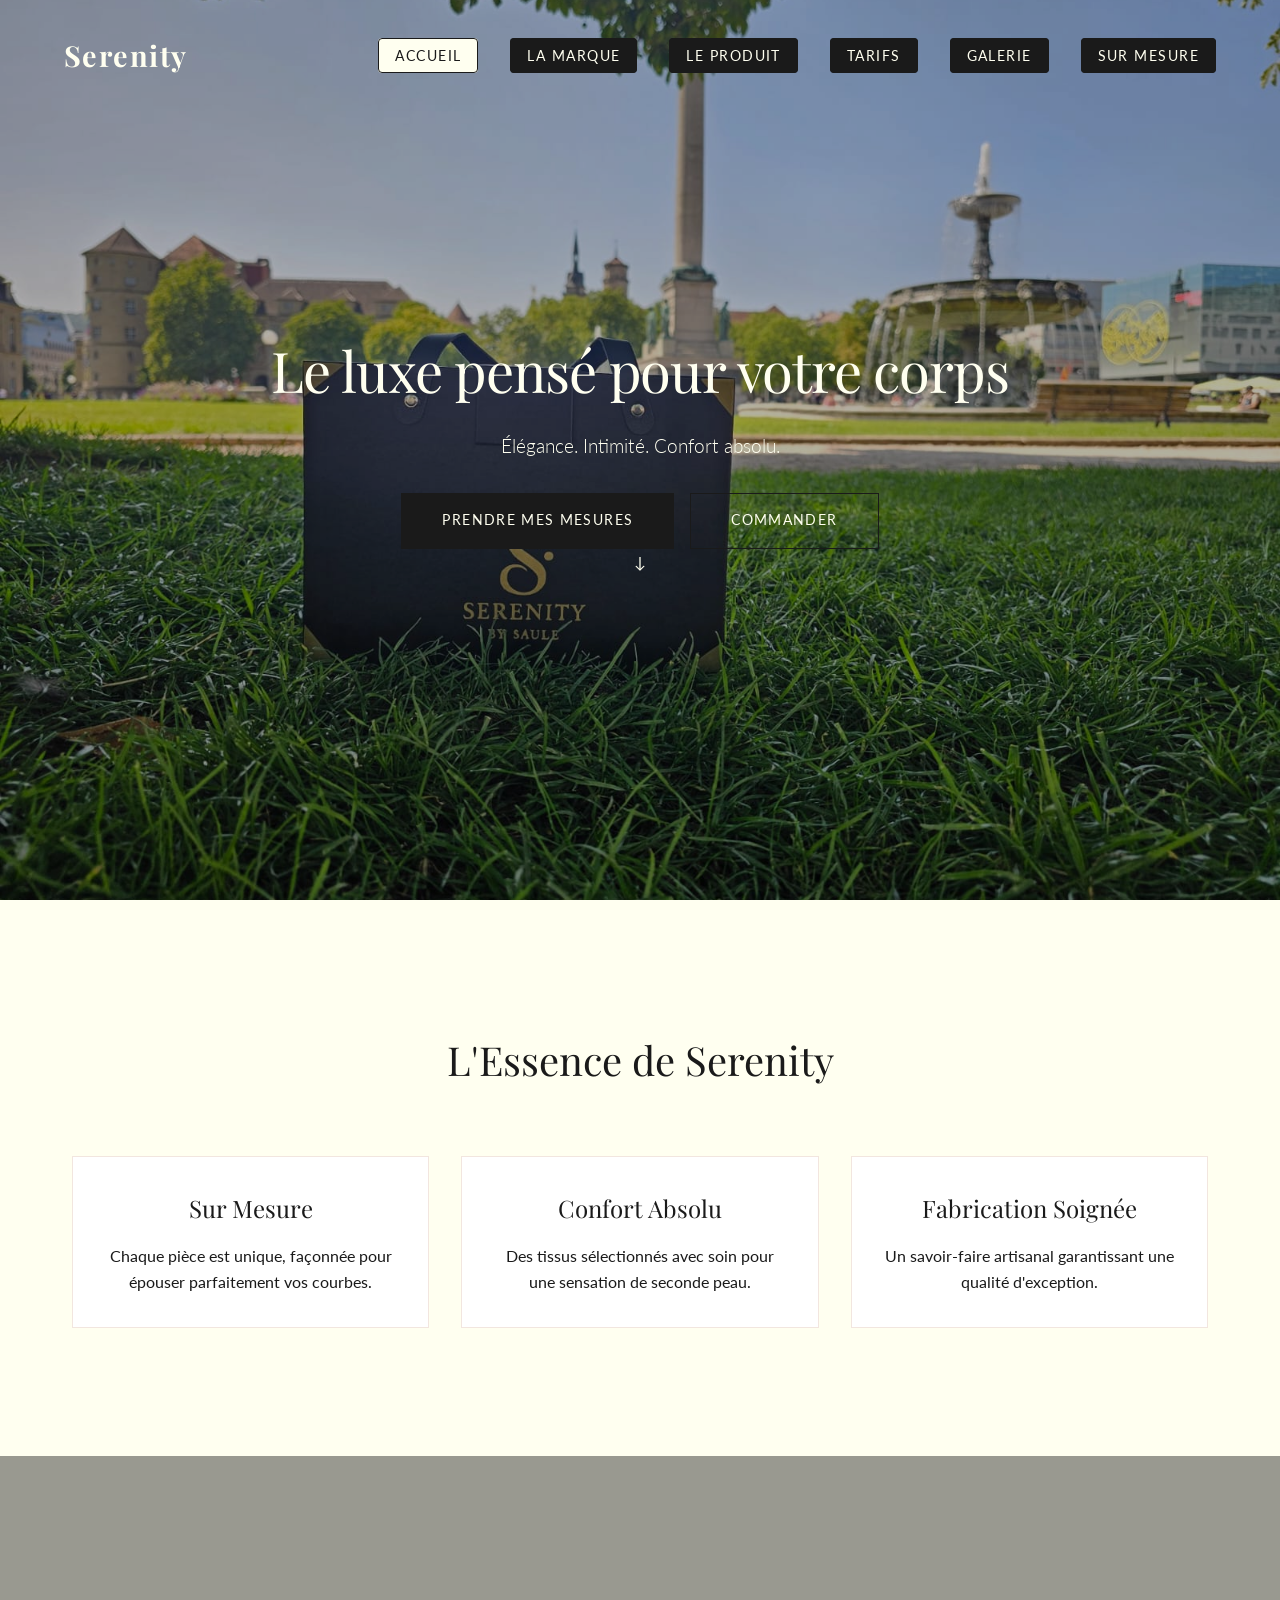
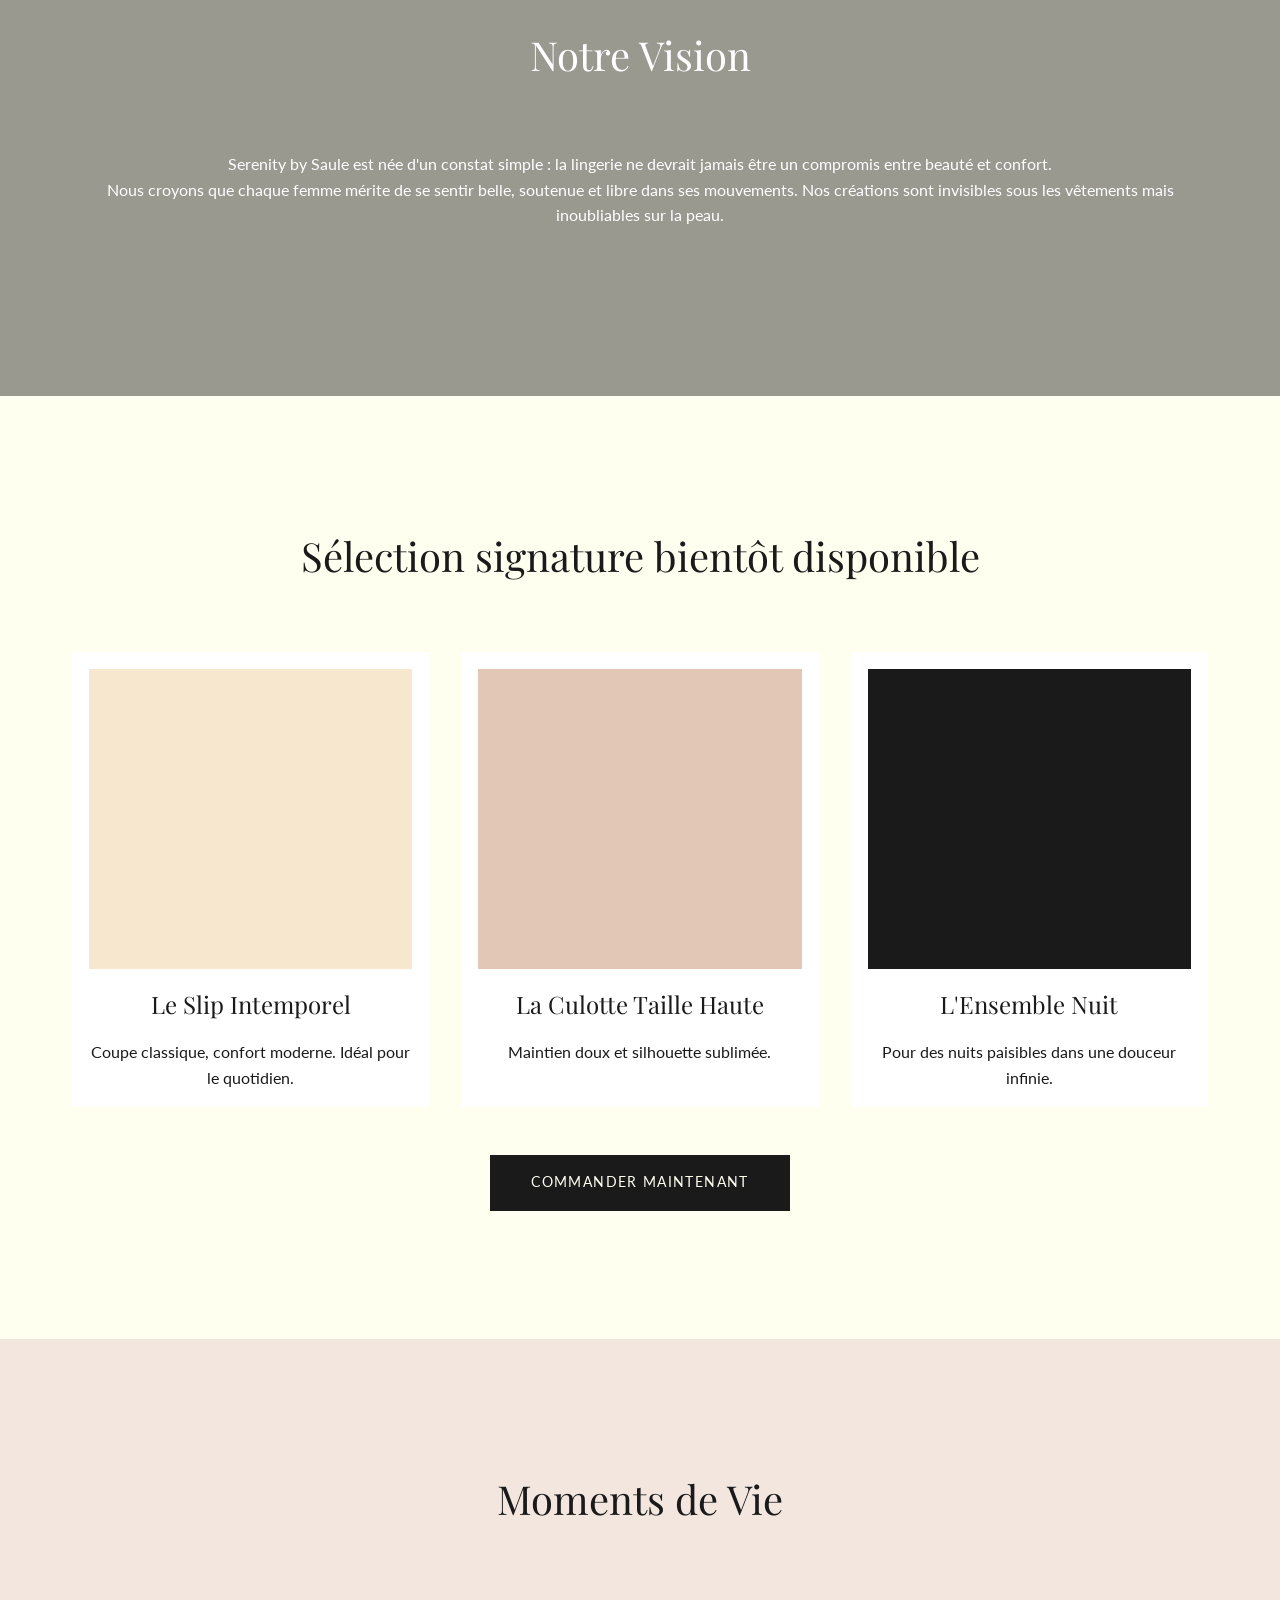
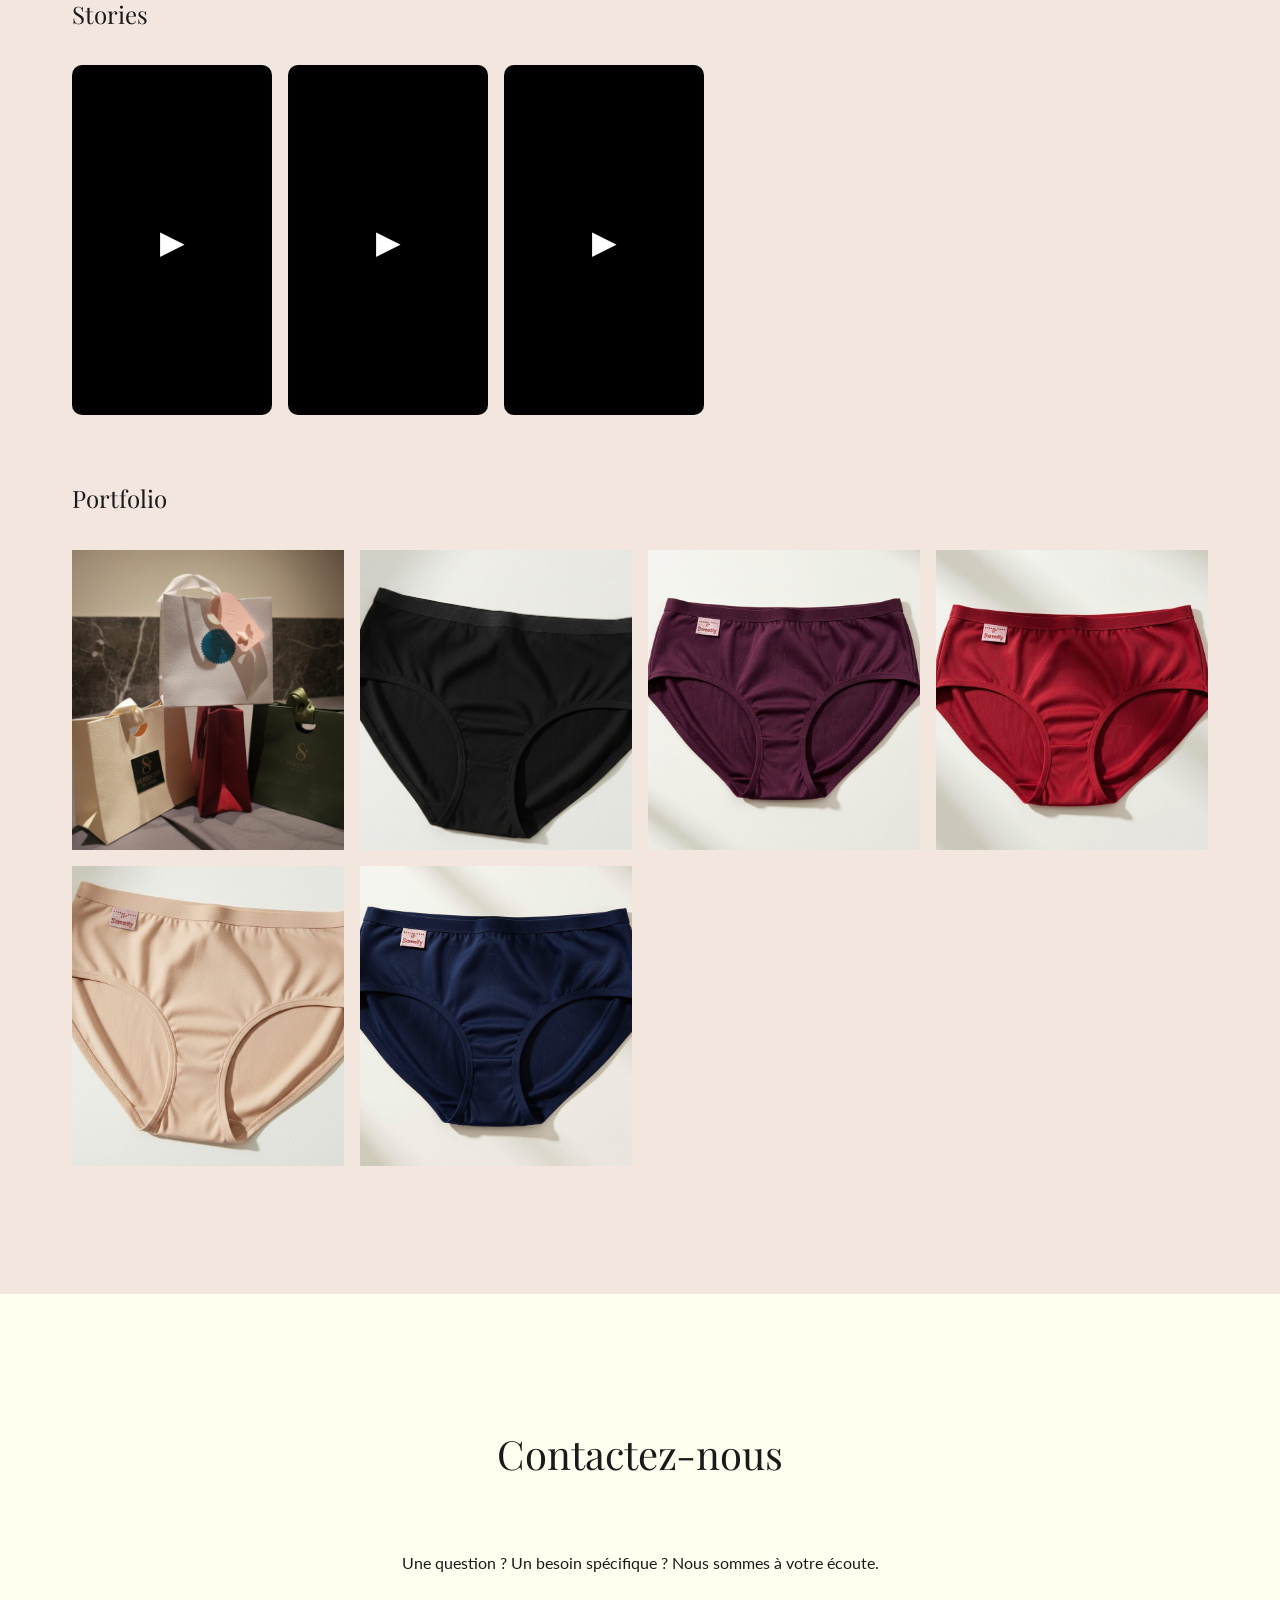
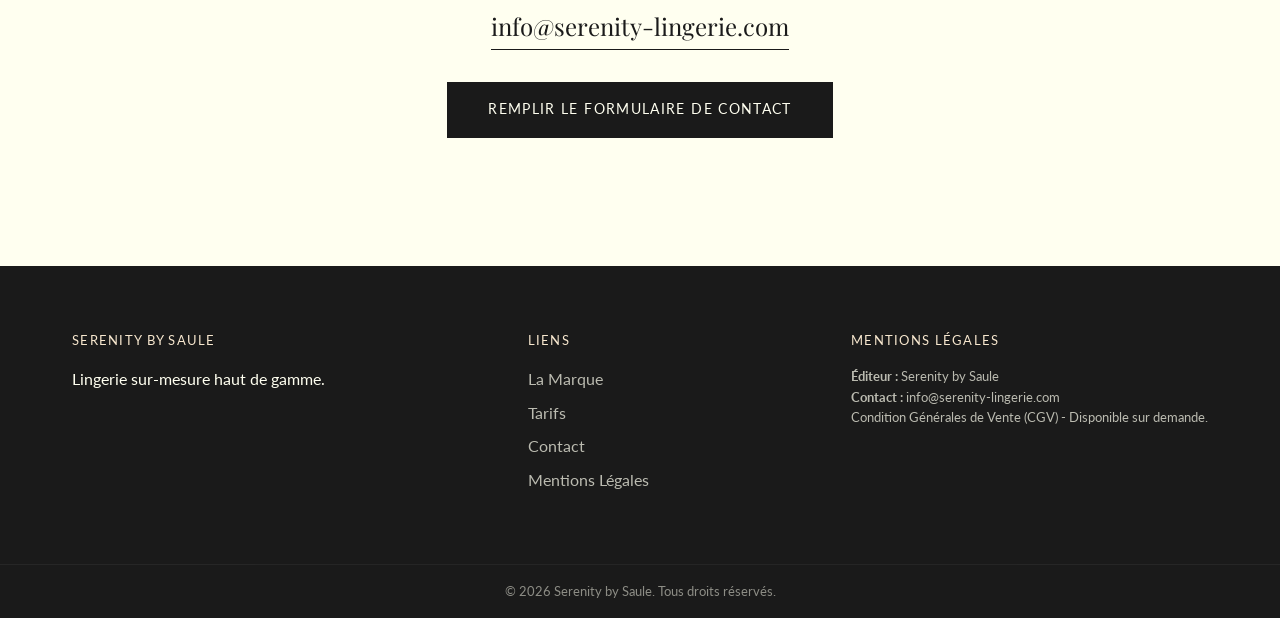
==== index.html @ c98ceae4 "Update index.html" ====
<!DOCTYPE html>
<html lang="fr">

<head>
    <meta charset="UTF-8">
    <meta name="viewport" content="width=device-width, initial-scale=1.0">
    <title>Serenity by Saule | Le luxe sur-mesure</title>

    <!-- SEO & Meta -->
    <meta name="description"
        content="Serenity by Saule : Lingerie de luxe sur-mesure. Élégance, confort absolu et intimité pour chaque femme.">
    <!-- Fonts -->
    <link rel="preconnect" href="https://fonts.googleapis.com">
    <link rel="preconnect" href="https://fonts.gstatic.com" crossorigin>
    <link
        href="https://fonts.googleapis.com/css2?family=Lato:wght@300;400;700&family=Playfair+Display:ital,wght@0,400;0,700;1,400&display=swap"
        rel="stylesheet">

    <!-- Styles -->
    <link rel="stylesheet" href="assets/css/style.css">
<!-- Meta Pixel Code -->
    <script>
        !function(f,b,e,v,n,t,s)
        {if(f.fbq)return;n=f.fbq=function(){n.callMethod?
            n.callMethod.apply(n,arguments):n.queue.push(arguments)};
         if(!f._fbq)f._fbq=n;n.push=n;n.loaded=!0;n.version='2.0';
         n.queue=[];t=b.createElement(e);t.async=!0;
         t.src=v;s=b.getElementsByTagName(e)[0];
         s.parentNode.insertBefore(t,s)}(window, document,'script',
                                         'https://connect.facebook.net/en_US/fbevents.js');
        fbq('init', '953611460562954');
        fbq('track', 'PageView');
    </script>
    <noscript><img height="1" width="1" style="display:none"
                  src="https://www.facebook.com/tr?id=953611460562954&ev=PageView&noscript=1"
                  /></noscript>
<!-- End Meta Pixel Code -->
</head>

<body>

    <!-- Navigation -->
    <nav class="navbar hell-mode">
        <div class="logo">Serenity</div>
        <ul class="nav-links">
            <li><a href="#home" class="active">Accueil</a></li>
            <li><a href="brand.html">La Marque</a></li>
            <li><a href="product.html">Le Produit</a></li>
            <li><a href="pricing.html">Tarifs</a></li>
            <li><a href="gallery.html">Galerie</a></li>
            <li><a href="measurement.html" class="cta-link">Sur Mesure</a></li>
        </ul>
        <div class="mobile-menu-toggle">☰</div>
    </nav>

    <!-- Hero Section -->
    <header id="home" class="hero">
        <div class="parallax-bg video-container">
            <img src="assets/images/hero-bg.jpg" alt="Serenity by Saule" class="hero-video" style="object-fit: cover; width: 100%; height: 100%;">
        </div>
        <div class="hero-overlay"></div>

        <div class="hero-content">
            <h1 class="fade-in">Le luxe pensé pour votre corps</h1>
            <p class="fade-in-delay">Élégance. Intimité. Confort absolu.</p>
            <div class="hero-actions fade-in-delay-2">
                <a href="measurement.html" class="btn btn-primary">Prendre mes mesures</a>
                <a href="order.html" class="btn btn-secondary">Commander</a>
            </div>
        </div>
        <a href="#values" class="scroll-indicator">↓</a>
    </header>

    <!-- Values Section -->
    <section id="values" class="section values">
        <div class="container">
            <h2 class="section-title">L'Essence de Serenity</h2>
            <div class="grid-3">
                <div class="value-card">
                    <h3>Sur Mesure</h3>
                    <p>Chaque pièce est unique, façonnée pour épouser parfaitement vos courbes.</p>
                </div>
                <div class="value-card">
                    <h3>Confort Absolu</h3>
                    <p>Des tissus sélectionnés avec soin pour une sensation de seconde peau.</p>
                </div>
                <div class="value-card">
                    <h3>Fabrication Soignée</h3>
                    <p>Un savoir-faire artisanal garantissant une qualité d'exception.</p>
                </div>
            </div>
        </div>
    </section>

    <!-- Brand Section (Parallax) -->
    <section id="brand" class="section parallax-section" style="background-image: url('assets/images/brand-1.jpg');">
        <div class="parallax-overlay"></div>
        <div class="container content-over-parallax">
            <h2 class="fade-in">Notre Vision</h2>
            <p class="lead-text">Serenity by Saule est née d'un constat simple : la lingerie ne devrait jamais être un
                compromis entre beauté et confort.</p>
            <p>Nous croyons que chaque femme mérite de se sentir belle, soutenue et libre dans ses mouvements. Nos
                créations sont invisibles sous les vêtements mais inoubliables sur la peau.</p>
        </div>
    </section>

    <!-- Product Section -->
    <section id="product" class="section">
        <div class="container">
            <h2 class="section-title">Sélection signature bientôt disponible </h2>
            <div class="grid-3">
                <div class="product-card">
                    <div class="product-img" style="background: var(--color-champagne);"></div>
                    <h3>Le Slip Intemporel</h3>
                    <p>Coupe classique, confort moderne. Idéal pour le quotidien.</p>
                </div>
                <div class="product-card">
                    <div class="product-img" style="background: var(--color-nude);"></div>
                    <h3>La Culotte Taille Haute</h3>
                    <p>Maintien doux et silhouette sublimée.</p>
                </div>
                <div class="product-card">
                    <div class="product-img" style="background: var(--color-black);"></div>
                    <h3>L'Ensemble Nuit</h3>
                    <p>Pour des nuits paisibles dans une douceur infinie.</p>
                </div>
            </div>
            <div style="text-align: center; margin-top: 3rem;">
                <a href="order.html" class="btn btn-primary">Commander maintenant</a>
            </div>
        </div>
    </section>

    <!-- Gallery Section (Masonry/Grid) -->
    <section id="gallery" class="section" style="background-color: var(--color-nude-light);">
        <div class="container">
            <h2 class="section-title">Moments de Vie</h2>

            <h3>Stories</h3>
            <div class="video-stories">
                <!-- Placeholders -->
                <div class="story-card">
                    <div class="play-icon">▶</div>
                </div>
                <div class="story-card">
                    <div class="play-icon">▶</div>
                </div>
                <div class="story-card">
                    <div class="play-icon">▶</div>
                </div>
            </div>

            <h3 style="margin-top: 3rem;">Portfolio</h3>
            <div class="gallery-grid">
                <img src="assets/images/gallery-1.jpg" alt="Gallery 1" class="gallery-item"
                    style="object-fit: cover; width: 100%;">
                <img src="assets/images/gallery-2.jpg" alt="Gallery 2" class="gallery-item"
                    style="object-fit: cover; width: 100%;">
                <img src="assets/images/gallery-3.jpg" alt="Gallery 3" class="gallery-item"
                    style="object-fit: cover; width: 100%;">
                <img src="assets/images/gallery-4.jpg" alt="Gallery 4" class="gallery-item"
                    style="object-fit: cover; width: 100%;">
                <img src="assets/images/gallery-5.jpg" alt="Gallery 5" class="gallery-item"
                    style="object-fit: cover; width: 100%;">
                <img src="assets/images/gallery-6.jpg" alt="Gallery 6" class="gallery-item"
                    style="object-fit: cover; width: 100%;">
            </div>
        </div>
    </section>

    <!-- Contact Section -->
    <section id="contact" class="section">
        <div class="container" style="text-align: center;">
            <h2 class="section-title">Contactez-nous</h2>
            <p>Une question ? Un besoin spécifique ? Nous sommes à votre écoute.</p>
            <a href="mailto:info@serenity-lingerie.com" class="contact-email">info@serenity-lingerie.com</a>

    <!-- Bouton Google Form avec tracking Meta Pixel -->
    <div style="margin-top: 2rem;">
      <a 
        href="https://docs.google.com/forms/d/e/1FAIpQLScElrqV3k7o713-GkOQGY_gHhfApaBUAGdPUL3FlyMrvFIycQ/viewform?usp=header"
        class="btn btn-primary"
        target="_blank"
        rel="noopener noreferrer"
        onclick="fbq('track', 'Lead');"
      >
        Remplir le formulaire de contact
      </a>
    </div>
        </div>
    </section>

    <!-- Footer -->
    <footer class="footer">
        <div class="container footer-content">
            <div class="footer-col">
                <h4>Serenity by Saule</h4>
                <p>Lingerie sur-mesure haut de gamme.</p>
            </div>
            <div class="footer-col">
                <h4>Liens</h4>
                <a href="brand.html">La Marque</a>
                <a href="pricing.html">Tarifs</a>
                <a href="contact.html">Contact</a>
                <a href="legal.html">Mentions Légales</a>
            </div>
            <div class="footer-col" id="legal">
                <h4>Mentions Légales</h4>
                <p style="font-size: 0.8rem; opacity: 0.7;">
                    <strong>Éditeur :</strong> Serenity by Saule<br>

                    <strong>Contact :</strong> info@serenity-lingerie.com<br>
                    Condition Générales de Vente (CGV) - Disponible sur demande.
                </p>
            </div>
        </div>
        <div class="footer-bottom">
            &copy; 2026 Serenity by Saule. Tous droits réservés.
        </div>
    </footer>

    <script src="assets/js/main.js"></script>
</body>

</html>
---- assets/css/style.css ----
/* 
   DESIGN SYSTEM - Serenity by Saule
   Thème : Luxe, Minimaliste, Doux
*/

:root {
    /* Palette de Couleurs */
    --color-ivory: #FFFFF0;
    --color-nude: #E3C7B6;
    --color-nude-light: #F2E6DF;
    --color-champagne: #F7E7CE;
    --color-black: #1A1A1A;
    --color-grey: #4A4A4A;
    --color-white: #FFFFFF;

    /* Typographie */
    --font-serif: 'Playfair Display', serif;
    --font-sans: 'Lato', sans-serif;

    /* Espacement */
    --spacing-xs: 0.5rem;
    --spacing-sm: 1rem;
    --spacing-md: 2rem;
    --spacing-lg: 4rem;
    --spacing-xl: 8rem;

    /* Transitions */
    --transition-smooth: all 0.4s ease-out;
}

/* Reset & Base */
* {
    margin: 0;
    padding: 0;
    box-sizing: border-box;
}

body {
    font-family: var(--font-sans);
    background-color: var(--color-ivory);
    color: var(--color-black);
    line-height: 1.6;
    overflow-x: hidden;
}

h1,
h2,
h3,
h4 {
    font-family: var(--font-serif);
    font-weight: 400;
    margin-bottom: var(--spacing-sm);
}

h1 {
    font-size: 3.5rem;
    letter-spacing: -0.02em;
}

h2 {
    font-size: 2.5rem;
    text-align: center;
    margin-bottom: var(--spacing-lg);
}

h3 {
    font-size: 1.5rem;
}

a {
    text-decoration: none;
    color: inherit;
    transition: var(--transition-smooth);
}

ul {
    list-style: none;
}

/* Layout Utilities */
.container {
    max-width: 1200px;
    margin: 0 auto;
    padding: 0 var(--spacing-md);
}

.section {
    padding: var(--spacing-xl) 0;
}

.grid-3 {
    display: grid;
    grid-template-columns: repeat(auto-fit, minmax(300px, 1fr));
    gap: var(--spacing-md);
}

/* Components */

/* Buttons */
.btn {
    display: inline-block;
    padding: 1rem 2.5rem;
    border: 1px solid transparent;
    text-transform: uppercase;
    font-size: 0.85rem;
    letter-spacing: 0.1em;
    transition: var(--transition-smooth);
    cursor: pointer;
}

.btn-primary {
    background-color: var(--color-black);
    color: var(--color-ivory);
    border-color: var(--color-black);
}

.btn-primary:hover {
    background-color: transparent;
    color: var(--color-ivory);
}

.btn-secondary {
    background-color: transparent;
    color: var(--color-ivory);
    border-color: var(--color-black);
}

.btn-secondary:hover {
    background-color: var(--color-black);
    color: var(--color-ivory);
}

/* Navbar */
.navbar {
    display: flex;
    justify-content: space-between;
    align-items: center;
    padding: var(--spacing-md) var(--spacing-lg);
    position: absolute;
    width: 100%;
    top: 0;
    z-index: 100;
}

.logo {
    color: var(--color-ivory);
    font-family: var(--font-serif);
    font-size: 1.8rem;
    font-weight: 700;
    letter-spacing: 0.05em;
}

.nav-links {
    display: flex;
    gap: var(--spacing-md);
}

.nav-links a {
    font-size: 0.9rem;
    text-transform: uppercase;
    letter-spacing: 0.1em;
    opacity: 1;
    /* Opacité 1 car on a un fond */

    /* Nouveau style demandé */
    background-color: var(--color-black);
    color: var(--color-ivory);
    border: 1px solid var(--color-black);
    padding: 0.5rem 1rem;
    /* Ajout de padding pour l'aspect bouton */
    border-radius: 4px;
    /* Un peu de rondeur pour l'esthétique */
    transition: var(--transition-smooth);
}

.nav-links a:hover,
.nav-links a.active {
    background-color: var(--color-ivory);
    color: var(--color-black);
    border-color: var(--color-black);
    /* opacity: 1; inutile car déjà à 1 */
    /* border-bottom... inutile car on a une bordure complète */
}

.cta-link {
    border-bottom: 1px solid var(--color-ivory);
}

/* Hero Section */
.hero {
    height: 100vh;
    display: flex;
    flex-direction: column;
    justify-content: center;
    align-items: center;
    text-align: center;
    position: relative;
    /* Important pour le positionnement absolu de la vidéo */
    overflow: hidden;
    /* Pour couper ce qui dépasse */
    padding: 0 var(--spacing-md);
    color: var(--color-ivory);
    /* Texte en clair par défaut sur vidéo */
}

.hero-video {
    position: absolute;
    top: 0;
    left: 0;
    width: 100%;
    height: 100%;
    object-fit: cover;
    z-index: 0;
}

.hero-overlay {
    position: absolute;
    top: 0;
    left: 0;
    width: 100%;
    height: 100%;
    background: rgba(0, 0, 0, 0.3);
    /* Assombrit la vidéo pour lisibilité */
    z-index: 1;
}

.hero-content,
.scroll-indicator {
    position: relative;
    z-index: 2;
    /* Au-dessus de la vidéo et de l'overlay */
}

.hero-content h1 {
    margin-bottom: var(--spacing-sm);
    color: var(--color-ivory);
}

.hero-content p {
    font-size: 1.2rem;
    color: var(--color-ivory);
    margin-bottom: var(--spacing-md);
    font-weight: 300;
}

.hero-actions {
    display: flex;
    gap: var(--spacing-sm);
    justify-content: center;
}

/* Values Card */
.value-card {
    text-align: center;
    padding: var(--spacing-md);
    background: var(--color-white);
    border: 1px solid var(--color-nude-light);
    transition: var(--transition-smooth);
}

.value-card:hover {
    transform: translateY(-5px);
    box-shadow: 0 10px 30px rgba(0, 0, 0, 0.03);
    border-color: var(--color-nude);
}

/* Footer */
.footer {
    background-color: var(--color-black);
    color: var(--color-ivory);
    padding-top: var(--spacing-lg);
}

.footer-content {
    display: flex;
    justify-content: space-between;
    flex-wrap: wrap;
    gap: var(--spacing-md);
    padding-bottom: var(--spacing-lg);
}

.footer-col h4 {
    color: var(--color-champagne);
    font-family: var(--font-sans);
    text-transform: uppercase;
    font-size: 0.8rem;
    letter-spacing: 0.1em;
    margin-bottom: var(--spacing-sm);
}

.footer-col a {
    display: block;
    margin-bottom: var(--spacing-xs);
    opacity: 0.7;
}

.footer-col a:hover {
    opacity: 1;
    color: var(--color-champagne);
}

.footer-bottom {
    border-top: 1px solid rgba(255, 255, 255, 0.1);
    text-align: center;
    padding: var(--spacing-sm);
    font-size: 0.8rem;
    opacity: 0.5;
}

/* Animations simples */
@keyframes fadeIn {
    from {
        opacity: 0;
        transform: translateY(20px);
    }

    to {
        opacity: 1;
        transform: translateY(0);
    }
}

.fade-in {
    animation: fadeIn 1s ease-out forwards;
}

.fade-in-delay {
    opacity: 0;
    animation: fadeIn 1s ease-out 0.3s forwards;
}

.fade-in-delay-2 {
    opacity: 0;
    animation: fadeIn 1s ease-out 0.6s forwards;
}


html {
    scroll-behavior: smooth;
}

/* Parallax Utilities */
.parallax-section {
    position: relative;
    background-attachment: fixed;
    background-position: center;
    background-repeat: no-repeat;
    background-size: cover;
    min-height: 60vh;
    display: flex;
    align-items: center;
    justify-content: center;
    text-align: center;
    color: var(--color-white);
}

.parallax-overlay {
    position: absolute;
    top: 0;
    left: 0;
    width: 100%;
    height: 100%;
    background: rgba(0, 0, 0, 0.4);
    z-index: 1;
}

.content-over-parallax {
    position: relative;
    z-index: 2;
}

/* Hero Parallax Fix */
.video-container {
    position: absolute;
    top: 0;
    left: 0;
    width: 100%;
    height: 100%;
    overflow: hidden;
    z-index: 0;
}

/* Product Cards */
.product-card {
    background: var(--color-white);
    padding: var(--spacing-sm);
    text-align: center;
    border: 1px solid transparent;
    transition: var(--transition-smooth);
}

.product-card:hover {
    border-color: var(--color-nude);
    transform: translateY(-5px);
}

.product-img {
    height: 300px;
    width: 100%;
    margin-bottom: var(--spacing-sm);
    background-color: var(--color-nude-light);
    /* Fallback */
}

/* Gallery & Stories */
.video-stories {
    display: flex;
    gap: 1rem;
    overflow-x: auto;
    padding: 1rem 0;
    scrollbar-width: none;
    /* Hide scrollbar Firefox */
}

.video-stories::-webkit-scrollbar {
    display: none;
    /* Hide scrollbar Chrome/Safari */
}

.story-card {
    min-width: 200px;
    height: 350px;
    background-color: #000;
    border-radius: 10px;
    display: flex;
    align-items: center;
    justify-content: center;
    color: white;
    font-size: 2rem;
    cursor: pointer;
    transition: transform 0.3s ease;
}

.story-card:hover {
    transform: scale(1.02);
}

.gallery-grid {
    display: grid;
    grid-template-columns: repeat(auto-fill, minmax(250px, 1fr));
    gap: 1rem;
    margin-top: 2rem;
}

.gallery-item {
    height: 300px;
    background-color: var(--color-nude);
    transition: opacity 0.3s ease;
}

.gallery-item:hover {
    opacity: 0.9;
}

/* Contact Section */
.contact-email {
    font-size: 1.5rem;
    font-family: var(--font-serif);
    color: var(--color-black);
    border-bottom: 1px solid var(--color-black);
    padding-bottom: 0.2rem;
    margin-top: 2rem;
    display: inline-block;
}

.contact-email:hover {
    color: var(--color-grey);
    border-color: var(--color-grey);
}

/* Responsive Mobile */
.mobile-menu-toggle {
    display: none;
    cursor: pointer;
    font-size: 1.5rem;
}

@media (max-width: 768px) {
    :root {
        --spacing-lg: 3rem;
        --spacing-xl: 5rem;
    }

    h1 {
        font-size: 2.5rem;
    }

    h2 {
        font-size: 2rem;
    }

    .navbar {
        padding: var(--spacing-sm);
        background: rgba(255, 255, 240, 0.95);
        position: fixed;
    }

    .logo {
        color: var(--color-black);
        z-index: 102;
        /* Above mobile menu */
        position: relative;
    }

    .nav-links {
        display: flex;
        position: fixed;
        top: 0;
        left: 0;
        height: 100vh;
        width: 100%;
        background-color: var(--color-ivory);
        flex-direction: column;
        align-items: center;
        justify-content: center;
        gap: 2rem;
        transform: translateY(-100%);
        transition: transform 0.4s ease-in-out;
        z-index: 101;
    }

    .nav-links.nav-active {
        transform: translateY(0);
    }

    .nav-links a {
        font-size: 1.5rem;
        border: none;
        background: none;
        color: var(--color-black);
    }

    .mobile-menu-toggle {
        display: block;
        color: var(--color-black);
        z-index: 102;
        font-size: 1.5rem;
    }

    .hero-actions {
        flex-direction: column;
        width: 100%;
        padding: 0 2rem;
    }

    .btn {
        width: 100%;
        text-align: center;
    }

    .footer-content {
        flex-direction: column;
        text-align: center;
    }

    .parallax-section {
        background-attachment: scroll;
        background-position: center center;
    }
}
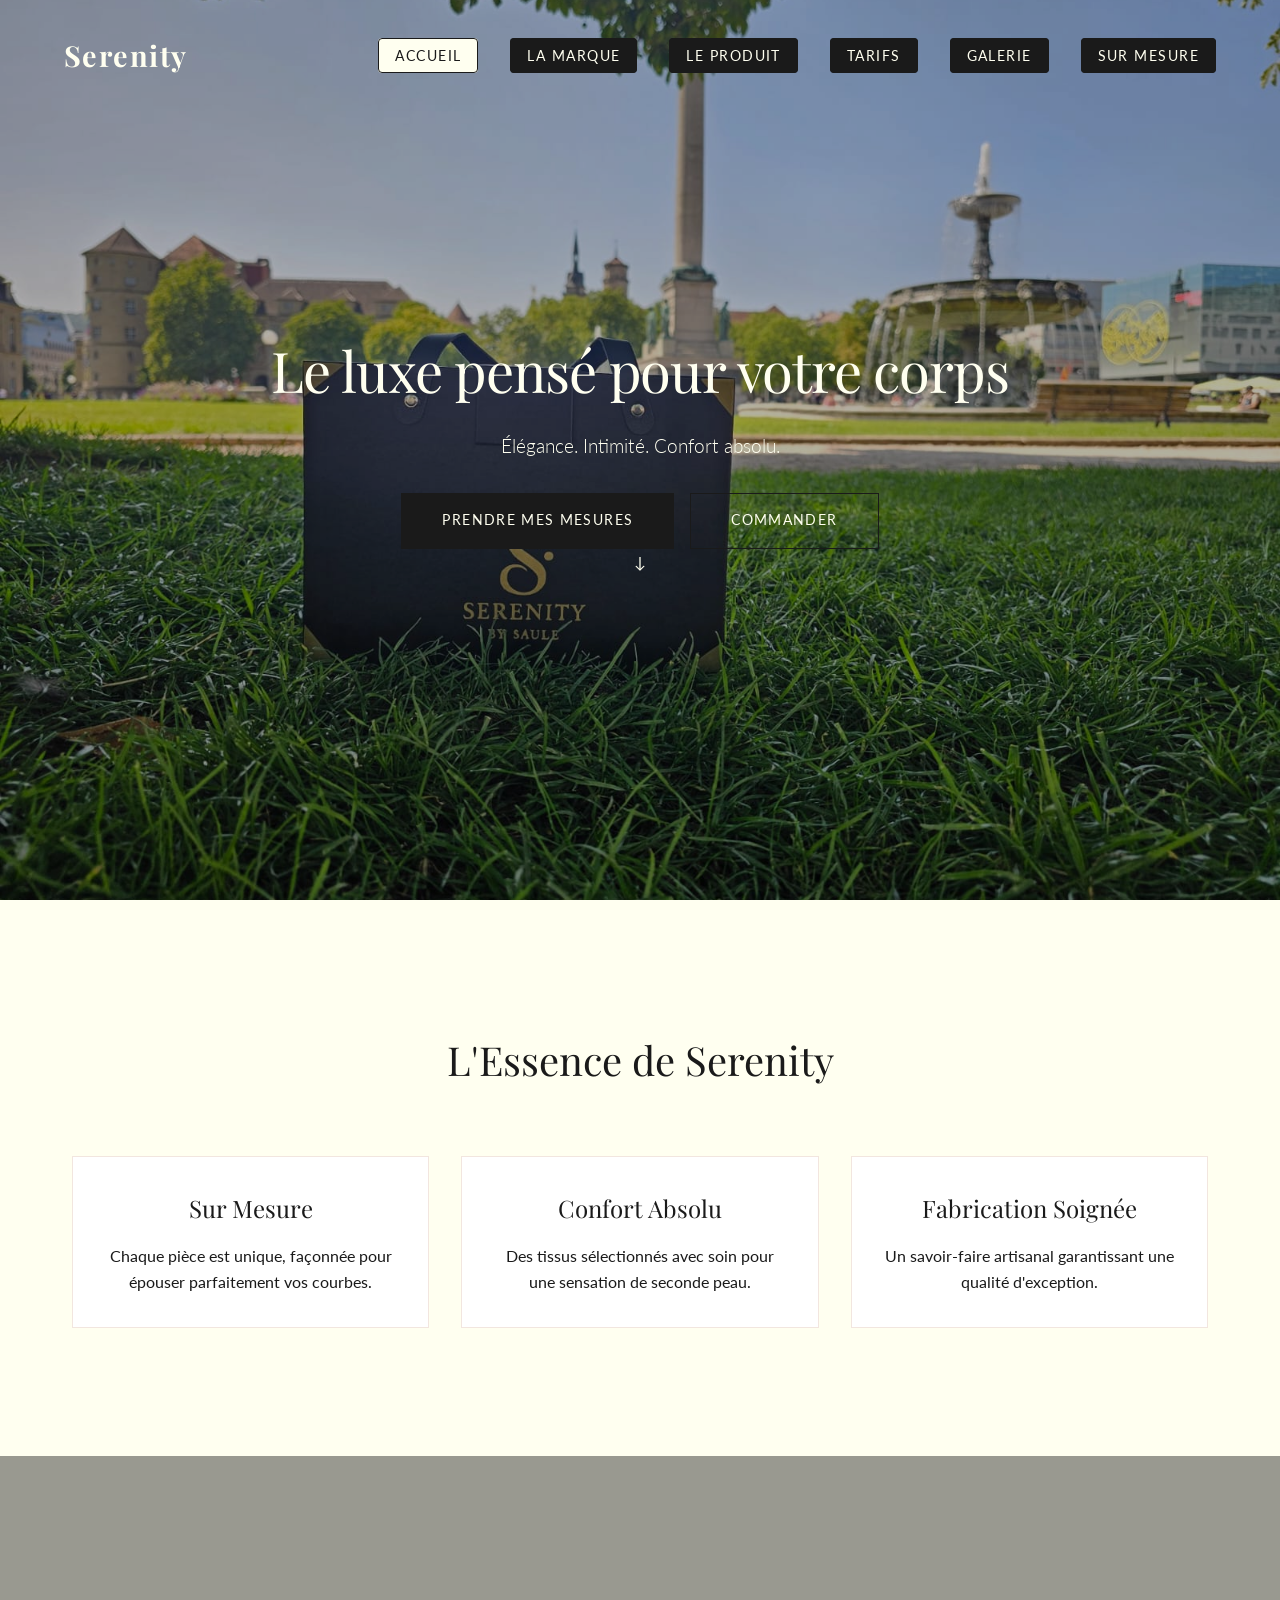
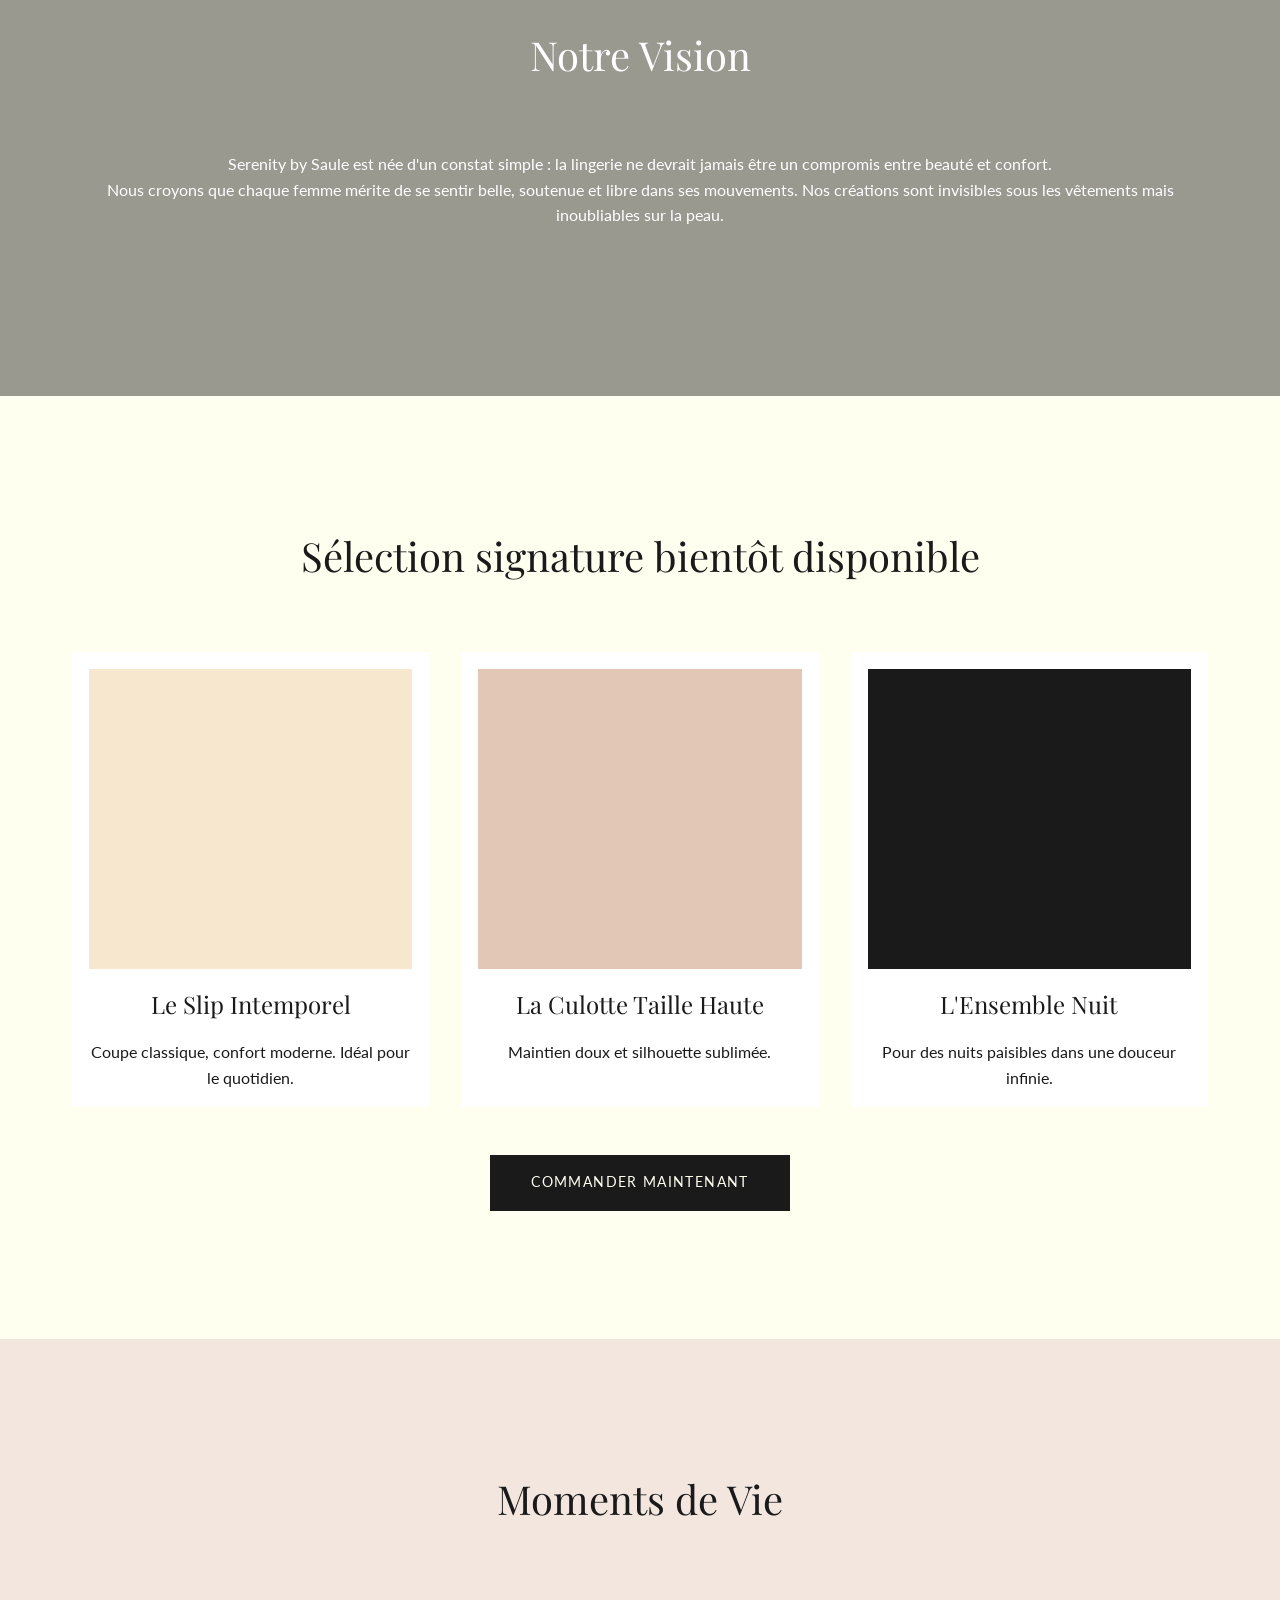
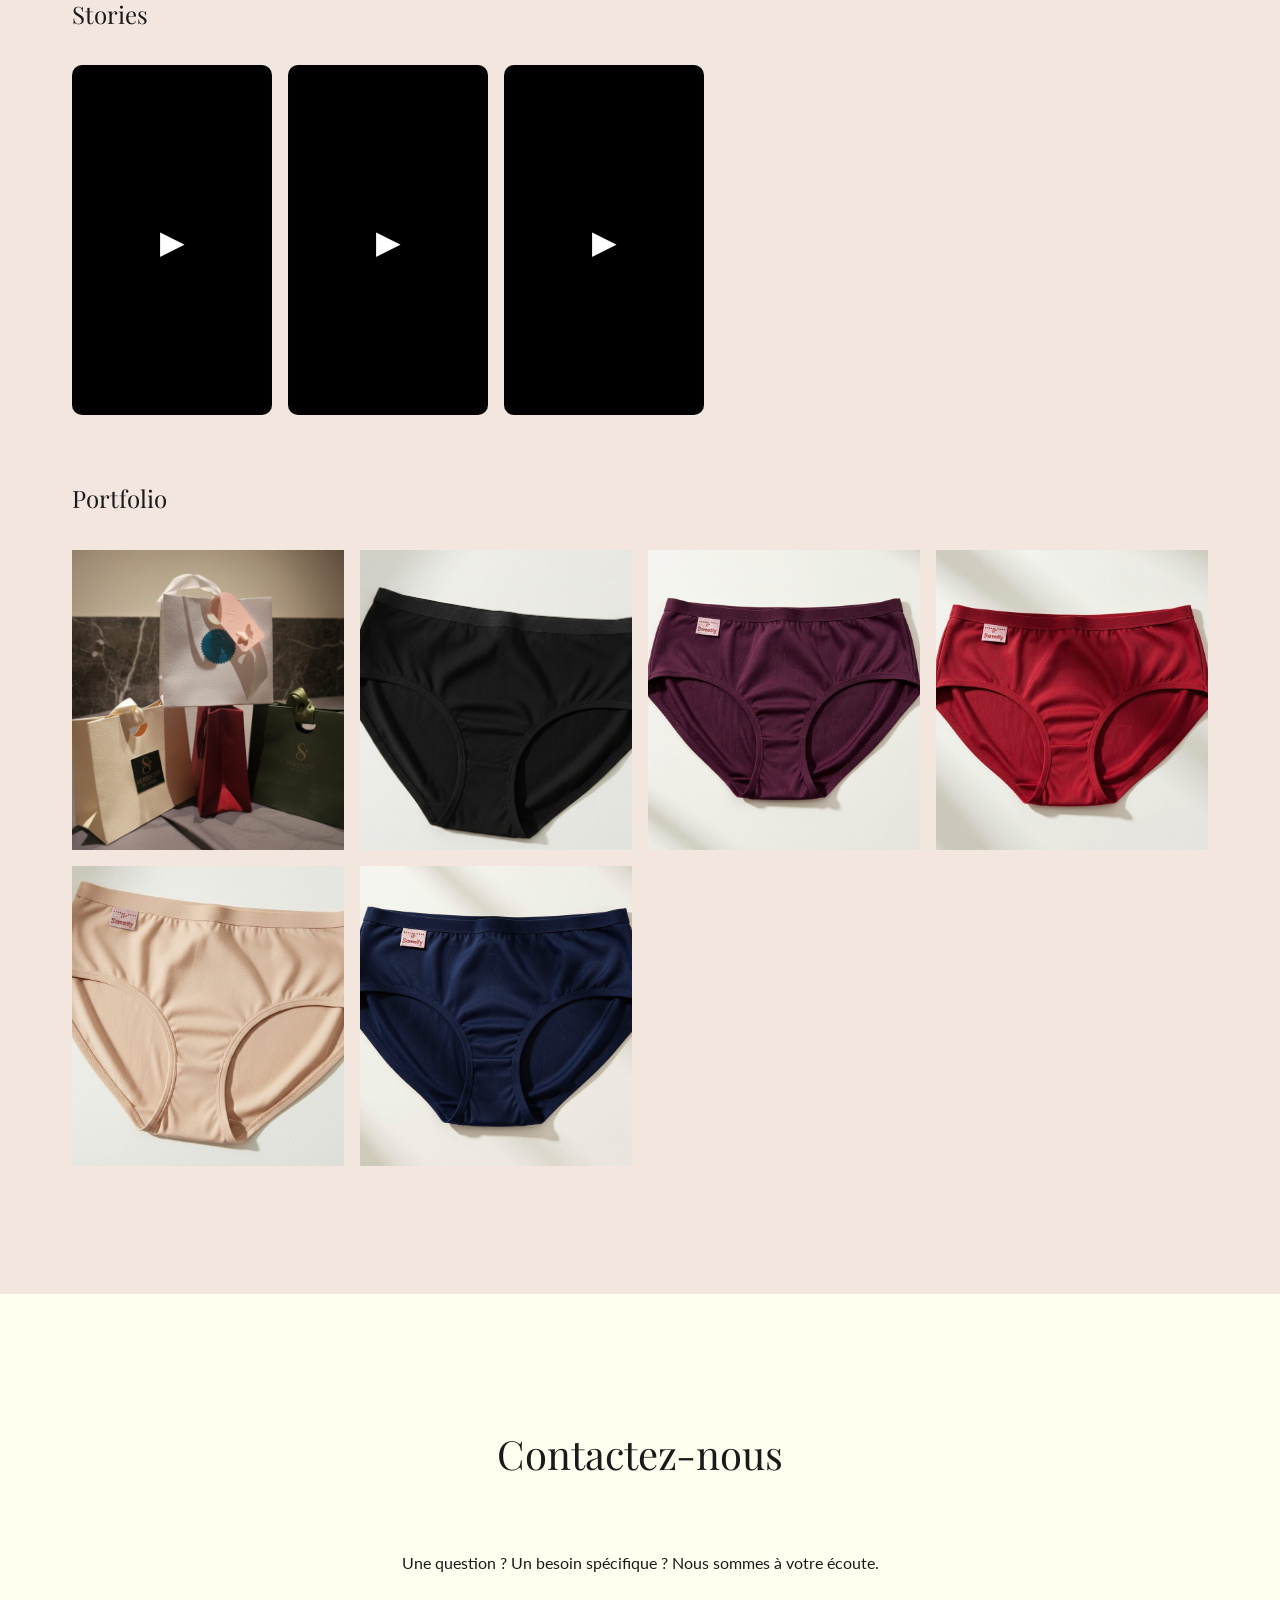
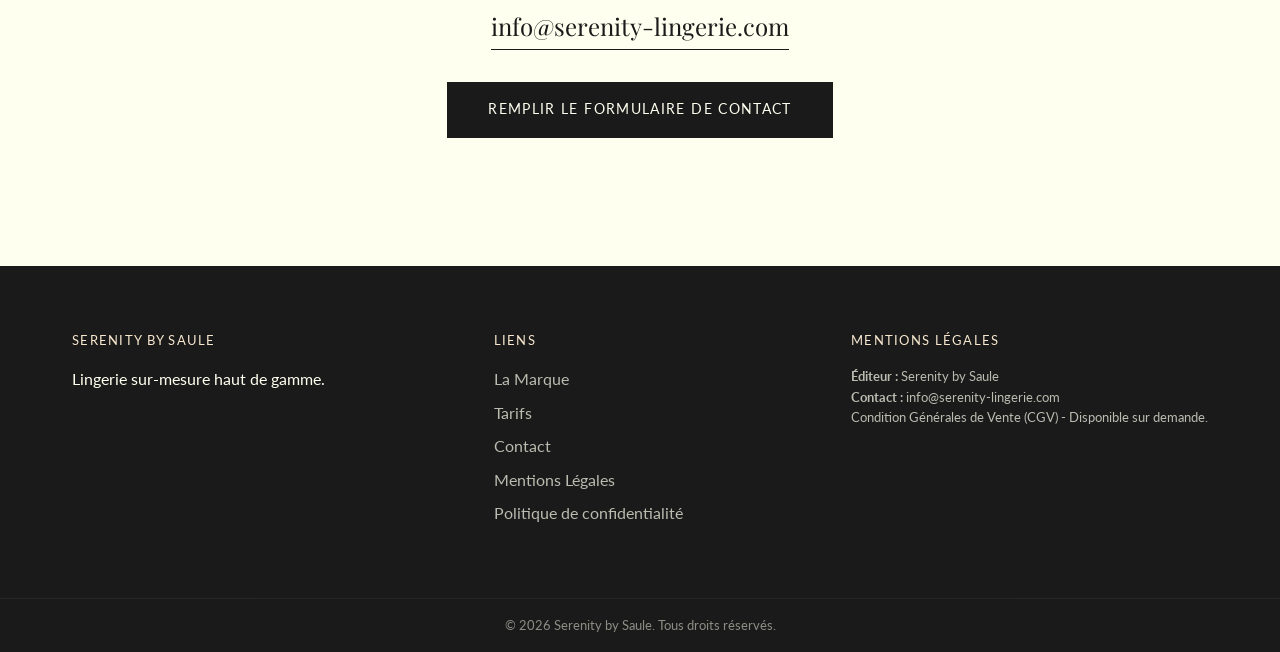
==== commit b6eff550: "Add privacy policy link in footer" ====
--- a/index.html
+++ b/index.html
@@ -203,6 +203,7 @@
                 <a href="pricing.html">Tarifs</a>
                 <a href="contact.html">Contact</a>
                 <a href="legal.html">Mentions Légales</a>
+            <a href="privacy.html">Politique de confidentialité</a>
             </div>
             <div class="footer-col" id="legal">
                 <h4>Mentions Légales</h4>
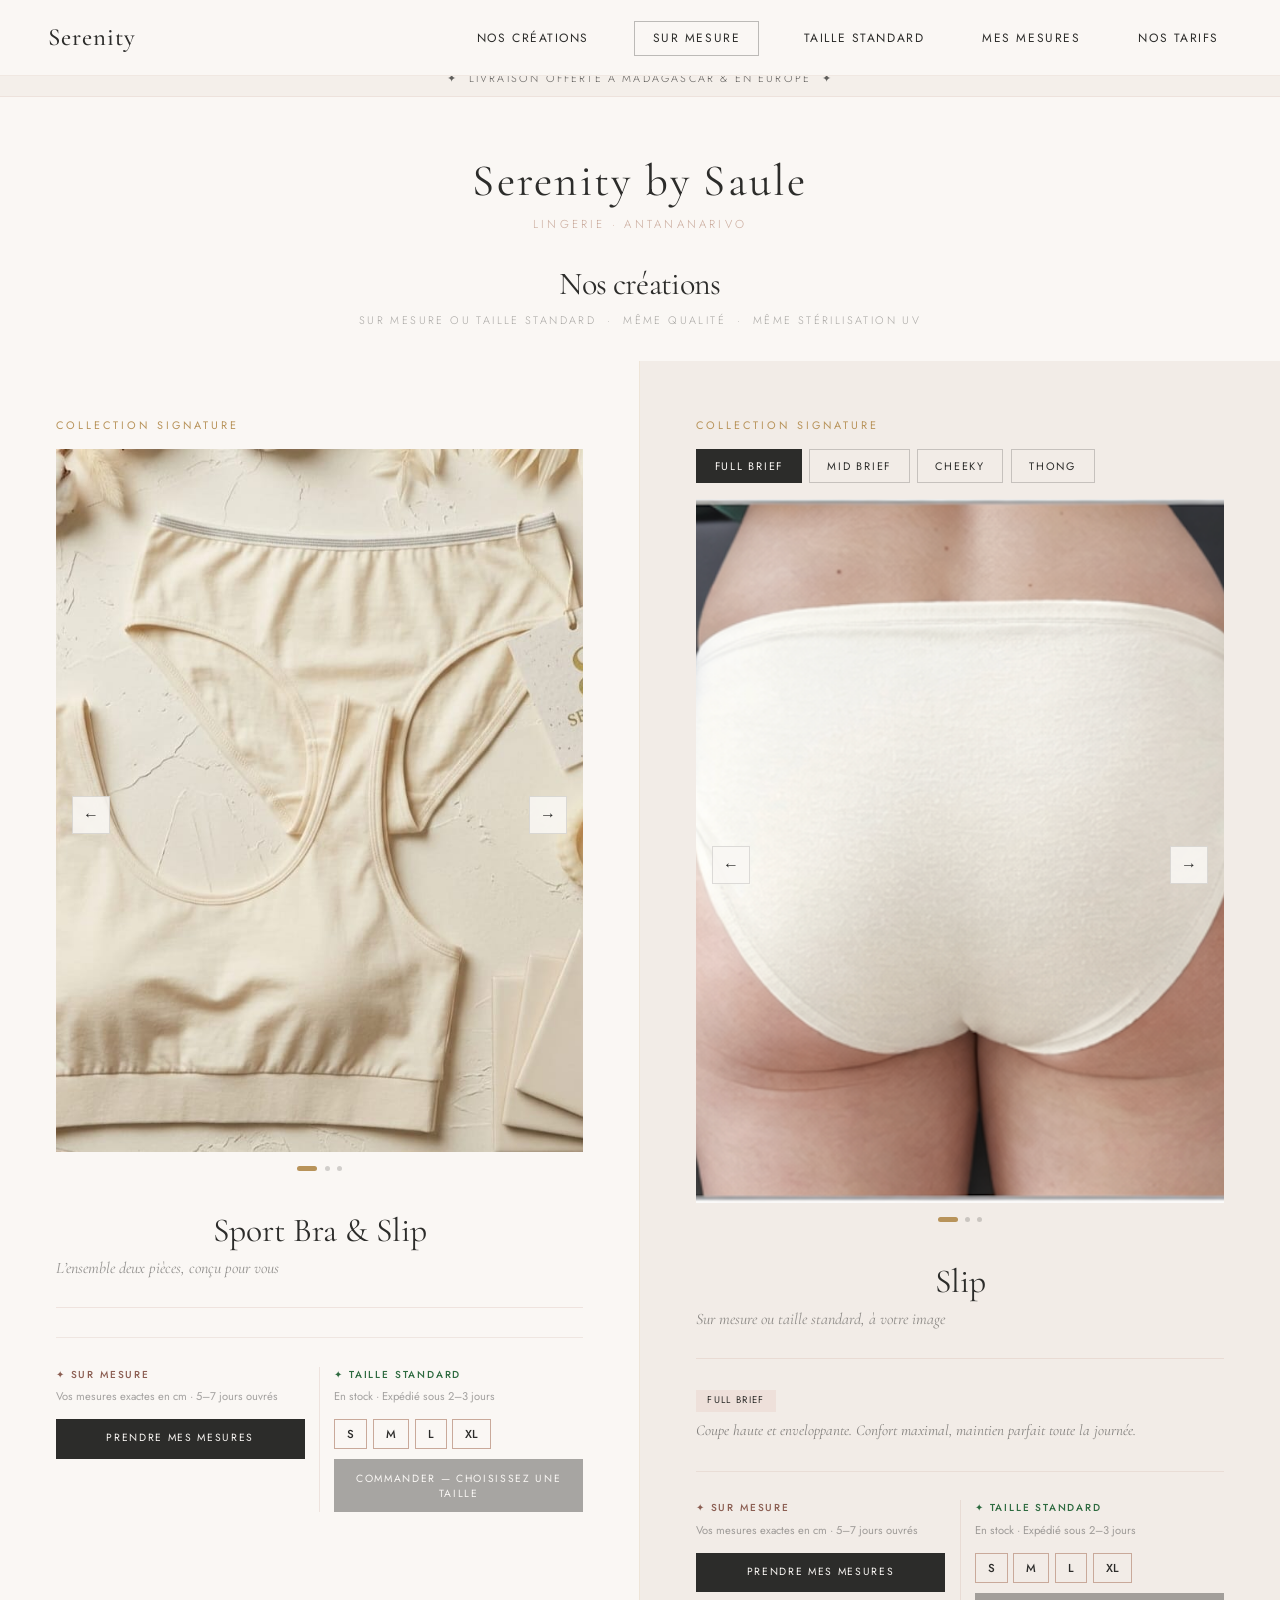
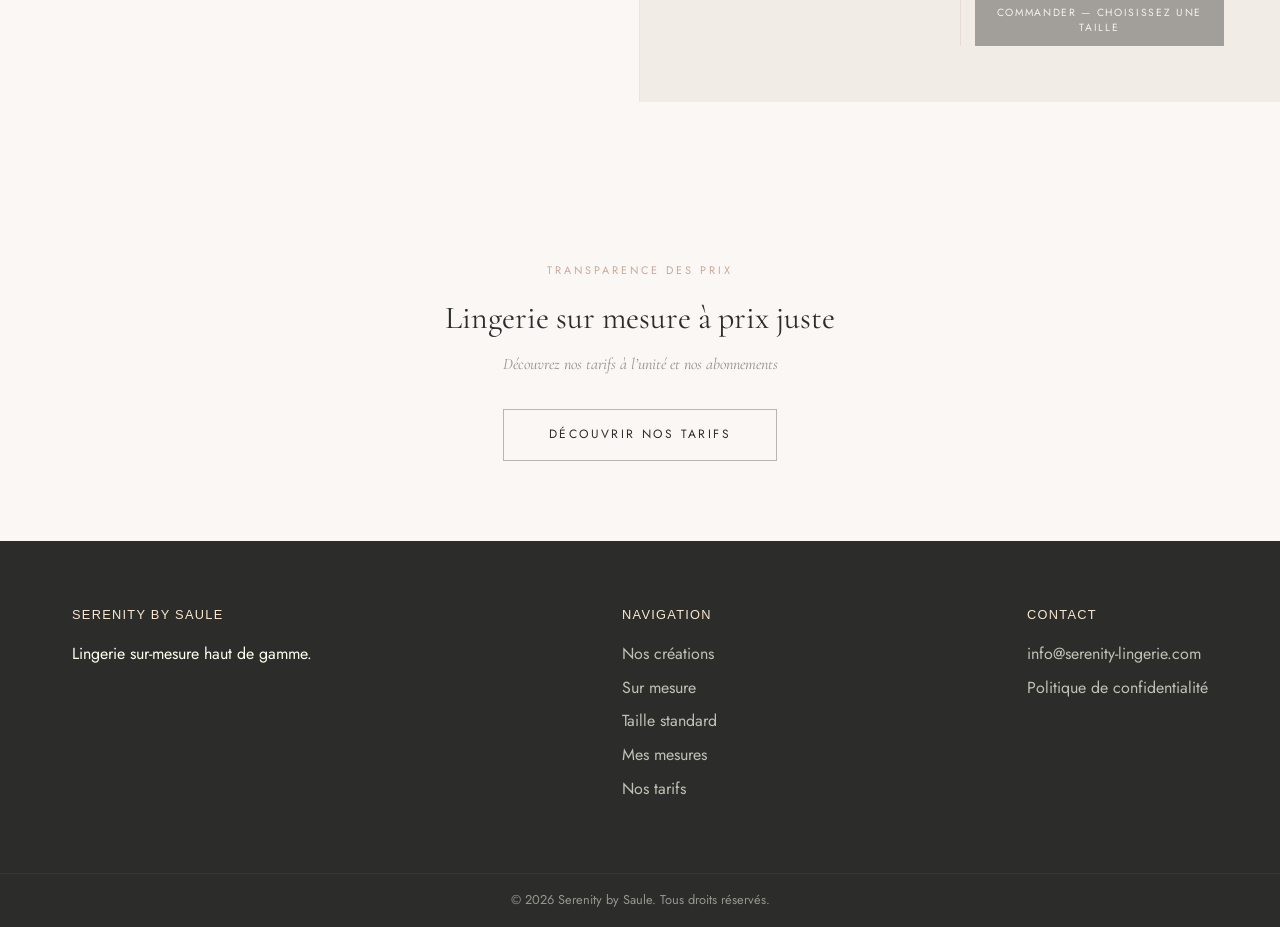
==== commit 057e9f2a: "Add files via upload" ====
--- a/index.html
+++ b/index.html
@@ -4,191 +4,1189 @@
 <head>
     <meta charset="UTF-8">
     <meta name="viewport" content="width=device-width, initial-scale=1.0">
-    <title>Serenity by Saule | Le luxe sur-mesure</title>
-
-    <!-- SEO & Meta -->
-    <meta name="description"
-        content="Serenity by Saule : Lingerie de luxe sur-mesure. Élégance, confort absolu et intimité pour chaque femme.">
+    <title>Serenity by Saule | Lingerie sur mesure &mdash; Antananarivo</title>
+    <meta name="description" content="Serenity by Saule : lingerie de luxe sur mesure. Sport Bra &amp; Slip en coton jersey premium, st&eacute;rilis&eacute;s UV, con&ccedil;us uniquement pour vous. Antananarivo, Madagascar.">
+
+    <!-- Meta Pixel Code -->
+    <script>
+    !function(f,b,e,v,n,t,s)
+    {if(f.fbq)return;n=f.fbq=function(){n.callMethod?
+    n.callMethod.apply(n,arguments):n.queue.push(arguments)};
+    if(!f._fbq)f._fbq=n;n.push=n;n.loaded=!0;n.version='2.0';
+    n.queue=[];t=b.createElement(e);t.async=!0;
+    t.src=v;s=b.getElementsByTagName(e)[0];
+    s.parentNode.insertBefore(t,s)}(window, document,'script',
+    'https://connect.facebook.net/en_US/fbevents.js');
+    fbq('init', '953611460562954');
+    fbq('track', 'PageView');
+    </script>
+    <noscript><img height="1" width="1" style="display:none"
+    src="https://www.facebook.com/tr?id=953611460562954&ev=PageView&noscript=1"/></noscript>
+    <!-- End Meta Pixel Code -->
+
     <!-- Fonts -->
     <link rel="preconnect" href="https://fonts.googleapis.com">
     <link rel="preconnect" href="https://fonts.gstatic.com" crossorigin>
-    <link
-        href="https://fonts.googleapis.com/css2?family=Lato:wght@300;400;700&family=Playfair+Display:ital,wght@0,400;0,700;1,400&display=swap"
-        rel="stylesheet">
-
-    <!-- Styles -->
+    <link href="https://fonts.googleapis.com/css2?family=Cormorant+Garamond:ital,wght@0,300;0,400;0,500;0,600;1,300;1,400&family=Jost:wght@300;400;500&display=swap" rel="stylesheet">
+
     <link rel="stylesheet" href="assets/css/style.css">
-<!-- Meta Pixel Code -->
-    <script>
-        !function(f,b,e,v,n,t,s)
-        {if(f.fbq)return;n=f.fbq=function(){n.callMethod?
-            n.callMethod.apply(n,arguments):n.queue.push(arguments)};
-         if(!f._fbq)f._fbq=n;n.push=n;n.loaded=!0;n.version='2.0';
-         n.queue=[];t=b.createElement(e);t.async=!0;
-         t.src=v;s=b.getElementsByTagName(e)[0];
-         s.parentNode.insertBefore(t,s)}(window, document,'script',
-                                         'https://connect.facebook.net/en_US/fbevents.js');
-        fbq('init', '953611460562954');
-        fbq('track', 'PageView');
-    </script>
-    <noscript><img height="1" width="1" style="display:none"
-                  src="https://www.facebook.com/tr?id=953611460562954&ev=PageView&noscript=1"
-                  /></noscript>
-<!-- End Meta Pixel Code -->
+
+    <style>
+        /* ================================================
+           INDEX — Serenity by Saule
+           Design : Luxe · Minimaliste · Editorial
+        ================================================ */
+
+        :root {
+            --cream:      #FAF7F4;
+            --cream-alt:  #F2ECE7;
+            --rose:       #C9A99A;
+            --rose-light: #EEE0DA;
+            --gold:       #B8935A;
+            --charcoal:   #2C2C2A;
+        }
+
+        body {
+            font-family: 'Jost', sans-serif;
+            background-color: var(--cream);
+            color: var(--charcoal);
+        }
+
+        /* ---- NAVBAR ---- */
+        .navbar {
+            position: fixed;
+            background-color: rgba(250, 247, 244, 0.96);
+            backdrop-filter: blur(10px);
+            border-bottom: 1px solid rgba(201, 169, 154, 0.2);
+            padding: 1.1rem 3rem;
+        }
+
+        .logo {
+            color: var(--charcoal);
+            font-family: 'Cormorant Garamond', serif;
+            font-size: 1.55rem;
+            font-weight: 500;
+            letter-spacing: 0.04em;
+        }
+
+        .nav-links a {
+            background-color: transparent;
+            color: var(--charcoal);
+            border: 1px solid transparent;
+            font-family: 'Jost', sans-serif;
+            font-size: 0.75rem;
+            letter-spacing: 0.13em;
+            padding: 0.4rem 0.75rem;
+            border-radius: 0;
+        }
+
+        .nav-links a:hover,
+        .nav-links a.active {
+            background-color: transparent;
+            color: var(--gold);
+            border-color: transparent;
+        }
+
+        /* Boutons d'action dans la navbar */
+        .nav-links a.nav-cta-primary {
+            background: var(--charcoal);
+            color: var(--cream);
+            border-color: var(--charcoal);
+            padding: 0.45rem 1.1rem;
+        }
+
+        .nav-links a.nav-cta-primary:hover {
+            background: var(--gold);
+            color: var(--cream);
+            border-color: var(--gold);
+        }
+
+        .nav-links a.nav-cta-secondary {
+            border: 1px solid rgba(44, 44, 42, 0.3);
+            color: var(--charcoal);
+            padding: 0.45rem 1.1rem;
+        }
+
+        .nav-links a.nav-cta-secondary:hover {
+            background: transparent;
+            color: var(--gold);
+            border-color: var(--gold);
+        }
+
+        /* ---- BANNIERE LIVRAISON ---- */
+        .delivery-banner {
+            background-color: var(--cream-alt);
+            border-bottom: 1px solid rgba(201, 169, 154, 0.25);
+            text-align: center;
+            padding: 0.55rem 1rem;
+            position: fixed;
+            top: 61px; /* hauteur navbar */
+            width: 100%;
+            z-index: 99;
+            font-family: 'Jost', sans-serif;
+            font-size: 0.68rem;
+            font-weight: 300;
+            letter-spacing: 0.2em;
+            text-transform: uppercase;
+            color: var(--charcoal);
+            opacity: 0.75;
+        }
+
+        /* ---- PAGE HEADER ---- */
+        .prod-page-header {
+            padding-top: calc(61px + 34px + 4.5rem); /* navbar + banniere + espace */
+            padding-bottom: 3.5rem;
+            text-align: center;
+            background-color: var(--cream);
+        }
+
+        .prod-page-brand {
+            font-family: 'Cormorant Garamond', serif;
+            font-size: 2.8rem;
+            font-weight: 400;
+            color: var(--charcoal);
+            letter-spacing: 0.05em;
+            line-height: 1;
+        }
+
+        .prod-page-sub {
+            font-family: 'Jost', sans-serif;
+            font-size: 0.72rem;
+            font-weight: 300;
+            letter-spacing: 0.28em;
+            text-transform: uppercase;
+            color: var(--rose);
+            margin-top: 0.7rem;
+        }
+
+        /* ---- PRODUCT SECTION ---- */
+        .prod-section {
+            padding: 5rem 0 6.5rem;
+        }
+
+        .prod-section--alt {
+            background-color: var(--cream-alt);
+        }
+
+        .prod-layout {
+            max-width: 1160px;
+            margin: 0 auto;
+            padding: 0 2.5rem;
+            display: grid;
+            grid-template-columns: 1fr 1fr;
+            gap: 5rem;
+            align-items: start;
+        }
+
+        /* ---- CAROUSEL ---- */
+        .carousel-col {
+            position: sticky;
+            top: calc(61px + 34px + 16px);
+        }
+
+        .carousel {
+            position: relative;
+            overflow: hidden;
+        }
+
+        .carousel-slide {
+            display: none;
+            width: 100%;
+            aspect-ratio: 3 / 4;
+            flex-direction: column;
+            align-items: center;
+            justify-content: center;
+            text-align: center;
+            padding: 0;
+            overflow: hidden;
+        }
+
+        .carousel-slide.is-active {
+            display: flex;
+            animation: carFadeIn 0.45s ease-out;
+        }
+
+        .carousel-img {
+            width: 100%;
+            height: 100%;
+            object-fit: cover;
+            display: block;
+        }
+
+        @keyframes carFadeIn {
+            from { opacity: 0; transform: scale(1.015); }
+            to   { opacity: 1; transform: scale(1); }
+        }
+
+        .slide-icon {
+            opacity: 0.18;
+            margin-bottom: 1.2rem;
+        }
+
+        .slide-label {
+            font-family: 'Cormorant Garamond', serif;
+            font-size: 1.5rem;
+            font-weight: 300;
+            color: var(--charcoal);
+            letter-spacing: 0.08em;
+            opacity: 0.45;
+        }
+
+        .slide-caption {
+            font-family: 'Jost', sans-serif;
+            font-size: 0.65rem;
+            letter-spacing: 0.22em;
+            text-transform: uppercase;
+            color: var(--charcoal);
+            opacity: 0.25;
+            margin-top: 0.4rem;
+        }
+
+        .car-arrow {
+            position: absolute;
+            top: 50%;
+            transform: translateY(-50%);
+            background: rgba(250, 247, 244, 0.88);
+            border: 1px solid rgba(44, 44, 42, 0.14);
+            color: var(--charcoal);
+            width: 38px;
+            height: 38px;
+            display: flex;
+            align-items: center;
+            justify-content: center;
+            cursor: pointer;
+            font-size: 1rem;
+            transition: all 0.3s ease;
+            z-index: 5;
+        }
+
+        .car-arrow:hover {
+            background: var(--charcoal);
+            color: var(--cream);
+            border-color: var(--charcoal);
+        }
+
+        .car-arrow--prev { left: 1rem; }
+        .car-arrow--next { right: 1rem; }
+
+        .car-dots {
+            display: flex;
+            justify-content: center;
+            align-items: center;
+            gap: 0.45rem;
+            padding: 0.9rem 0 0.6rem;
+        }
+
+        .car-dot {
+            width: 5px;
+            height: 5px;
+            border-radius: 50%;
+            background: rgba(44, 44, 42, 0.2);
+            cursor: pointer;
+            transition: all 0.3s ease;
+            border: none;
+            padding: 0;
+        }
+
+        .car-dot.is-active {
+            background: var(--gold);
+            width: 20px;
+            border-radius: 3px;
+        }
+
+        /* ---- VARIANT SELECTOR ---- */
+        .variant-selector {
+            display: flex;
+            gap: 0.45rem;
+            margin-bottom: 1rem;
+            flex-wrap: wrap;
+        }
+
+        .var-btn {
+            font-family: 'Jost', sans-serif;
+            font-size: 0.68rem;
+            letter-spacing: 0.16em;
+            text-transform: uppercase;
+            padding: 0.5rem 1.1rem;
+            border: 1px solid rgba(44, 44, 42, 0.22);
+            background: transparent;
+            color: var(--charcoal);
+            cursor: pointer;
+            transition: all 0.3s ease;
+        }
+
+        .var-btn:hover {
+            border-color: var(--rose);
+            color: var(--rose);
+        }
+
+        .var-btn.is-active {
+            background: var(--charcoal);
+            color: var(--cream);
+            border-color: var(--charcoal);
+        }
+
+        /* ---- PRODUCT INFO ---- */
+        .prod-info {
+            padding-top: 0.5rem;
+        }
+
+        .prod-eyebrow {
+            font-family: 'Jost', sans-serif;
+            font-size: 0.68rem;
+            letter-spacing: 0.28em;
+            text-transform: uppercase;
+            color: var(--gold);
+            margin-bottom: 0.9rem;
+        }
+
+        .prod-title {
+            font-family: 'Cormorant Garamond', serif;
+            font-size: 3.4rem;
+            font-weight: 400;
+            color: var(--charcoal);
+            line-height: 1.05;
+            margin-bottom: 0.25rem;
+            letter-spacing: -0.01em;
+        }
+
+        .prod-brand-line {
+            font-family: 'Cormorant Garamond', serif;
+            font-size: 1rem;
+            font-style: italic;
+            color: var(--rose);
+            margin-bottom: 0.75rem;
+        }
+
+        .prod-subtitle {
+            font-family: 'Cormorant Garamond', serif;
+            font-size: 1.15rem;
+            font-style: italic;
+            font-weight: 300;
+            color: rgba(44, 44, 42, 0.55);
+            margin-bottom: 2.2rem;
+            padding-bottom: 2.2rem;
+            border-bottom: 1px solid rgba(201, 169, 154, 0.3);
+        }
+
+        .prod-desc {
+            margin-bottom: 2rem;
+        }
+
+        .prod-desc > p {
+            font-size: 0.9rem;
+            line-height: 1.95;
+            color: rgba(44, 44, 42, 0.78);
+            margin-bottom: 1.4rem;
+        }
+
+        .prod-feature {
+            margin-bottom: 1.1rem;
+        }
+
+        .prod-feature-title {
+            font-family: 'Jost', sans-serif;
+            font-size: 0.82rem;
+            font-weight: 500;
+            color: var(--charcoal);
+            letter-spacing: 0.04em;
+            margin-bottom: 0.2rem;
+        }
+
+        .prod-feature-text {
+            font-size: 0.86rem;
+            line-height: 1.75;
+            color: rgba(44, 44, 42, 0.65);
+        }
+
+        .prod-closing {
+            font-family: 'Cormorant Garamond', serif;
+            font-size: 1rem;
+            font-style: italic;
+            color: rgba(44, 44, 42, 0.5);
+            line-height: 1.7;
+            margin-top: 1.6rem;
+            padding-top: 1.4rem;
+            border-top: 1px solid rgba(201, 169, 154, 0.2);
+        }
+
+        .variant-tag {
+            display: inline-block;
+            font-family: 'Jost', sans-serif;
+            font-size: 0.65rem;
+            letter-spacing: 0.18em;
+            text-transform: uppercase;
+            padding: 0.3rem 0.85rem;
+            background: var(--rose-light);
+            color: var(--charcoal);
+            margin-bottom: 0.8rem;
+        }
+
+        .variant-desc {
+            font-family: 'Cormorant Garamond', serif;
+            font-size: 1.08rem;
+            font-style: italic;
+            color: rgba(44, 44, 42, 0.68);
+            line-height: 1.65;
+            margin-bottom: 1.8rem;
+            padding: 1rem 1.3rem;
+            border-left: 2px solid var(--rose);
+            background: rgba(201, 169, 154, 0.06);
+        }
+
+        .prod-badges {
+            display: flex;
+            flex-wrap: wrap;
+            gap: 0.45rem;
+            margin-bottom: 2.8rem;
+        }
+
+        .badge {
+            font-family: 'Jost', sans-serif;
+            font-size: 0.63rem;
+            letter-spacing: 0.13em;
+            text-transform: uppercase;
+            padding: 0.32rem 0.85rem;
+            border: 1px solid rgba(184, 147, 90, 0.38);
+            color: var(--gold);
+        }
+
+        .prod-actions {
+            display: flex;
+            flex-direction: column;
+            gap: 0.75rem;
+        }
+
+        .prod-btn-primary {
+            display: block;
+            text-align: center;
+            padding: 1.05rem 2rem;
+            background: var(--charcoal);
+            color: var(--cream);
+            font-family: 'Jost', sans-serif;
+            font-size: 0.75rem;
+            letter-spacing: 0.2em;
+            text-transform: uppercase;
+            text-decoration: none;
+            transition: background 0.35s ease, color 0.35s ease;
+        }
+
+        .prod-btn-primary:hover {
+            background: var(--gold);
+            color: var(--cream);
+        }
+
+        .prod-btn-secondary {
+            display: block;
+            text-align: center;
+            padding: 1.05rem 2rem;
+            background: transparent;
+            color: var(--charcoal);
+            font-family: 'Jost', sans-serif;
+            font-size: 0.75rem;
+            letter-spacing: 0.2em;
+            text-transform: uppercase;
+            text-decoration: none;
+            border: 1px solid rgba(44, 44, 42, 0.32);
+            transition: all 0.35s ease;
+        }
+
+        .prod-btn-secondary:hover {
+            background: var(--charcoal);
+            color: var(--cream);
+            border-color: var(--charcoal);
+        }
+
+        .prod-hint-link {
+            display: block;
+            text-align: center;
+            margin-top: 0.9rem;
+            font-family: 'Jost', sans-serif;
+            font-size: 0.72rem;
+            font-style: italic;
+            color: rgba(44, 44, 42, 0.4);
+            text-decoration: none;
+            letter-spacing: 0.04em;
+            transition: color 0.2s ease;
+        }
+
+        .prod-hint-link:hover {
+            color: var(--rose);
+            text-decoration: underline;
+        }
+
+        /* ---- SEPARATEUR ---- */
+        .prod-separator {
+            max-width: 1160px;
+            margin: 0 auto;
+            padding: 0 2.5rem;
+            display: flex;
+            align-items: center;
+            gap: 1.5rem;
+        }
+
+        .sep-line {
+            flex: 1;
+            height: 1px;
+            background: rgba(201, 169, 154, 0.3);
+        }
+
+        .sep-ornament {
+            font-family: 'Cormorant Garamond', serif;
+            font-size: 1.1rem;
+            color: var(--gold);
+            opacity: 0.55;
+            line-height: 1;
+        }
+
+        /* ---- BLOC TARIFS ---- */
+        .tarifs-cta {
+            padding: 5rem 2.5rem;
+            text-align: center;
+            background-color: var(--cream);
+        }
+
+        .tarifs-cta-label {
+            font-family: 'Jost', sans-serif;
+            font-size: 0.68rem;
+            letter-spacing: 0.28em;
+            text-transform: uppercase;
+            color: var(--rose);
+            margin-bottom: 0.8rem;
+        }
+
+        .tarifs-cta-title {
+            font-family: 'Cormorant Garamond', serif;
+            font-size: 2rem;
+            font-weight: 400;
+            color: var(--charcoal);
+            margin-bottom: 0.5rem;
+        }
+
+        .tarifs-cta-sub {
+            font-family: 'Cormorant Garamond', serif;
+            font-size: 1rem;
+            font-style: italic;
+            color: rgba(44, 44, 42, 0.5);
+            margin-bottom: 2rem;
+        }
+
+        .tarifs-btn {
+            display: inline-block;
+            padding: 0.95rem 2.8rem;
+            background: transparent;
+            color: var(--charcoal);
+            font-family: 'Jost', sans-serif;
+            font-size: 0.75rem;
+            letter-spacing: 0.2em;
+            text-transform: uppercase;
+            text-decoration: none;
+            border: 1px solid rgba(44, 44, 42, 0.32);
+            transition: all 0.35s ease;
+        }
+
+        .tarifs-btn:hover {
+            background: var(--charcoal);
+            color: var(--cream);
+            border-color: var(--charcoal);
+        }
+
+        /* ---- EXPERIENCE SECTION ---- */
+        .experience-intro {
+            padding-top: calc(61px + 34px + 4rem);
+            padding-bottom: 2rem;
+            text-align: center;
+            background-color: var(--cream);
+            padding-left: 2.5rem;
+            padding-right: 2.5rem;
+        }
+
+        .experience-intro-title {
+            font-family: 'Cormorant Garamond', serif;
+            font-size: 2rem;
+            font-weight: 400;
+            color: var(--charcoal);
+            margin: 2rem 0 0.5rem;
+            line-height: 1.2;
+        }
+
+        .experience-intro-sub {
+            font-family: 'Jost', sans-serif;
+            font-size: 0.68rem;
+            font-weight: 300;
+            letter-spacing: 0.22em;
+            text-transform: uppercase;
+            color: rgba(44, 44, 42, 0.4);
+        }
+
+        .experience-grid {
+            display: grid;
+            grid-template-columns: 1fr 1fr;
+            background: var(--cream);
+            padding-bottom: 5rem;
+        }
+
+        .exp-col {
+            padding: 3.5rem 3.5rem;
+        }
+
+        .exp-col--bespoke {
+            background: var(--cream);
+            border-right: 1px solid rgba(184, 147, 90, 0.18);
+        }
+
+        .exp-col--standard {
+            background: var(--cream-alt);
+        }
+
+        .exp-badge {
+            display: inline-flex;
+            align-items: center;
+            gap: 0.35rem;
+            font-family: 'Jost', sans-serif;
+            font-size: 0.62rem;
+            letter-spacing: 0.15em;
+            text-transform: uppercase;
+            padding: 0.28rem 0.8rem;
+            margin-bottom: 1.4rem;
+        }
+
+        .exp-badge--bespoke {
+            background: #F0E6D3;
+            color: #8B5E52;
+        }
+
+        .exp-badge--stock {
+            background: #E8F4EC;
+            color: #2D6A3F;
+        }
+
+        .exp-col-title {
+            font-family: 'Cormorant Garamond', serif;
+            font-size: 2.1rem;
+            font-weight: 400;
+            color: var(--charcoal);
+            line-height: 1.1;
+            margin-bottom: 0.4rem;
+        }
+
+        .exp-col-sub {
+            font-family: 'Cormorant Garamond', serif;
+            font-size: 1rem;
+            font-style: italic;
+            color: rgba(44, 44, 42, 0.5);
+            margin-bottom: 1.6rem;
+            padding-bottom: 1.6rem;
+            border-bottom: 1px solid rgba(201, 169, 154, 0.25);
+        }
+
+        .exp-points {
+            list-style: none;
+            padding: 0;
+            margin: 0 0 2rem;
+        }
+
+        .exp-points li {
+            font-family: 'Jost', sans-serif;
+            font-size: 0.82rem;
+            font-weight: 300;
+            color: rgba(44, 44, 42, 0.68);
+            padding: 0.3rem 0 0.3rem 1rem;
+            position: relative;
+            line-height: 1.55;
+        }
+
+        .exp-col--bespoke .exp-points li::before {
+            content: '\00b7';
+            position: absolute;
+            left: 0;
+            color: var(--gold);
+            font-size: 1.3rem;
+            line-height: 1;
+        }
+
+        .exp-col--standard .exp-points li::before {
+            content: '\00b7';
+            position: absolute;
+            left: 0;
+            color: #2D6A3F;
+            font-size: 1.3rem;
+            line-height: 1;
+        }
+
+        /* ---- SIZE PILLS ---- */
+        .size-selector {
+            margin-bottom: 1.5rem;
+        }
+
+        .size-selector-label {
+            font-family: 'Jost', sans-serif;
+            font-size: 0.65rem;
+            letter-spacing: 0.2em;
+            text-transform: uppercase;
+            color: rgba(44, 44, 42, 0.45);
+            margin-bottom: 0.65rem;
+        }
+
+        .size-pills {
+            display: flex;
+            gap: 0.5rem;
+            flex-wrap: wrap;
+        }
+
+        .size-pill {
+            font-family: 'Jost', sans-serif;
+            font-size: 0.8rem;
+            font-weight: 500;
+            letter-spacing: 0.06em;
+            padding: 0.5rem 1.1rem;
+            border: 1px solid var(--rose);
+            background: transparent;
+            color: var(--charcoal);
+            cursor: pointer;
+            transition: all 0.2s ease;
+        }
+
+        .size-pill:hover {
+            border-color: #2D6A3F;
+            color: #2D6A3F;
+        }
+
+        .size-pill.is-active {
+            background: var(--charcoal);
+            color: var(--cream);
+            border-color: var(--charcoal);
+        }
+
+        /* ---- SECTION CHOIX SUR MESURE / STANDARD ---- */
+        .prod-choice-section {
+            display: grid;
+            grid-template-columns: 1fr auto 1fr;
+            align-items: start;
+            margin-top: 1.8rem;
+            padding-top: 1.8rem;
+            border-top: 1px solid rgba(201, 169, 154, 0.22);
+        }
+
+        .prod-choice-option {
+            padding: 0 0.9rem;
+        }
+
+        .prod-choice-option:first-child { padding-left: 0; }
+        .prod-choice-option:last-child  { padding-right: 0; }
+
+        .prod-choice-divider {
+            width: 1px;
+            background: rgba(201, 169, 154, 0.25);
+            align-self: stretch;
+        }
+
+        .prod-choice-type {
+            font-family: 'Jost', sans-serif;
+            font-size: 0.63rem;
+            letter-spacing: 0.18em;
+            text-transform: uppercase;
+            font-weight: 500;
+            margin-bottom: 0.35rem;
+        }
+
+        .prod-choice-type--bespoke  { color: #8B5E52; }
+        .prod-choice-type--standard { color: #2D6A3F; }
+
+        .prod-choice-desc {
+            font-family: 'Jost', sans-serif;
+            font-size: 0.7rem;
+            color: rgba(44, 44, 42, 0.42);
+            margin-bottom: 0.85rem;
+            line-height: 1.5;
+        }
+
+        .prod-choice-btn-bespoke {
+            display: block;
+            padding: 0.72rem 0.9rem;
+            background: var(--charcoal);
+            color: var(--cream);
+            font-family: 'Jost', sans-serif;
+            font-size: 0.65rem;
+            letter-spacing: 0.16em;
+            text-transform: uppercase;
+            text-decoration: none;
+            text-align: center;
+            transition: background 0.3s ease;
+        }
+
+        .prod-choice-btn-bespoke:hover {
+            background: var(--gold);
+            color: var(--cream);
+        }
+
+        .prod-choice-btn-standard {
+            display: block;
+            width: 100%;
+            padding: 0.72rem 0.9rem;
+            background: var(--charcoal);
+            color: var(--cream);
+            font-family: 'Jost', sans-serif;
+            font-size: 0.65rem;
+            letter-spacing: 0.16em;
+            text-transform: uppercase;
+            border: none;
+            cursor: pointer;
+            transition: background 0.3s ease;
+            text-align: center;
+            margin-top: 0.65rem;
+        }
+
+        .prod-choice-btn-standard:hover:not([disabled]) { background: #2D6A3F; }
+        .prod-choice-btn-standard[disabled] { opacity: 0.4; cursor: not-allowed; }
+
+        /* ---- SIZE PILLS COMPACTS ---- */
+        .size-pills-sm {
+            display: flex;
+            gap: 0.35rem;
+            flex-wrap: wrap;
+        }
+
+        .size-pill-sm {
+            font-family: 'Jost', sans-serif;
+            font-size: 0.72rem;
+            font-weight: 500;
+            padding: 0.38rem 0.75rem;
+            border: 1px solid var(--rose);
+            background: transparent;
+            color: var(--charcoal);
+            cursor: pointer;
+            transition: all 0.2s ease;
+        }
+
+        .size-pill-sm:hover {
+            border-color: #2D6A3F;
+            color: #2D6A3F;
+        }
+
+        .size-pill-sm.is-active {
+            background: var(--charcoal);
+            color: var(--cream);
+            border-color: var(--charcoal);
+        }
+
+        /* ---- VARIANTE SLIP (mini info) ---- */
+        .slip-variant-info {
+            margin-bottom: 1.2rem;
+        }
+
+        .slip-variant-tag-sm {
+            display: inline-block;
+            font-family: 'Jost', sans-serif;
+            font-size: 0.6rem;
+            letter-spacing: 0.14em;
+            text-transform: uppercase;
+            padding: 0.22rem 0.7rem;
+            background: var(--rose-light);
+            color: var(--charcoal);
+            margin-bottom: 0.35rem;
+        }
+
+        .slip-variant-text-sm {
+            font-family: 'Cormorant Garamond', serif;
+            font-size: 0.95rem;
+            font-style: italic;
+            color: rgba(44, 44, 42, 0.55);
+            line-height: 1.6;
+        }
+
+        /* ---- FOOTER ---- */
+        .footer {
+            background-color: var(--charcoal);
+        }
+
+        /* ---- RESPONSIVE ---- */
+        @media (max-width: 900px) {
+            .experience-grid {
+                grid-template-columns: 1fr;
+                padding-bottom: 3rem;
+            }
+
+            .exp-col--bespoke {
+                border-right: none;
+                border-top: 1px solid rgba(201, 169, 154, 0.2);
+                order: 2;
+            }
+
+            .exp-col--standard {
+                order: 1;
+            }
+
+            .exp-col {
+                padding: 2.5rem 1.5rem;
+            }
+
+            .prod-choice-section {
+                grid-template-columns: 1fr;
+            }
+
+            .prod-choice-divider {
+                height: 1px;
+                width: 100%;
+            }
+
+            .prod-choice-option {
+                padding: 0;
+                padding-top: 1rem;
+            }
+
+            .prod-choice-option:first-child { padding-top: 0; }
+
+            .experience-intro {
+                padding-left: 1.5rem;
+                padding-right: 1.5rem;
+                padding-top: calc(58px + 30px + 2.5rem);
+            }
+        }
+
+        @media (max-width: 768px) {
+            .navbar {
+                padding: 1rem 1.2rem;
+            }
+
+            .delivery-banner {
+                top: 58px;
+                font-size: 0.6rem;
+                letter-spacing: 0.12em;
+                padding: 0.5rem 0.8rem;
+            }
+
+            .prod-btn-primary,
+            .prod-btn-secondary {
+                width: 100%;
+            }
+
+            .var-btn {
+                flex: 1;
+                min-width: 70px;
+                text-align: center;
+            }
+
+            .tarifs-cta {
+                padding: 3.5rem 1.3rem;
+            }
+
+            .tarifs-btn {
+                width: 100%;
+                text-align: center;
+            }
+
+            .order-std-btn {
+                width: 100%;
+            }
+        }
+    </style>
 </head>
 
 <body>
 
     <!-- Navigation -->
-    <nav class="navbar hell-mode">
-        <div class="logo">Serenity</div>
+    <nav class="navbar">
+        <a href="index.html" class="logo">Serenity</a>
         <ul class="nav-links">
-            <li><a href="#home" class="active">Accueil</a></li>
-            <li><a href="brand.html">La Marque</a></li>
-            <li><a href="product.html">Le Produit</a></li>
-            <li><a href="pricing.html">Tarifs</a></li>
-            <li><a href="gallery.html">Galerie</a></li>
-            <li><a href="measurement.html" class="cta-link">Sur Mesure</a></li>
+            <li><a href="#produits">Nos cr&eacute;ations</a></li>
+            <li><a href="order.html" class="nav-cta-secondary">Sur mesure</a></li>
+            <li><a href="shop.html">Taille standard</a></li>
+            <li><a href="measurement.html">Mes mesures</a></li>
+            <li><a href="pricing.html">Nos tarifs</a></li>
         </ul>
-        <div class="mobile-menu-toggle">☰</div>
+        <div class="mobile-menu-toggle">&#9776;</div>
     </nav>
 
-    <!-- Hero Section -->
-    <header id="home" class="hero">
-        <div class="parallax-bg video-container">
-            <img src="assets/images/hero-bg.jpg" alt="Serenity by Saule" class="hero-video" style="object-fit: cover; width: 100%; height: 100%;">
-        </div>
-        <div class="hero-overlay"></div>
-
-        <div class="hero-content">
-            <h1 class="fade-in">Le luxe pensé pour votre corps</h1>
-            <p class="fade-in-delay">Élégance. Intimité. Confort absolu.</p>
-            <div class="hero-actions fade-in-delay-2">
-                <a href="measurement.html" class="btn btn-primary">Prendre mes mesures</a>
-                <a href="order.html" class="btn btn-secondary">Commander</a>
-            </div>
-        </div>
-        <a href="#values" class="scroll-indicator">↓</a>
-    </header>
-
-    <!-- Values Section -->
-    <section id="values" class="section values">
-        <div class="container">
-            <h2 class="section-title">L'Essence de Serenity</h2>
-            <div class="grid-3">
-                <div class="value-card">
-                    <h3>Sur Mesure</h3>
-                    <p>Chaque pièce est unique, façonnée pour épouser parfaitement vos courbes.</p>
+    <!-- Banniere livraison -->
+    <div class="delivery-banner">
+        &#10022;&nbsp; Livraison offerte &agrave; Madagascar &amp; en Europe &nbsp;&#10022;
+    </div>
+
+    <!-- En-tête expérience -->
+    <div class="experience-intro" id="produits">
+        <div class="prod-page-brand">Serenity by Saule</div>
+        <div class="prod-page-sub">Lingerie &middot; Antananarivo</div>
+        <h1 class="experience-intro-title">Nos cr&eacute;ations</h1>
+        <p class="experience-intro-sub">Sur mesure ou taille standard &nbsp;&middot;&nbsp; M&ecirc;me qualit&eacute; &nbsp;&middot;&nbsp; M&ecirc;me st&eacute;rilisation UV</p>
+    </div>
+
+    <!-- Grille deux colonnes -->
+    <div class="experience-grid">
+
+        <!-- ===== GAUCHE : Sur mesure ===== -->
+        <div class="exp-col exp-col--bespoke">
+
+            <div class="prod-eyebrow">Collection Signature</div>
+
+            <!-- Carousel Sport Bra & Slip -->
+            <div class="carousel" id="bra-carousel" style="margin-bottom: 2rem;">
+                <div class="carousel-slide is-active">
+                    <img src="assets/images/bra-creme.jpg" alt="Sport Bra &amp; Slip &mdash; Coloris cr&egrave;me" class="carousel-img">
                 </div>
-                <div class="value-card">
-                    <h3>Confort Absolu</h3>
-                    <p>Des tissus sélectionnés avec soin pour une sensation de seconde peau.</p>
+                <div class="carousel-slide">
+                    <img src="assets/images/bra-prune.jpg" alt="Sport Bra &amp; Slip &mdash; Coloris prune" class="carousel-img">
                 </div>
-                <div class="value-card">
-                    <h3>Fabrication Soignée</h3>
-                    <p>Un savoir-faire artisanal garantissant une qualité d'exception.</p>
+                <div class="carousel-slide">
+                    <img src="assets/images/bra-marine.jpg" alt="Sport Bra &amp; Slip &mdash; Coloris marine" class="carousel-img">
+                </div>
+                <button class="car-arrow car-arrow--prev" data-car="bra">&#8592;</button>
+                <button class="car-arrow car-arrow--next" data-car="bra">&#8594;</button>
+                <div class="car-dots" id="bra-dots">
+                    <button class="car-dot is-active" data-car="bra" data-idx="0"></button>
+                    <button class="car-dot"           data-car="bra" data-idx="1"></button>
+                    <button class="car-dot"           data-car="bra" data-idx="2"></button>
                 </div>
             </div>
+
+            <h2 class="exp-col-title">Sport Bra &amp; Slip</h2>
+            <p class="exp-col-sub">L&rsquo;ensemble deux pi&egrave;ces, con&ccedil;u pour vous</p>
+
+            <div class="prod-choice-section">
+
+                <!-- Sur mesure -->
+                <div class="prod-choice-option">
+                    <div class="prod-choice-type prod-choice-type--bespoke">&#10022; Sur mesure</div>
+                    <p class="prod-choice-desc">Vos mesures exactes en cm &middot; 5&ndash;7 jours ouvr&eacute;s</p>
+                    <a href="measurement.html" class="prod-choice-btn-bespoke">Prendre mes mesures</a>
+                </div>
+
+                <div class="prod-choice-divider"></div>
+
+                <!-- Taille standard -->
+                <div class="prod-choice-option">
+                    <div class="prod-choice-type prod-choice-type--standard">&#10022; Taille standard</div>
+                    <p class="prod-choice-desc">En stock &middot; Exp&eacute;di&eacute; sous 2&ndash;3 jours</p>
+                    <div class="size-pills-sm">
+                        <button class="size-pill-sm" data-product="bra" data-size="S"  onclick="selectProductSize('bra','S',this)">S</button>
+                        <button class="size-pill-sm" data-product="bra" data-size="M"  onclick="selectProductSize('bra','M',this)">M</button>
+                        <button class="size-pill-sm" data-product="bra" data-size="L"  onclick="selectProductSize('bra','L',this)">L</button>
+                        <button class="size-pill-sm" data-product="bra" data-size="XL" onclick="selectProductSize('bra','XL',this)">XL</button>
+                    </div>
+                    <button class="prod-choice-btn-standard" id="std-order-btn-bra" disabled>
+                        Commander &mdash; choisissez une taille
+                    </button>
+                </div>
+
+            </div>
+
         </div>
-    </section>
-
-    <!-- Brand Section (Parallax) -->
-    <section id="brand" class="section parallax-section" style="background-image: url('assets/images/brand-1.jpg');">
-        <div class="parallax-overlay"></div>
-        <div class="container content-over-parallax">
-            <h2 class="fade-in">Notre Vision</h2>
-            <p class="lead-text">Serenity by Saule est née d'un constat simple : la lingerie ne devrait jamais être un
-                compromis entre beauté et confort.</p>
-            <p>Nous croyons que chaque femme mérite de se sentir belle, soutenue et libre dans ses mouvements. Nos
-                créations sont invisibles sous les vêtements mais inoubliables sur la peau.</p>
-        </div>
-    </section>
-
-    <!-- Product Section -->
-    <section id="product" class="section">
-        <div class="container">
-            <h2 class="section-title">Sélection signature bientôt disponible </h2>
-            <div class="grid-3">
-                <div class="product-card">
-                    <div class="product-img" style="background: var(--color-champagne);"></div>
-                    <h3>Le Slip Intemporel</h3>
-                    <p>Coupe classique, confort moderne. Idéal pour le quotidien.</p>
+
+        <!-- ===== DROITE : Taille standard ===== -->
+        <div class="exp-col exp-col--standard">
+
+            <div class="prod-eyebrow">Collection Signature</div>
+
+            <!-- S&eacute;lecteur variante + Carousel Slip -->
+            <div style="margin-bottom: 2rem;">
+                <div class="variant-selector">
+                    <button class="var-btn is-active" data-variant="full-brief">Full Brief</button>
+                    <button class="var-btn"           data-variant="mid-brief">Mid Brief</button>
+                    <button class="var-btn"           data-variant="cheeky">Cheeky</button>
+                    <button class="var-btn"           data-variant="thong">Thong</button>
                 </div>
-                <div class="product-card">
-                    <div class="product-img" style="background: var(--color-nude);"></div>
-                    <h3>La Culotte Taille Haute</h3>
-                    <p>Maintien doux et silhouette sublimée.</p>
-                </div>
-                <div class="product-card">
-                    <div class="product-img" style="background: var(--color-black);"></div>
-                    <h3>L'Ensemble Nuit</h3>
-                    <p>Pour des nuits paisibles dans une douceur infinie.</p>
+
+                <div class="carousel" id="slip-carousel">
+                    <!-- FULL BRIEF -->
+                    <div class="carousel-slide is-active" data-variant="full-brief">
+                        <img src="assets/images/slip-fullbrief-creme.jpg" alt="Slip Full Brief &mdash; Cr&egrave;me" class="carousel-img">
+                    </div>
+                    <div class="carousel-slide" data-variant="full-brief">
+                        <img src="assets/images/slip-fullbrief-prune.jpg" alt="Slip Full Brief &mdash; Prune" class="carousel-img">
+                    </div>
+                    <div class="carousel-slide" data-variant="full-brief">
+                        <img src="assets/images/slip-fullbrief-marine.jpg" alt="Slip Full Brief &mdash; Marine" class="carousel-img">
+                    </div>
+                    <!-- MID BRIEF -->
+                    <div class="carousel-slide" data-variant="mid-brief">
+                        <img src="assets/images/slip-midbrief-creme.jpg" alt="Slip Mid Brief &mdash; Cr&egrave;me" class="carousel-img">
+                    </div>
+                    <div class="carousel-slide" data-variant="mid-brief">
+                        <img src="assets/images/slip-midbrief-prune.jpg" alt="Slip Mid Brief &mdash; Prune" class="carousel-img">
+                    </div>
+                    <div class="carousel-slide" data-variant="mid-brief">
+                        <img src="assets/images/slip-midbrief-marine.jpg" alt="Slip Mid Brief &mdash; Marine" class="carousel-img">
+                    </div>
+                    <!-- CHEEKY -->
+                    <div class="carousel-slide" data-variant="cheeky">
+                        <img src="assets/images/slip-cheeky-creme.jpg" alt="Slip Cheeky &mdash; Cr&egrave;me" class="carousel-img">
+                    </div>
+                    <div class="carousel-slide" data-variant="cheeky">
+                        <img src="assets/images/slip-cheeky-prune.jpg" alt="Slip Cheeky &mdash; Prune" class="carousel-img">
+                    </div>
+                    <div class="carousel-slide" data-variant="cheeky">
+                        <img src="assets/images/slip-cheeky-marine.jpg" alt="Slip Cheeky &mdash; Marine" class="carousel-img">
+                    </div>
+                    <!-- THONG -->
+                    <div class="carousel-slide" data-variant="thong">
+                        <img src="assets/images/slip-thong-creme.jpg" alt="Slip Thong &mdash; Cr&egrave;me" class="carousel-img">
+                    </div>
+                    <div class="carousel-slide" data-variant="thong">
+                        <img src="assets/images/slip-thong-prune.jpg" alt="Slip Thong &mdash; Prune" class="carousel-img">
+                    </div>
+                    <div class="carousel-slide" data-variant="thong">
+                        <img src="assets/images/slip-thong-marine.jpg" alt="Slip Thong &mdash; Marine" class="carousel-img">
+                    </div>
+                    <button class="car-arrow car-arrow--prev" data-car="slip">&#8592;</button>
+                    <button class="car-arrow car-arrow--next" data-car="slip">&#8594;</button>
+                    <div class="car-dots" id="slip-dots">
+                        <button class="car-dot is-active" data-car="slip" data-idx="0"></button>
+                        <button class="car-dot"           data-car="slip" data-idx="1"></button>
+                        <button class="car-dot"           data-car="slip" data-idx="2"></button>
+                    </div>
                 </div>
             </div>
-            <div style="text-align: center; margin-top: 3rem;">
-                <a href="order.html" class="btn btn-primary">Commander maintenant</a>
+
+            <h2 class="exp-col-title">Slip</h2>
+            <p class="exp-col-sub">Sur mesure ou taille standard, &agrave; votre image</p>
+
+            <!-- Description variante active -->
+            <div class="slip-variant-info">
+                <span class="slip-variant-tag-sm" id="slip-variant-tag">Full Brief</span>
+                <div class="slip-variant-text-sm" id="slip-variant-text">Coupe haute et enveloppante. Confort maximal, maintien parfait toute la journ&eacute;e.</div>
             </div>
+
+            <div class="prod-choice-section">
+
+                <!-- Sur mesure -->
+                <div class="prod-choice-option">
+                    <div class="prod-choice-type prod-choice-type--bespoke">&#10022; Sur mesure</div>
+                    <p class="prod-choice-desc">Vos mesures exactes en cm &middot; 5&ndash;7 jours ouvr&eacute;s</p>
+                    <a href="measurement.html" class="prod-choice-btn-bespoke">Prendre mes mesures</a>
+                </div>
+
+                <div class="prod-choice-divider"></div>
+
+                <!-- Taille standard -->
+                <div class="prod-choice-option">
+                    <div class="prod-choice-type prod-choice-type--standard">&#10022; Taille standard</div>
+                    <p class="prod-choice-desc">En stock &middot; Exp&eacute;di&eacute; sous 2&ndash;3 jours</p>
+                    <div class="size-pills-sm">
+                        <button class="size-pill-sm" data-product="slip" data-size="S"  onclick="selectProductSize('slip','S',this)">S</button>
+                        <button class="size-pill-sm" data-product="slip" data-size="M"  onclick="selectProductSize('slip','M',this)">M</button>
+                        <button class="size-pill-sm" data-product="slip" data-size="L"  onclick="selectProductSize('slip','L',this)">L</button>
+                        <button class="size-pill-sm" data-product="slip" data-size="XL" onclick="selectProductSize('slip','XL',this)">XL</button>
+                    </div>
+                    <button class="prod-choice-btn-standard" id="std-order-btn-slip" disabled>
+                        Commander &mdash; choisissez une taille
+                    </button>
+                </div>
+
+            </div>
+
         </div>
-    </section>
-
-    <!-- Gallery Section (Masonry/Grid) -->
-    <section id="gallery" class="section" style="background-color: var(--color-nude-light);">
-        <div class="container">
-            <h2 class="section-title">Moments de Vie</h2>
-
-            <h3>Stories</h3>
-            <div class="video-stories">
-                <!-- Placeholders -->
-                <div class="story-card">
-                    <div class="play-icon">▶</div>
-                </div>
-                <div class="story-card">
-                    <div class="play-icon">▶</div>
-                </div>
-                <div class="story-card">
-                    <div class="play-icon">▶</div>
-                </div>
-            </div>
-
-            <h3 style="margin-top: 3rem;">Portfolio</h3>
-            <div class="gallery-grid">
-                <img src="assets/images/gallery-1.jpg" alt="Gallery 1" class="gallery-item"
-                    style="object-fit: cover; width: 100%;">
-                <img src="assets/images/gallery-2.jpg" alt="Gallery 2" class="gallery-item"
-                    style="object-fit: cover; width: 100%;">
-                <img src="assets/images/gallery-3.jpg" alt="Gallery 3" class="gallery-item"
-                    style="object-fit: cover; width: 100%;">
-                <img src="assets/images/gallery-4.jpg" alt="Gallery 4" class="gallery-item"
-                    style="object-fit: cover; width: 100%;">
-                <img src="assets/images/gallery-5.jpg" alt="Gallery 5" class="gallery-item"
-                    style="object-fit: cover; width: 100%;">
-                <img src="assets/images/gallery-6.jpg" alt="Gallery 6" class="gallery-item"
-                    style="object-fit: cover; width: 100%;">
-            </div>
-        </div>
-    </section>
-
-    <!-- Contact Section -->
-    <section id="contact" class="section">
-        <div class="container" style="text-align: center;">
-            <h2 class="section-title">Contactez-nous</h2>
-            <p>Une question ? Un besoin spécifique ? Nous sommes à votre écoute.</p>
-            <a href="mailto:info@serenity-lingerie.com" class="contact-email">info@serenity-lingerie.com</a>
-
-    <!-- Bouton Google Form avec tracking Meta Pixel -->
-    <div style="margin-top: 2rem;">
-      <a 
-        href="https://docs.google.com/forms/d/e/1FAIpQLScElrqV3k7o713-GkOQGY_gHhfApaBUAGdPUL3FlyMrvFIycQ/viewform?usp=header"
-        class="btn btn-primary"
-        target="_blank"
-        rel="noopener noreferrer"
-        onclick="fbq('track', 'Lead');"
-      >
-        Remplir le formulaire de contact
-      </a>
+
     </div>
-        </div>
-    </section>
+
+
+    <!-- Bouton Tarifs -->
+    <div class="tarifs-cta">
+        <div class="tarifs-cta-label">Transparence des prix</div>
+        <div class="tarifs-cta-title">Lingerie sur mesure &agrave; prix juste</div>
+        <div class="tarifs-cta-sub">D&eacute;couvrez nos tarifs &agrave; l&rsquo;unit&eacute; et nos abonnements</div>
+        <a href="pricing.html" class="tarifs-btn">D&eacute;couvrir nos tarifs</a>
+    </div>
+
 
     <!-- Footer -->
     <footer class="footer">
@@ -198,29 +1196,154 @@
                 <p>Lingerie sur-mesure haut de gamme.</p>
             </div>
             <div class="footer-col">
-                <h4>Liens</h4>
-                <a href="brand.html">La Marque</a>
-                <a href="pricing.html">Tarifs</a>
-                <a href="contact.html">Contact</a>
-                <a href="legal.html">Mentions Légales</a>
-            <a href="privacy.html">Politique de confidentialité</a>
+                <h4>Navigation</h4>
+                <a href="#produits">Nos cr&eacute;ations</a>
+                <a href="order.html">Sur mesure</a>
+                <a href="shop.html">Taille standard</a>
+                <a href="measurement.html">Mes mesures</a>
+                <a href="pricing.html">Nos tarifs</a>
             </div>
-            <div class="footer-col" id="legal">
-                <h4>Mentions Légales</h4>
-                <p style="font-size: 0.8rem; opacity: 0.7;">
-                    <strong>Éditeur :</strong> Serenity by Saule<br>
-
-                    <strong>Contact :</strong> info@serenity-lingerie.com<br>
-                    Condition Générales de Vente (CGV) - Disponible sur demande.
-                </p>
+            <div class="footer-col">
+                <h4>Contact</h4>
+                <a href="mailto:info@serenity-lingerie.com">info@serenity-lingerie.com</a>
+                <a href="privacy.html">Politique de confidentialit&eacute;</a>
             </div>
         </div>
-        <div class="footer-bottom">
-            &copy; 2026 Serenity by Saule. Tous droits réservés.
-        </div>
+        <div class="footer-bottom">&copy; 2026 Serenity by Saule. Tous droits r&eacute;serv&eacute;s.</div>
     </footer>
 
     <script src="assets/js/main.js"></script>
+
+    <script>
+        /* ================================================
+           CAROUSEL ENGINE — Serenity by Saule
+        ================================================ */
+
+        var state = {
+            bra:  { current: 0 },
+            slip: { current: 0, variant: 'full-brief' }
+        };
+
+        function getSlides(carId) {
+            if (carId === 'slip') {
+                return [...document.querySelectorAll(
+                    '#slip-carousel .carousel-slide[data-variant="' + state.slip.variant + '"]'
+                )];
+            }
+            return [...document.querySelectorAll('#' + carId + '-carousel .carousel-slide')];
+        }
+
+        function getDots(carId) {
+            return [...document.querySelectorAll('#' + carId + '-dots .car-dot')];
+        }
+
+        function goTo(carId, index) {
+            var slides = getSlides(carId);
+            var dots   = getDots(carId);
+            var total  = slides.length;
+            index = ((index % total) + total) % total;
+
+            if (carId === 'slip') {
+                document.querySelectorAll('#slip-carousel .carousel-slide')
+                    .forEach(function(s) { s.classList.remove('is-active'); });
+            } else {
+                slides.forEach(function(s) { s.classList.remove('is-active'); });
+            }
+            dots.forEach(function(d) { d.classList.remove('is-active'); });
+            slides[index].classList.add('is-active');
+            if (dots[index]) dots[index].classList.add('is-active');
+            state[carId].current = index;
+        }
+
+        document.querySelectorAll('.car-arrow').forEach(function(btn) {
+            btn.addEventListener('click', function() {
+                var carId = btn.dataset.car;
+                var dir   = btn.classList.contains('car-arrow--next') ? 1 : -1;
+                goTo(carId, state[carId].current + dir);
+            });
+        });
+
+        document.addEventListener('click', function(e) {
+            if (!e.target.classList.contains('car-dot')) return;
+            var carId = e.target.dataset.car;
+            var idx   = parseInt(e.target.dataset.idx, 10);
+            if (carId && !isNaN(idx)) goTo(carId, idx);
+        });
+
+        /* ---- VARIANT SWITCHER ---- */
+        var variantData = {
+            'full-brief': {
+                tag:  'Full Brief',
+                desc: 'Coupe haute et enveloppante. Confort maximal, maintien parfait toute la journ\u00e9e. La coupe id\u00e9ale pour le quotidien \u2014 couverture totale, sensation de s\u00e9curit\u00e9 absolue.'
+            },
+            'mid-brief': {
+                tag:  'Mid Brief',
+                desc: 'La coupe \u00e9quilibr\u00e9e \u2014 ni trop haute, ni trop basse. Silhouette naturelle et libert\u00e9 de mouvement assur\u00e9e. Pour celles qui cherchent le juste milieu entre confort et l\u00e9g\u00e8ret\u00e9.'
+            },
+            'cheeky': {
+                tag:  'Cheeky',
+                desc: 'Une coupe courte et s\u00e9duisante qui r\u00e9v\u00e8le l\u00e9g\u00e8rement les courbes. Moderne, minimaliste, irr\u00e9sistible. Parfaite pour les journ\u00e9es o\u00f9 vous voulez vous sentir aussi belle que libre.'
+            },
+            'thong': {
+                tag:  'Thong',
+                desc: 'Invisible sous les v\u00eatements, imperceptible sur la peau. La finesse au service du confort absolu. Z\u00e9ro marque, z\u00e9ro contrainte \u2014 pour une libert\u00e9 totale dans chaque tenue.'
+            }
+        };
+
+        document.querySelectorAll('.var-btn').forEach(function(btn) {
+            btn.addEventListener('click', function() {
+                var variant = btn.dataset.variant;
+                document.querySelectorAll('.var-btn')
+                    .forEach(function(b) { b.classList.remove('is-active'); });
+                btn.classList.add('is-active');
+                state.slip.variant = variant;
+                state.slip.current = 0;
+                document.querySelectorAll('#slip-carousel .carousel-slide')
+                    .forEach(function(s) { s.classList.remove('is-active'); });
+                rebuildDots(variant);
+                goTo('slip', 0);
+                var data = variantData[variant];
+                document.getElementById('slip-variant-tag').textContent  = data.tag;
+                document.getElementById('slip-variant-text').textContent = data.desc;
+            });
+        });
+
+        function rebuildDots(variant) {
+            var count = document.querySelectorAll(
+                '#slip-carousel .carousel-slide[data-variant="' + variant + '"]'
+            ).length;
+            var container = document.getElementById('slip-dots');
+            container.innerHTML = '';
+            for (var i = 0; i < count; i++) {
+                var dot = document.createElement('button');
+                dot.className   = 'car-dot' + (i === 0 ? ' is-active' : '');
+                dot.dataset.car = 'slip';
+                dot.dataset.idx = i;
+                container.appendChild(dot);
+            }
+        }
+
+        /* ---- SIZE PILLS — Taille standard (par produit) ---- */
+        var selectedBraSize  = null;
+        var selectedSlipSize = null;
+
+        function selectProductSize(product, size, btn) {
+            if (product === 'bra') selectedBraSize  = size;
+            else                   selectedSlipSize = size;
+
+            document.querySelectorAll('.size-pill-sm[data-product="' + product + '"]').forEach(function(p) {
+                p.classList.remove('is-active');
+            });
+            btn.classList.add('is-active');
+
+            var orderBtn = document.getElementById('std-order-btn-' + product);
+            orderBtn.disabled = false;
+            orderBtn.textContent = 'Commander \u2014 Taille ' + size;
+            orderBtn.onclick = function() {
+                window.location.href = 'shop.html?product=' + product + '&size=' + size;
+            };
+        }
+    </script>
+
 </body>
-
 </html>
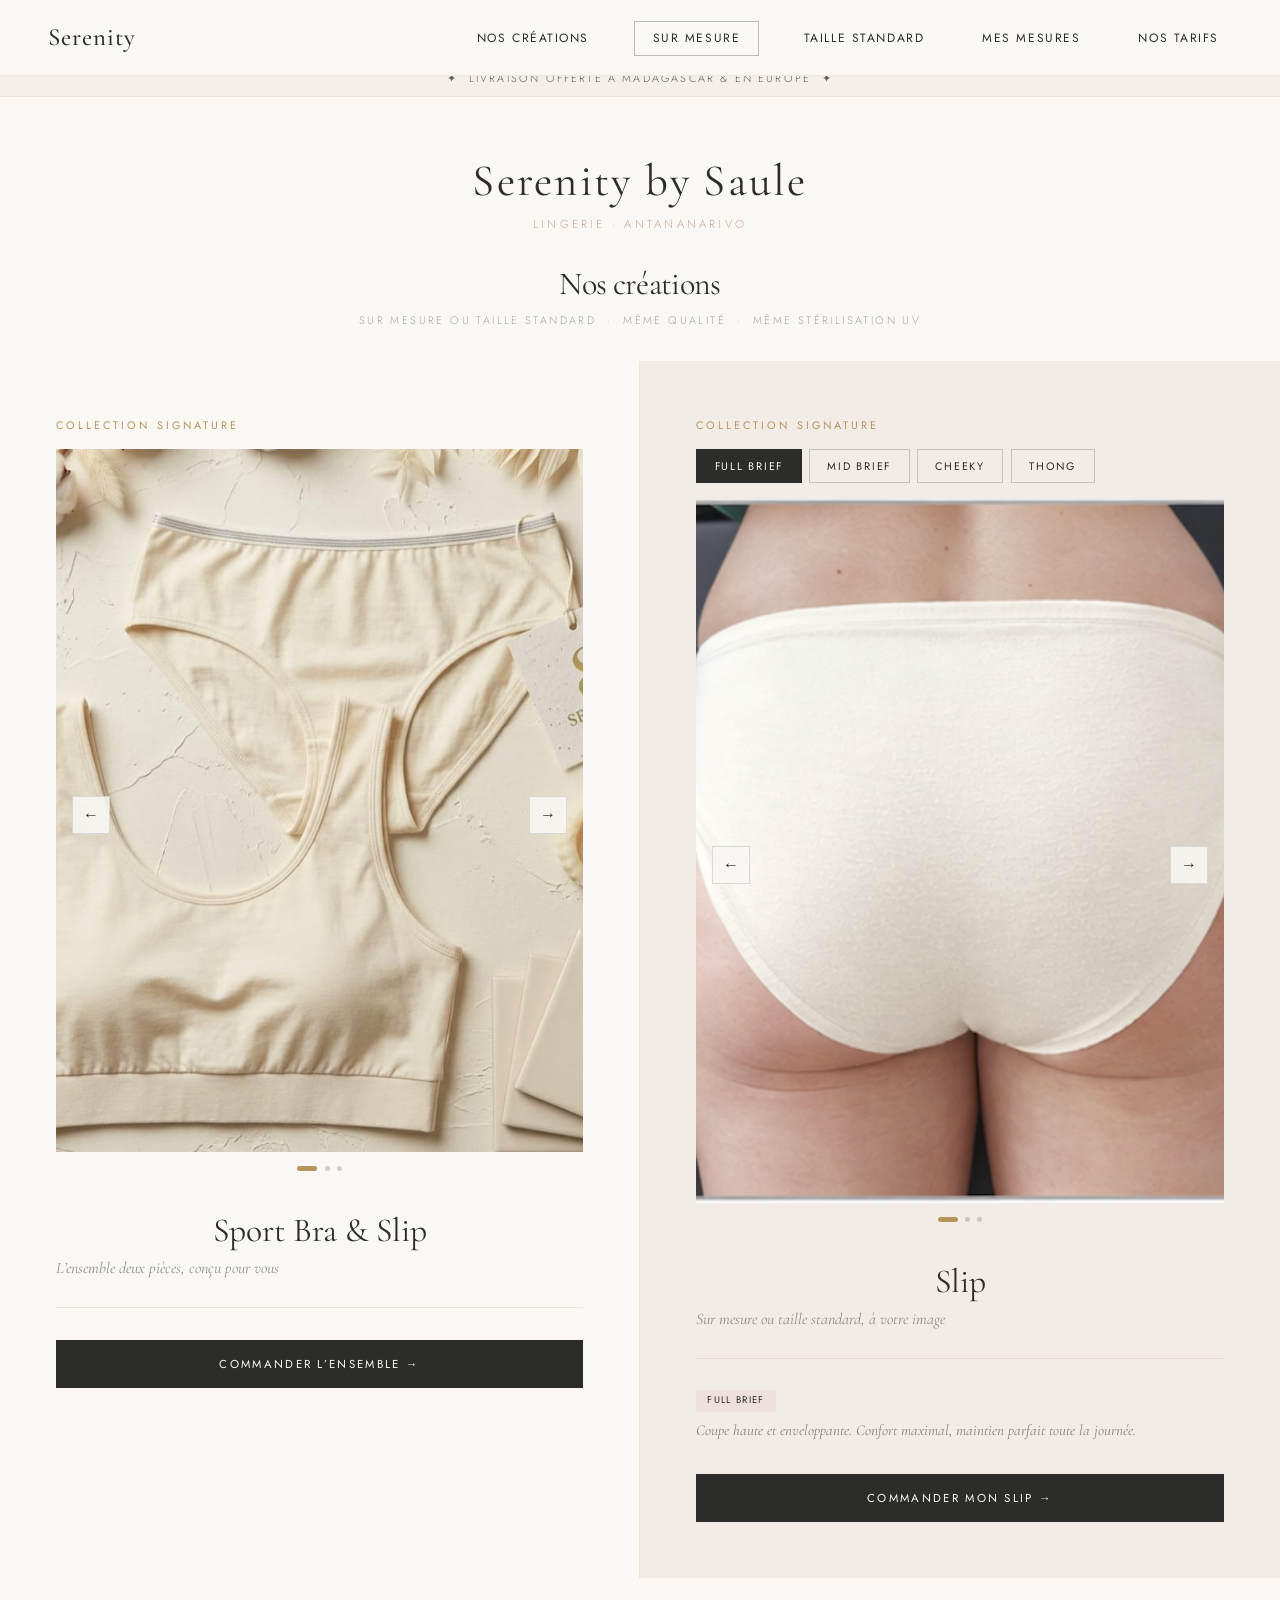
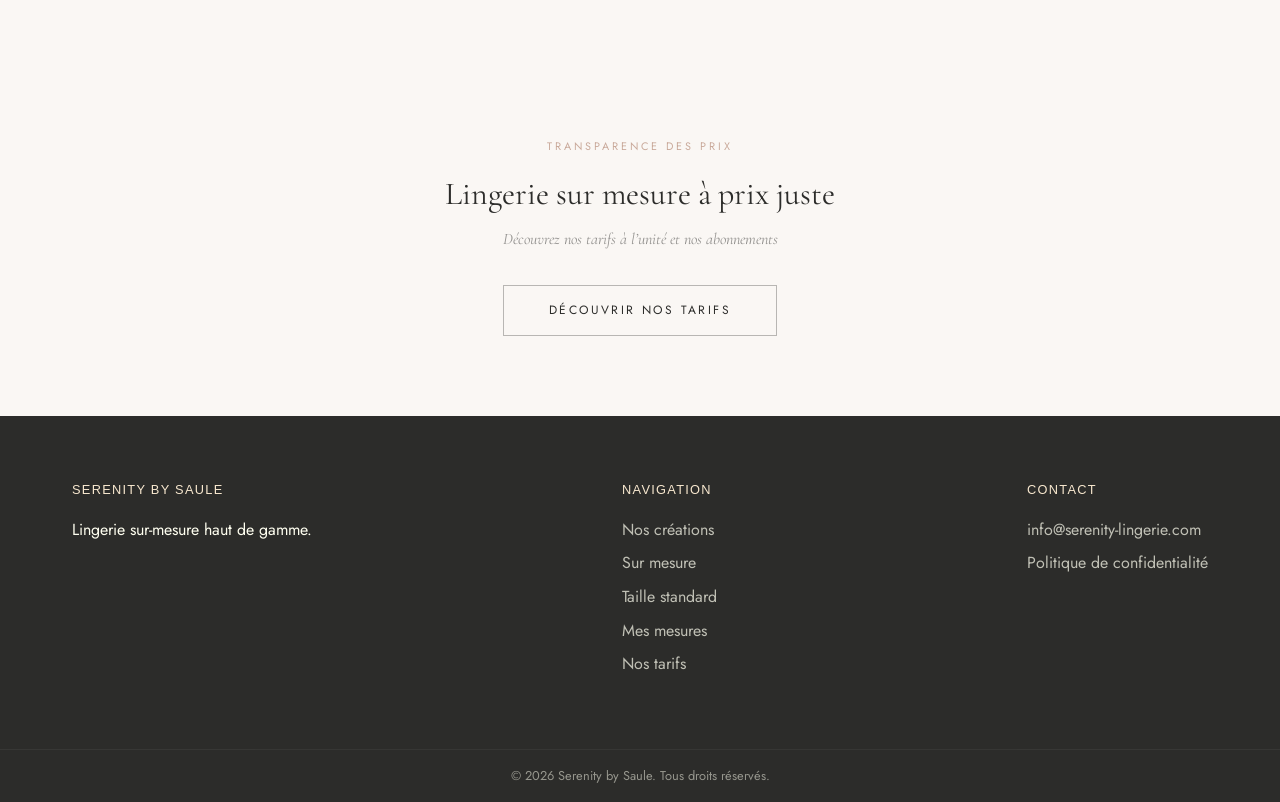
==== commit 9cc804e5: "Add files via upload" ====
--- a/index.html
+++ b/index.html
@@ -895,6 +895,204 @@
             line-height: 1.6;
         }
 
+        /* ---- BOUTON COMMANDER ---- */
+        .prod-order-btn {
+            display: block;
+            text-align: center;
+            padding: 1rem 2rem;
+            background: var(--charcoal);
+            color: var(--cream);
+            font-family: 'Jost', sans-serif;
+            font-size: 0.72rem;
+            letter-spacing: 0.2em;
+            text-transform: uppercase;
+            border: none;
+            cursor: pointer;
+            margin-top: 2rem;
+            width: 100%;
+            transition: background 0.3s ease;
+        }
+        .prod-order-btn:hover { background: var(--gold); }
+        .prod-order-btn.is-open { background: var(--gold); }
+
+        /* ---- SECTION COMMANDE INLINE ---- */
+        .order-inline-section {
+            background: var(--cream-alt);
+            border-top: 2px solid rgba(184,147,90,0.25);
+            padding: 4rem 2.5rem;
+            display: none;
+        }
+        .order-inline-section.is-open { display: block; animation: fadeInPanel 0.3s ease; }
+        @keyframes fadeInPanel {
+            from { opacity: 0; transform: translateY(-8px); }
+            to   { opacity: 1; transform: translateY(0); }
+        }
+        .order-inline-inner {
+            max-width: 820px;
+            margin: 0 auto;
+        }
+        .order-inline-header {
+            text-align: center;
+            margin-bottom: 3rem;
+        }
+        .order-inline-eyebrow {
+            font-family: 'Jost', sans-serif;
+            font-size: 0.65rem;
+            letter-spacing: 0.25em;
+            text-transform: uppercase;
+            color: var(--gold);
+            margin-bottom: 0.5rem;
+        }
+        .order-inline-title {
+            font-family: 'Cormorant Garamond', serif;
+            font-size: 2rem;
+            font-weight: 400;
+            color: var(--charcoal);
+        }
+        /* Step 0 : choix parcours */
+        .step0-grid {
+            display: grid;
+            grid-template-columns: 1fr 1fr;
+            gap: 1rem;
+            margin-bottom: 2.5rem;
+        }
+        .step0-card {
+            padding: 1.5rem 1.3rem;
+            border: 1px solid rgba(201,169,154,0.35);
+            background: #fff;
+            cursor: pointer;
+            transition: border-color 0.2s, box-shadow 0.2s;
+            user-select: none;
+        }
+        .step0-card:hover { border-color: rgba(184,147,90,0.5); box-shadow: 0 4px 20px rgba(44,44,42,0.05); }
+        .step0-card.is-active-bespoke { border-color: var(--gold); border-width: 2px; background: #FFFDF8; }
+        .step0-card.is-active-std     { border-color: #2D6A3F; border-width: 2px; background: #F0FAF2; }
+        .step0-card-icon { font-size: 1.2rem; margin-bottom: 0.3rem; }
+        .step0-card-title { font-family: 'Cormorant Garamond', serif; font-size: 1.25rem; font-weight: 500; color: var(--charcoal); }
+        .step0-card-sub { font-family: 'Jost', sans-serif; font-size: 0.78rem; color: rgba(44,44,42,0.5); font-weight: 300; margin-top: 0.2rem; }
+
+        /* Panneaux de formulaire inline */
+        .order-form-panel { display: none; }
+        .order-form-panel.is-visible { display: block; animation: fadeInPanel 0.25s ease; }
+
+        /* Champs inline */
+        .oi-section { margin-bottom: 2rem; }
+        .oi-section-title {
+            font-family: 'Cormorant Garamond', serif;
+            font-size: 1.1rem;
+            font-weight: 400;
+            color: var(--charcoal);
+            margin-bottom: 0.9rem;
+            padding-bottom: 0.4rem;
+            border-bottom: 1px solid rgba(201,169,154,0.15);
+        }
+        .oi-meas-label {
+            font-family: 'Jost', sans-serif;
+            font-size: 0.63rem;
+            letter-spacing: 0.18em;
+            text-transform: uppercase;
+            color: rgba(44,44,42,0.38);
+            margin-bottom: 0.8rem;
+        }
+        .oi-measure-field { margin-bottom: 1rem; display: flex; gap: 0.85rem; align-items: flex-start; }
+        .oi-measure-img { width: 68px; height: 68px; object-fit: cover; border-radius: 6px; flex-shrink: 0; border: 1px solid rgba(184,147,90,0.22); }
+        .oi-measure-content { flex: 1; min-width: 0; }
+        .tape-dl { display: flex; align-items: center; gap: 0.85rem; background: rgba(184,147,90,0.07); border: 1px solid rgba(184,147,90,0.3); border-radius: 7px; padding: 0.85rem 1rem; margin-bottom: 1.2rem; text-decoration: none; }
+        .tape-dl-icon { flex-shrink: 0; color: var(--gold); }
+        .tape-dl-label { font-family: 'Jost', sans-serif; font-size: 0.8rem; font-weight: 500; color: var(--charcoal); display: block; }
+        .tape-dl-sub { font-family: 'Jost', sans-serif; font-size: 0.7rem; color: var(--gold); display: block; margin-top: 0.1rem; }
+        .oi-measure-label-row { display: flex; align-items: center; gap: 0.5rem; margin-bottom: 0.35rem; }
+        .oi-measure-label { font-family: 'Jost', sans-serif; font-size: 0.82rem; font-weight: 500; color: var(--charcoal); }
+        .oi-measure-input-row { display: flex; align-items: center; gap: 0.5rem; }
+        .oi-measure-input {
+            width: 100px; padding: 0.6rem 0.85rem;
+            border: 1px solid rgba(201,169,154,0.5);
+            background: #fff; font-family: 'Jost', sans-serif; font-size: 0.88rem; color: var(--charcoal);
+            outline: none; transition: border-color 0.2s; -moz-appearance: textfield;
+        }
+        .oi-measure-input::-webkit-outer-spin-button,
+        .oi-measure-input::-webkit-inner-spin-button { -webkit-appearance: none; }
+        .oi-measure-input:focus { border-color: var(--gold); }
+        .oi-measure-input.is-error { border-color: #C0392B; }
+        .oi-measure-unit { font-family: 'Jost', sans-serif; font-size: 0.72rem; color: rgba(44,44,42,0.38); }
+        .oi-measure-error { display: none; font-family: 'Jost', sans-serif; font-size: 0.68rem; color: #C0392B; font-style: italic; margin-top: 0.2rem; }
+        .oi-measure-error.is-visible { display: block; }
+
+        .oi-size-pills { display: flex; gap: 0.4rem; flex-wrap: wrap; margin-top: 0.5rem; }
+        .oi-size-pill {
+            font-family: 'Jost', sans-serif; font-size: 0.8rem; font-weight: 500;
+            padding: 0.5rem 1.1rem; border: 1px solid var(--rose);
+            background: transparent; color: var(--charcoal); cursor: pointer; transition: all 0.2s;
+        }
+        .oi-size-pill:hover { border-color: #2D6A3F; color: #2D6A3F; }
+        .oi-size-pill.is-active { background: var(--charcoal); color: var(--cream); border-color: var(--charcoal); }
+
+        .oi-model-grid { display: grid; grid-template-columns: 1fr 1fr; gap: 0.45rem; margin: 0.5rem 0 0.3rem; }
+        .oi-model-check { display: flex; align-items: center; gap: 0.45rem; cursor: pointer; }
+        .oi-model-check input { width: 14px; height: 14px; accent-color: var(--charcoal); flex-shrink: 0; }
+        .oi-model-check span { font-family: 'Jost', sans-serif; font-size: 0.82rem; color: rgba(44,44,42,0.75); }
+
+        .oi-couleur-row { display: flex; gap: 0.55rem; flex-wrap: wrap; margin-top: 0.5rem; }
+        .oi-couleur-btn {
+            display: flex; align-items: center; gap: 0.45rem;
+            padding: 0.5rem 0.9rem; border: 1px solid rgba(201,169,154,0.4);
+            background: transparent; cursor: pointer; transition: border-color 0.2s;
+            font-family: 'Jost', sans-serif; font-size: 0.78rem; color: var(--charcoal);
+        }
+        .oi-couleur-btn.is-active { border-color: var(--charcoal); box-shadow: inset 0 0 0 1px var(--charcoal); }
+        .oi-couleur-swatch { width: 17px; height: 17px; border-radius: 50%; flex-shrink: 0; }
+
+        .oi-field-row { display: grid; grid-template-columns: 1fr 1fr; gap: 0.75rem; margin-bottom: 0.75rem; }
+        .oi-field-row.full { grid-template-columns: 1fr; }
+        .oi-field-group { display: flex; flex-direction: column; gap: 0.25rem; }
+        .oi-field-label { font-family: 'Jost', sans-serif; font-size: 0.72rem; font-weight: 500; color: var(--charcoal); letter-spacing: 0.04em; }
+        .oi-field-label .opt { font-weight: 300; color: rgba(44,44,42,0.38); font-size: 0.66rem; }
+        .oi-field-input, .oi-field-select, .oi-field-textarea {
+            font-family: 'Jost', sans-serif; font-size: 0.88rem; color: var(--charcoal);
+            padding: 0.65rem 0.85rem; border: 1px solid rgba(201,169,154,0.5);
+            background: #fff; outline: none; transition: border-color 0.2s; width: 100%; box-sizing: border-box;
+        }
+        .oi-field-input:focus, .oi-field-select:focus, .oi-field-textarea:focus { border-color: var(--gold); }
+        .oi-field-input.is-error, .oi-field-select.is-error { border-color: #C0392B; }
+        .oi-field-textarea { resize: vertical; min-height: 60px; }
+        .oi-field-select {
+            -webkit-appearance: none; appearance: none;
+            background-image: url("data:image/svg+xml,%3Csvg xmlns='http://www.w3.org/2000/svg' width='10' height='6'%3E%3Cpath d='M0 0l5 6 5-6z' fill='%232C2C2A' opacity='.35'/%3E%3C/svg%3E");
+            background-repeat: no-repeat; background-position: right 0.85rem center;
+            padding-right: 2rem; cursor: pointer;
+        }
+        .oi-field-error { display: none; font-family: 'Jost', sans-serif; font-size: 0.68rem; color: #C0392B; font-style: italic; }
+        .oi-field-error.is-visible { display: block; }
+
+        .oi-submit-btn {
+            display: block; width: 100%; text-align: center;
+            padding: 1.05rem 2rem;
+            background: var(--charcoal); color: var(--cream);
+            font-family: 'Jost', sans-serif; font-size: 0.75rem;
+            letter-spacing: 0.2em; text-transform: uppercase;
+            border: none; cursor: pointer; transition: background 0.3s; margin-top: 0.5rem;
+        }
+        .oi-submit-btn:hover { background: var(--gold); }
+        .oi-submit-btn:disabled { opacity: 0.45; cursor: not-allowed; background: var(--charcoal); }
+
+        .oi-confirm-block {
+            text-align: center; padding: 3rem 2rem;
+            border: 1px solid rgba(184,147,90,0.22);
+            background: rgba(184,147,90,0.04);
+        }
+
+        /* ---- PAIEMENT MOBILE MONEY ---- */
+        .pmt-block { background: white; border: 1px solid rgba(184,147,90,0.28); border-radius: 8px; padding: 1.2rem 1.4rem; margin: 1.4rem auto 0; text-align: left; max-width: 380px; }
+        .pmt-title { font-family: 'Cormorant Garamond', serif; font-size: 1.05rem; font-weight: 600; color: var(--charcoal); margin-bottom: 0.5rem; }
+        .pmt-desc { font-family: 'Jost', sans-serif; font-size: 0.76rem; color: rgba(44,44,42,0.55); margin-bottom: 0.75rem; line-height: 1.6; }
+        .pmt-operator { display: flex; align-items: center; gap: 0.7rem; margin-bottom: 0.45rem; padding: 0.45rem 0.65rem; background: var(--cream-alt); border-radius: 5px; }
+        .pmt-op-tag { font-family: 'Jost', sans-serif; font-size: 0.62rem; font-weight: 600; color: white; padding: 0.15rem 0.45rem; border-radius: 3px; letter-spacing: 0.02em; white-space: nowrap; }
+        .pmt-op-num { font-family: 'Jost', sans-serif; font-size: 0.79rem; color: var(--charcoal); font-weight: 500; }
+        .pmt-note { font-family: 'Jost', sans-serif; font-size: 0.69rem; color: rgba(44,44,42,0.42); font-style: italic; margin-top: 0.5rem; }
+        .pmt-eu-btns { display: flex; gap: 0.75rem; margin-top: 0.4rem; flex-wrap: wrap; }
+        .pmt-eu-btn { font-family: 'Jost', sans-serif; font-size: 0.78rem; font-weight: 500; color: var(--cream); background: var(--charcoal); padding: 0.6rem 1.1rem; border-radius: 4px; text-decoration: none; flex: 1; text-align: center; }
+        .pmt-track-btn { display: inline-block; margin-top: 1.1rem; font-family: 'Jost', sans-serif; font-size: 0.71rem; letter-spacing: 0.12em; text-transform: uppercase; color: var(--gold); text-decoration: none; border-bottom: 1px solid rgba(184,147,90,0.45); padding-bottom: 0.15rem; }
+
         /* ---- FOOTER ---- */
         .footer {
             background-color: var(--charcoal);
@@ -945,40 +1143,19 @@
         }
 
         @media (max-width: 768px) {
-            .navbar {
-                padding: 1rem 1.2rem;
+            .navbar { padding: 1rem 1.2rem; }
+            .delivery-banner {
+                top: 58px; font-size: 0.6rem;
+                letter-spacing: 0.12em; padding: 0.5rem 0.8rem;
             }
-
-            .delivery-banner {
-                top: 58px;
-                font-size: 0.6rem;
-                letter-spacing: 0.12em;
-                padding: 0.5rem 0.8rem;
-            }
-
-            .prod-btn-primary,
-            .prod-btn-secondary {
-                width: 100%;
-            }
-
-            .var-btn {
-                flex: 1;
-                min-width: 70px;
-                text-align: center;
-            }
-
-            .tarifs-cta {
-                padding: 3.5rem 1.3rem;
-            }
-
-            .tarifs-btn {
-                width: 100%;
-                text-align: center;
-            }
-
-            .order-std-btn {
-                width: 100%;
-            }
+            .prod-btn-primary, .prod-btn-secondary { width: 100%; }
+            .var-btn { flex: 1; min-width: 70px; text-align: center; }
+            .tarifs-cta { padding: 3.5rem 1.3rem; }
+            .tarifs-btn { width: 100%; text-align: center; }
+            .step0-grid { grid-template-columns: 1fr; }
+            .oi-field-row { grid-template-columns: 1fr; }
+            .oi-model-grid { grid-template-columns: 1fr; }
+            .order-inline-section { padding: 2.5rem 1.3rem; }
         }
     </style>
 </head>
@@ -1042,33 +1219,9 @@
             <h2 class="exp-col-title">Sport Bra &amp; Slip</h2>
             <p class="exp-col-sub">L&rsquo;ensemble deux pi&egrave;ces, con&ccedil;u pour vous</p>
 
-            <div class="prod-choice-section">
-
-                <!-- Sur mesure -->
-                <div class="prod-choice-option">
-                    <div class="prod-choice-type prod-choice-type--bespoke">&#10022; Sur mesure</div>
-                    <p class="prod-choice-desc">Vos mesures exactes en cm &middot; 5&ndash;7 jours ouvr&eacute;s</p>
-                    <a href="measurement.html" class="prod-choice-btn-bespoke">Prendre mes mesures</a>
-                </div>
-
-                <div class="prod-choice-divider"></div>
-
-                <!-- Taille standard -->
-                <div class="prod-choice-option">
-                    <div class="prod-choice-type prod-choice-type--standard">&#10022; Taille standard</div>
-                    <p class="prod-choice-desc">En stock &middot; Exp&eacute;di&eacute; sous 2&ndash;3 jours</p>
-                    <div class="size-pills-sm">
-                        <button class="size-pill-sm" data-product="bra" data-size="S"  onclick="selectProductSize('bra','S',this)">S</button>
-                        <button class="size-pill-sm" data-product="bra" data-size="M"  onclick="selectProductSize('bra','M',this)">M</button>
-                        <button class="size-pill-sm" data-product="bra" data-size="L"  onclick="selectProductSize('bra','L',this)">L</button>
-                        <button class="size-pill-sm" data-product="bra" data-size="XL" onclick="selectProductSize('bra','XL',this)">XL</button>
-                    </div>
-                    <button class="prod-choice-btn-standard" id="std-order-btn-bra" disabled>
-                        Commander &mdash; choisissez une taille
-                    </button>
-                </div>
-
-            </div>
+            <button class="prod-order-btn" id="btn-bra" onclick="toggleOrderSection('bra')">
+                Commander l&rsquo;ensemble &rarr;
+            </button>
 
         </div>
 
@@ -1146,37 +1299,368 @@
                 <div class="slip-variant-text-sm" id="slip-variant-text">Coupe haute et enveloppante. Confort maximal, maintien parfait toute la journ&eacute;e.</div>
             </div>
 
-            <div class="prod-choice-section">
-
-                <!-- Sur mesure -->
-                <div class="prod-choice-option">
-                    <div class="prod-choice-type prod-choice-type--bespoke">&#10022; Sur mesure</div>
-                    <p class="prod-choice-desc">Vos mesures exactes en cm &middot; 5&ndash;7 jours ouvr&eacute;s</p>
-                    <a href="measurement.html" class="prod-choice-btn-bespoke">Prendre mes mesures</a>
-                </div>
-
-                <div class="prod-choice-divider"></div>
-
-                <!-- Taille standard -->
-                <div class="prod-choice-option">
-                    <div class="prod-choice-type prod-choice-type--standard">&#10022; Taille standard</div>
-                    <p class="prod-choice-desc">En stock &middot; Exp&eacute;di&eacute; sous 2&ndash;3 jours</p>
-                    <div class="size-pills-sm">
-                        <button class="size-pill-sm" data-product="slip" data-size="S"  onclick="selectProductSize('slip','S',this)">S</button>
-                        <button class="size-pill-sm" data-product="slip" data-size="M"  onclick="selectProductSize('slip','M',this)">M</button>
-                        <button class="size-pill-sm" data-product="slip" data-size="L"  onclick="selectProductSize('slip','L',this)">L</button>
-                        <button class="size-pill-sm" data-product="slip" data-size="XL" onclick="selectProductSize('slip','XL',this)">XL</button>
-                    </div>
-                    <button class="prod-choice-btn-standard" id="std-order-btn-slip" disabled>
-                        Commander &mdash; choisissez une taille
-                    </button>
-                </div>
-
+            <button class="prod-order-btn" id="btn-slip" onclick="toggleOrderSection('slip')">
+                Commander mon slip &rarr;
+            </button>
+
+        </div>
+
+    </div>
+
+    <!-- ============================================================
+         SECTION COMMANDE INLINE — Sport Bra & Slip
+    ============================================================ -->
+    <div class="order-inline-section" id="order-bra">
+        <div class="order-inline-inner">
+
+            <div class="order-inline-header">
+                <div class="order-inline-eyebrow">Collection Signature</div>
+                <div class="order-inline-title">Commander l&rsquo;ensemble &mdash; Sport Bra &amp; Slip</div>
             </div>
 
+            <!-- Step 0 -->
+            <div class="step0-grid">
+                <div class="step0-card" id="bra-card-bespoke" onclick="selectBraPath('bespoke')">
+                    <div class="step0-card-icon" style="color:var(--gold);">&#10022;</div>
+                    <div class="step0-card-title">Sur mesure</div>
+                    <div class="step0-card-sub">Vos mesures exactes &middot; 5&ndash;7 jours ouvr&eacute;s</div>
+                </div>
+                <div class="step0-card" id="bra-card-std" onclick="selectBraPath('std')">
+                    <div class="step0-card-icon" style="color:#2D6A3F;">&#10003;</div>
+                    <div class="step0-card-title">Taille standard</div>
+                    <div class="step0-card-sub">En stock &middot; Exp&eacute;di&eacute; sous 2&ndash;3 jours</div>
+                </div>
+            </div>
+
+            <!-- Parcours Sur Mesure -->
+            <div class="order-form-panel" id="bra-panel-bespoke">
+                <!-- Mètre ruban -->
+                <a href="assets/downloads/metre-ruban-serenity.pdf" download target="_blank" class="tape-dl">
+                    <svg class="tape-dl-icon" width="26" height="26" viewBox="0 0 24 24" fill="none" aria-hidden="true"><rect x="1" y="7.5" width="22" height="9" rx="1.5" stroke="currentColor" stroke-width="1.5"/><line x1="5" y1="7.5" x2="5" y2="16.5" stroke="currentColor" stroke-width="1.5"/><line x1="9" y1="7.5" x2="9" y2="12" stroke="currentColor" stroke-width="1.2"/><line x1="13" y1="7.5" x2="13" y2="16.5" stroke="currentColor" stroke-width="1.5"/><line x1="17" y1="7.5" x2="17" y2="12" stroke="currentColor" stroke-width="1.2"/></svg>
+                    <div><span class="tape-dl-label">Pas de m&egrave;tre ruban&nbsp;?</span><span class="tape-dl-sub">T&eacute;l&eacute;charger &amp; imprimer le n&ocirc;tre &darr;</span></div>
+                </a>
+                <!-- Mesures Sport Bra -->
+                <div class="oi-section">
+                    <div class="oi-section-title">Vos mesures Sport Bra (cm)</div>
+                    <div class="oi-measure-field">
+                        <div class="oi-measure-label-row"><span class="oi-measure-label">Overbust</span><div class="tooltip-wrap"><div class="tooltip-icon">i</div><div class="tooltip-text">Tour de poitrine au-dessus des seins</div></div></div>
+                        <div class="oi-measure-input-row"><input type="number" class="oi-measure-input" id="bi-overbust" placeholder="ex. 82" min="40" max="200"><span class="oi-measure-unit">cm</span></div>
+                        <div class="oi-measure-error" id="err-bi-overbust">Valeur invalide (40&ndash;200 cm)</div>
+                    </div>
+                    <div class="oi-measure-field">
+                        <div class="oi-measure-label-row"><span class="oi-measure-label">Bust</span><div class="tooltip-wrap"><div class="tooltip-icon">i</div><div class="tooltip-text">Tour de poitrine au niveau des seins</div></div></div>
+                        <div class="oi-measure-input-row"><input type="number" class="oi-measure-input" id="bi-bust" placeholder="ex. 88" min="40" max="200"><span class="oi-measure-unit">cm</span></div>
+                        <div class="oi-measure-error" id="err-bi-bust">Valeur invalide (40&ndash;200 cm)</div>
+                    </div>
+                    <div class="oi-measure-field">
+                        <div class="oi-measure-label-row"><span class="oi-measure-label">Underbust</span><div class="tooltip-wrap"><div class="tooltip-icon">i</div><div class="tooltip-text">Tour de poitrine sous les seins</div></div></div>
+                        <div class="oi-measure-input-row"><input type="number" class="oi-measure-input" id="bi-underbust" placeholder="ex. 74" min="40" max="200"><span class="oi-measure-unit">cm</span></div>
+                        <div class="oi-measure-error" id="err-bi-underbust">Valeur invalide (40&ndash;200 cm)</div>
+                    </div>
+                </div>
+                <!-- Mesures Slip -->
+                <div class="oi-section">
+                    <div class="oi-section-title">Vos mesures Slip (cm)</div>
+                    <div class="oi-measure-field">
+                        <div class="oi-measure-label-row"><span class="oi-measure-label">Hanches</span><div class="tooltip-wrap"><div class="tooltip-icon">i</div><div class="tooltip-text">Contour le plus large</div></div></div>
+                        <div class="oi-measure-input-row"><input type="number" class="oi-measure-input" id="bi-hanches" placeholder="ex. 96" min="40" max="200"><span class="oi-measure-unit">cm</span></div>
+                        <div class="oi-measure-error" id="err-bi-hanches">Valeur invalide</div>
+                    </div>
+                    <div class="oi-measure-field">
+                        <div class="oi-measure-label-row"><span class="oi-measure-label">Taille</span><div class="tooltip-wrap"><div class="tooltip-icon">i</div><div class="tooltip-text">Contour le plus &eacute;troit</div></div></div>
+                        <div class="oi-measure-input-row"><input type="number" class="oi-measure-input" id="bi-taille" placeholder="ex. 72" min="40" max="200"><span class="oi-measure-unit">cm</span></div>
+                        <div class="oi-measure-error" id="err-bi-taille">Valeur invalide</div>
+                    </div>
+                    <div class="oi-measure-field">
+                        <div class="oi-measure-label-row"><span class="oi-measure-label">Cuisse</span><div class="tooltip-wrap"><div class="tooltip-icon">i</div><div class="tooltip-text">Contour &agrave; mi-cuisse</div></div></div>
+                        <div class="oi-measure-input-row"><input type="number" class="oi-measure-input" id="bi-cuisse" placeholder="ex. 58" min="40" max="200"><span class="oi-measure-unit">cm</span></div>
+                        <div class="oi-measure-error" id="err-bi-cuisse">Valeur invalide</div>
+                    </div>
+                    <p style="margin-top:0.8rem;"><a href="measurement.html" style="font-family:'Jost',sans-serif; font-size:0.72rem; font-style:italic; color:rgba(44,44,42,0.38); text-decoration:none;" target="_blank">Besoin d&rsquo;aide pour vous mesurer&nbsp;? &rarr;</a></p>
+                </div>
+                <!-- Modèles -->
+                <div class="oi-section">
+                    <div class="oi-section-title">Mod&egrave;le de slip</div>
+                    <div class="oi-model-grid">
+                        <label class="oi-model-check"><input type="checkbox" name="bi-model" value="Full Brief"><span>Full Brief</span></label>
+                        <label class="oi-model-check"><input type="checkbox" name="bi-model" value="Mid Brief"><span>Mid Brief</span></label>
+                        <label class="oi-model-check"><input type="checkbox" name="bi-model" value="Cheeky"><span>Cheeky</span></label>
+                        <label class="oi-model-check"><input type="checkbox" name="bi-model" value="Thong"><span>Thong</span></label>
+                    </div>
+                    <span class="oi-field-error" id="err-bi-models">Veuillez s&eacute;lectionner au moins un mod&egrave;le.</span>
+                </div>
+                <!-- Couleur -->
+                <div class="oi-section">
+                    <div class="oi-section-title">Couleur</div>
+                    <div class="oi-couleur-row">
+                        <button type="button" class="oi-couleur-btn" data-grp="bi" data-couleur="Ivoire" onclick="oiSelectCouleur('bi','Ivoire',this)"><span class="oi-couleur-swatch" style="background:#F8F3ED; border:1px solid rgba(44,44,42,0.2);"></span>Ivoire</button>
+                        <button type="button" class="oi-couleur-btn" data-grp="bi" data-couleur="Aubergine" onclick="oiSelectCouleur('bi','Aubergine',this)"><span class="oi-couleur-swatch" style="background:#5C2D6E;"></span>Aubergine</button>
+                        <button type="button" class="oi-couleur-btn" data-grp="bi" data-couleur="Marine" onclick="oiSelectCouleur('bi','Marine',this)"><span class="oi-couleur-swatch" style="background:#1B3A5C;"></span>Marine</button>
+                    </div>
+                    <span class="oi-field-error" id="err-bi-couleur">Veuillez s&eacute;lectionner une couleur.</span>
+                </div>
+                <!-- Coordonnées -->
+                <div class="oi-section">
+                    <div class="oi-section-title">Vos coordonn&eacute;es</div>
+                    <div class="oi-field-row">
+                        <div class="oi-field-group"><label class="oi-field-label" for="bi-prenom">Pr&eacute;nom</label><input type="text" id="bi-prenom" class="oi-field-input" placeholder="Marie"><span class="oi-field-error" id="err-bi-prenom">Champ requis.</span></div>
+                        <div class="oi-field-group"><label class="oi-field-label" for="bi-nom">Nom</label><input type="text" id="bi-nom" class="oi-field-input" placeholder="Dupont"><span class="oi-field-error" id="err-bi-nom">Champ requis.</span></div>
+                    </div>
+                    <div class="oi-field-row">
+                        <div class="oi-field-group"><label class="oi-field-label" for="bi-email">Email</label><input type="email" id="bi-email" class="oi-field-input" placeholder="marie@email.com"><span class="oi-field-error" id="err-bi-email">Email invalide.</span></div>
+                        <div class="oi-field-group"><label class="oi-field-label" for="bi-telephone">T&eacute;l&eacute;phone <span class="opt">(WhatsApp)</span></label><input type="tel" id="bi-telephone" class="oi-field-input" placeholder="+261 34 00 000 00"><span class="oi-field-error" id="err-bi-telephone">Champ requis.</span></div>
+                    </div>
+                </div>
+                <!-- Adresse -->
+                <div class="oi-section">
+                    <div class="oi-section-title">Adresse de livraison</div>
+                    <div class="oi-field-row full"><div class="oi-field-group"><label class="oi-field-label" for="bi-pays">Pays</label><select id="bi-pays" class="oi-field-select"><option value="Madagascar" selected>Madagascar</option><option value="France">France</option><option value="Belgique">Belgique</option><option value="Suisse">Suisse</option><option value="Autres pays Europe">Autres pays Europe</option></select></div></div>
+                    <div class="oi-field-row">
+                        <div class="oi-field-group"><label class="oi-field-label" for="bi-ville">Ville</label><input type="text" id="bi-ville" class="oi-field-input" placeholder="Antananarivo"><span class="oi-field-error" id="err-bi-ville">Champ requis.</span></div>
+                        <div class="oi-field-group"><label class="oi-field-label" for="bi-adresse">Adresse</label><input type="text" id="bi-adresse" class="oi-field-input" placeholder="Rue, num&eacute;ro..."><span class="oi-field-error" id="err-bi-adresse">Champ requis.</span></div>
+                    </div>
+                    <div class="oi-field-row full"><div class="oi-field-group"><label class="oi-field-label" for="bi-instructions">Instructions <span class="opt">(optionnel)</span></label><textarea id="bi-instructions" class="oi-field-textarea" placeholder="Rep&egrave;re, &eacute;tage..."></textarea></div></div>
+                </div>
+                <button class="oi-submit-btn" id="submit-bi" onclick="oiSubmit('bi','sur_mesure_ensemble','11.99','57552')">Confirmer ma commande &rarr;</button>
+                <div id="confirm-bi" class="oi-confirm-block" style="display:none; margin-top:1.5rem;">
+                    <div style="font-family:'Cormorant Garamond',serif; font-size:1.8rem; color:var(--charcoal); margin-bottom:0.6rem;">Merci !</div>
+                    <p style="font-family:'Jost',sans-serif; font-size:0.85rem; color:rgba(44,44,42,0.65); line-height:1.8;">Votre commande sur mesure a &eacute;t&eacute; transmise.<br>Confirmation par email sous peu.</p>
+                </div>
+            </div><!-- /bra-panel-bespoke -->
+
+            <!-- Parcours Taille Standard -->
+            <div class="order-form-panel" id="bra-panel-std">
+                <!-- Tailles -->
+                <div class="oi-section">
+                    <div class="oi-section-title">Votre taille Sport Bra</div>
+                    <div class="oi-size-pills">
+                        <button type="button" class="oi-size-pill" data-grp="bs-bra" data-size="S" onclick="oiSelectSize('bs-bra','S',this)">S</button>
+                        <button type="button" class="oi-size-pill" data-grp="bs-bra" data-size="M" onclick="oiSelectSize('bs-bra','M',this)">M</button>
+                        <button type="button" class="oi-size-pill" data-grp="bs-bra" data-size="L" onclick="oiSelectSize('bs-bra','L',this)">L</button>
+                        <button type="button" class="oi-size-pill" data-grp="bs-bra" data-size="XL" onclick="oiSelectSize('bs-bra','XL',this)">XL</button>
+                    </div>
+                    <span class="oi-field-error" id="err-bs-bra-size">Veuillez s&eacute;lectionner une taille Sport Bra.</span>
+                </div>
+                <div class="oi-section">
+                    <div class="oi-section-title">Votre taille Slip</div>
+                    <div class="oi-size-pills">
+                        <button type="button" class="oi-size-pill" data-grp="bs-slip" data-size="S" onclick="oiSelectSize('bs-slip','S',this)">S</button>
+                        <button type="button" class="oi-size-pill" data-grp="bs-slip" data-size="M" onclick="oiSelectSize('bs-slip','M',this)">M</button>
+                        <button type="button" class="oi-size-pill" data-grp="bs-slip" data-size="L" onclick="oiSelectSize('bs-slip','L',this)">L</button>
+                        <button type="button" class="oi-size-pill" data-grp="bs-slip" data-size="XL" onclick="oiSelectSize('bs-slip','XL',this)">XL</button>
+                    </div>
+                    <span class="oi-field-error" id="err-bs-slip-size">Veuillez s&eacute;lectionner une taille Slip.</span>
+                </div>
+                <!-- Modèles -->
+                <div class="oi-section">
+                    <div class="oi-section-title">Mod&egrave;le de slip</div>
+                    <div class="oi-model-grid">
+                        <label class="oi-model-check"><input type="checkbox" name="bs-model" value="Full Brief"><span>Full Brief</span></label>
+                        <label class="oi-model-check"><input type="checkbox" name="bs-model" value="Mid Brief"><span>Mid Brief</span></label>
+                        <label class="oi-model-check"><input type="checkbox" name="bs-model" value="Cheeky"><span>Cheeky</span></label>
+                        <label class="oi-model-check"><input type="checkbox" name="bs-model" value="Thong"><span>Thong</span></label>
+                    </div>
+                    <span class="oi-field-error" id="err-bs-models">Veuillez s&eacute;lectionner au moins un mod&egrave;le.</span>
+                </div>
+                <!-- Couleur -->
+                <div class="oi-section">
+                    <div class="oi-section-title">Couleur</div>
+                    <div class="oi-couleur-row">
+                        <button type="button" class="oi-couleur-btn" data-grp="bs" data-couleur="Ivoire" onclick="oiSelectCouleur('bs','Ivoire',this)"><span class="oi-couleur-swatch" style="background:#F8F3ED; border:1px solid rgba(44,44,42,0.2);"></span>Ivoire</button>
+                        <button type="button" class="oi-couleur-btn" data-grp="bs" data-couleur="Aubergine" onclick="oiSelectCouleur('bs','Aubergine',this)"><span class="oi-couleur-swatch" style="background:#5C2D6E;"></span>Aubergine</button>
+                        <button type="button" class="oi-couleur-btn" data-grp="bs" data-couleur="Marine" onclick="oiSelectCouleur('bs','Marine',this)"><span class="oi-couleur-swatch" style="background:#1B3A5C;"></span>Marine</button>
+                    </div>
+                    <span class="oi-field-error" id="err-bs-couleur">Veuillez s&eacute;lectionner une couleur.</span>
+                </div>
+                <!-- Coordonnées -->
+                <div class="oi-section">
+                    <div class="oi-section-title">Vos coordonn&eacute;es</div>
+                    <div class="oi-field-row">
+                        <div class="oi-field-group"><label class="oi-field-label" for="bs-prenom">Pr&eacute;nom</label><input type="text" id="bs-prenom" class="oi-field-input" placeholder="Marie"><span class="oi-field-error" id="err-bs-prenom">Champ requis.</span></div>
+                        <div class="oi-field-group"><label class="oi-field-label" for="bs-nom">Nom</label><input type="text" id="bs-nom" class="oi-field-input" placeholder="Dupont"><span class="oi-field-error" id="err-bs-nom">Champ requis.</span></div>
+                    </div>
+                    <div class="oi-field-row">
+                        <div class="oi-field-group"><label class="oi-field-label" for="bs-email">Email</label><input type="email" id="bs-email" class="oi-field-input" placeholder="marie@email.com"><span class="oi-field-error" id="err-bs-email">Email invalide.</span></div>
+                        <div class="oi-field-group"><label class="oi-field-label" for="bs-telephone">T&eacute;l&eacute;phone <span class="opt">(WhatsApp)</span></label><input type="tel" id="bs-telephone" class="oi-field-input" placeholder="+261 34 00 000 00"><span class="oi-field-error" id="err-bs-telephone">Champ requis.</span></div>
+                    </div>
+                </div>
+                <!-- Adresse -->
+                <div class="oi-section">
+                    <div class="oi-section-title">Adresse de livraison</div>
+                    <div class="oi-field-row full"><div class="oi-field-group"><label class="oi-field-label" for="bs-pays">Pays</label><select id="bs-pays" class="oi-field-select"><option value="Madagascar" selected>Madagascar</option><option value="France">France</option><option value="Belgique">Belgique</option><option value="Suisse">Suisse</option><option value="Autres pays Europe">Autres pays Europe</option></select></div></div>
+                    <div class="oi-field-row">
+                        <div class="oi-field-group"><label class="oi-field-label" for="bs-ville">Ville</label><input type="text" id="bs-ville" class="oi-field-input" placeholder="Antananarivo"><span class="oi-field-error" id="err-bs-ville">Champ requis.</span></div>
+                        <div class="oi-field-group"><label class="oi-field-label" for="bs-adresse">Adresse</label><input type="text" id="bs-adresse" class="oi-field-input" placeholder="Rue, num&eacute;ro..."><span class="oi-field-error" id="err-bs-adresse">Champ requis.</span></div>
+                    </div>
+                    <div class="oi-field-row full"><div class="oi-field-group"><label class="oi-field-label" for="bs-instructions">Instructions <span class="opt">(optionnel)</span></label><textarea id="bs-instructions" class="oi-field-textarea" placeholder="Rep&egrave;re, &eacute;tage..."></textarea></div></div>
+                </div>
+                <button class="oi-submit-btn" id="submit-bs" onclick="oiSubmitStd('bs','standard_ensemble','11.99','57552')">Confirmer ma commande &rarr;</button>
+                <div id="confirm-bs" class="oi-confirm-block" style="display:none; margin-top:1.5rem;">
+                    <div style="font-family:'Cormorant Garamond',serif; font-size:1.8rem; color:var(--charcoal); margin-bottom:0.6rem;">Merci !</div>
+                    <p style="font-family:'Jost',sans-serif; font-size:0.85rem; color:rgba(44,44,42,0.65); line-height:1.8;">Votre commande a &eacute;t&eacute; transmise.<br>Confirmation par email sous peu.</p>
+                </div>
+            </div><!-- /bra-panel-std -->
+
         </div>
-
-    </div>
+    </div><!-- /order-bra -->
+
+
+    <!-- ============================================================
+         SECTION COMMANDE INLINE — Slip
+    ============================================================ -->
+    <div class="order-inline-section" id="order-slip">
+        <div class="order-inline-inner">
+
+            <div class="order-inline-header">
+                <div class="order-inline-eyebrow">Collection Signature</div>
+                <div class="order-inline-title">Commander mon Slip</div>
+            </div>
+
+            <!-- Step 0 -->
+            <div class="step0-grid">
+                <div class="step0-card" id="slip-card-bespoke" onclick="selectSlipPath('bespoke')">
+                    <div class="step0-card-icon" style="color:var(--gold);">&#10022;</div>
+                    <div class="step0-card-title">Sur mesure</div>
+                    <div class="step0-card-sub">Vos mesures exactes &middot; 5&ndash;7 jours ouvr&eacute;s</div>
+                </div>
+                <div class="step0-card" id="slip-card-std" onclick="selectSlipPath('std')">
+                    <div class="step0-card-icon" style="color:#2D6A3F;">&#10003;</div>
+                    <div class="step0-card-title">Taille standard</div>
+                    <div class="step0-card-sub">En stock &middot; Exp&eacute;di&eacute; sous 2&ndash;3 jours</div>
+                </div>
+            </div>
+
+            <!-- Parcours Sur Mesure Slip -->
+            <div class="order-form-panel" id="slip-panel-bespoke">
+                <a href="assets/downloads/metre-ruban-serenity.pdf" download target="_blank" class="tape-dl">
+                    <svg class="tape-dl-icon" width="26" height="26" viewBox="0 0 24 24" fill="none" aria-hidden="true"><rect x="1" y="7.5" width="22" height="9" rx="1.5" stroke="currentColor" stroke-width="1.5"/><line x1="5" y1="7.5" x2="5" y2="16.5" stroke="currentColor" stroke-width="1.5"/><line x1="9" y1="7.5" x2="9" y2="12" stroke="currentColor" stroke-width="1.2"/><line x1="13" y1="7.5" x2="13" y2="16.5" stroke="currentColor" stroke-width="1.5"/><line x1="17" y1="7.5" x2="17" y2="12" stroke="currentColor" stroke-width="1.2"/></svg>
+                    <div><span class="tape-dl-label">Pas de m&egrave;tre ruban&nbsp;?</span><span class="tape-dl-sub">T&eacute;l&eacute;charger &amp; imprimer le n&ocirc;tre &darr;</span></div>
+                </a>
+                <div class="oi-section">
+                    <div class="oi-section-title">Vos mesures (cm)</div>
+                    <div class="oi-measure-field">
+                        <div class="oi-measure-label-row"><span class="oi-measure-label">Hanches</span><div class="tooltip-wrap"><div class="tooltip-icon">i</div><div class="tooltip-text">Contour le plus large</div></div></div>
+                        <div class="oi-measure-input-row"><input type="number" class="oi-measure-input" id="si-hanches" placeholder="ex. 96" min="40" max="200"><span class="oi-measure-unit">cm</span></div>
+                        <div class="oi-measure-error" id="err-si-hanches">Valeur invalide</div>
+                    </div>
+                    <div class="oi-measure-field">
+                        <div class="oi-measure-label-row"><span class="oi-measure-label">Taille</span><div class="tooltip-wrap"><div class="tooltip-icon">i</div><div class="tooltip-text">Contour le plus &eacute;troit</div></div></div>
+                        <div class="oi-measure-input-row"><input type="number" class="oi-measure-input" id="si-taille" placeholder="ex. 72" min="40" max="200"><span class="oi-measure-unit">cm</span></div>
+                        <div class="oi-measure-error" id="err-si-taille">Valeur invalide</div>
+                    </div>
+                    <div class="oi-measure-field">
+                        <div class="oi-measure-label-row"><span class="oi-measure-label">Cuisse</span><div class="tooltip-wrap"><div class="tooltip-icon">i</div><div class="tooltip-text">Contour &agrave; mi-cuisse</div></div></div>
+                        <div class="oi-measure-input-row"><input type="number" class="oi-measure-input" id="si-cuisse" placeholder="ex. 58" min="40" max="200"><span class="oi-measure-unit">cm</span></div>
+                        <div class="oi-measure-error" id="err-si-cuisse">Valeur invalide</div>
+                    </div>
+                    <p style="margin-top:0.8rem;"><a href="measurement.html" style="font-family:'Jost',sans-serif; font-size:0.72rem; font-style:italic; color:rgba(44,44,42,0.38); text-decoration:none;" target="_blank">Besoin d&rsquo;aide pour vous mesurer&nbsp;? &rarr;</a></p>
+                </div>
+                <div class="oi-section">
+                    <div class="oi-section-title">Mod&egrave;le</div>
+                    <div class="oi-model-grid">
+                        <label class="oi-model-check"><input type="checkbox" name="si-model" value="Full Brief"><span>Full Brief</span></label>
+                        <label class="oi-model-check"><input type="checkbox" name="si-model" value="Mid Brief"><span>Mid Brief</span></label>
+                        <label class="oi-model-check"><input type="checkbox" name="si-model" value="Cheeky"><span>Cheeky</span></label>
+                        <label class="oi-model-check"><input type="checkbox" name="si-model" value="Thong"><span>Thong</span></label>
+                    </div>
+                    <span class="oi-field-error" id="err-si-models">Veuillez s&eacute;lectionner au moins un mod&egrave;le.</span>
+                </div>
+                <div class="oi-section">
+                    <div class="oi-section-title">Couleur</div>
+                    <div class="oi-couleur-row">
+                        <button type="button" class="oi-couleur-btn" data-grp="si" data-couleur="Ivoire" onclick="oiSelectCouleur('si','Ivoire',this)"><span class="oi-couleur-swatch" style="background:#F8F3ED; border:1px solid rgba(44,44,42,0.2);"></span>Ivoire</button>
+                        <button type="button" class="oi-couleur-btn" data-grp="si" data-couleur="Aubergine" onclick="oiSelectCouleur('si','Aubergine',this)"><span class="oi-couleur-swatch" style="background:#5C2D6E;"></span>Aubergine</button>
+                        <button type="button" class="oi-couleur-btn" data-grp="si" data-couleur="Marine" onclick="oiSelectCouleur('si','Marine',this)"><span class="oi-couleur-swatch" style="background:#1B3A5C;"></span>Marine</button>
+                    </div>
+                    <span class="oi-field-error" id="err-si-couleur">Veuillez s&eacute;lectionner une couleur.</span>
+                </div>
+                <div class="oi-section">
+                    <div class="oi-section-title">Vos coordonn&eacute;es</div>
+                    <div class="oi-field-row">
+                        <div class="oi-field-group"><label class="oi-field-label" for="si-prenom">Pr&eacute;nom</label><input type="text" id="si-prenom" class="oi-field-input" placeholder="Marie"><span class="oi-field-error" id="err-si-prenom">Champ requis.</span></div>
+                        <div class="oi-field-group"><label class="oi-field-label" for="si-nom">Nom</label><input type="text" id="si-nom" class="oi-field-input" placeholder="Dupont"><span class="oi-field-error" id="err-si-nom">Champ requis.</span></div>
+                    </div>
+                    <div class="oi-field-row">
+                        <div class="oi-field-group"><label class="oi-field-label" for="si-email">Email</label><input type="email" id="si-email" class="oi-field-input" placeholder="marie@email.com"><span class="oi-field-error" id="err-si-email">Email invalide.</span></div>
+                        <div class="oi-field-group"><label class="oi-field-label" for="si-telephone">T&eacute;l&eacute;phone <span class="opt">(WhatsApp)</span></label><input type="tel" id="si-telephone" class="oi-field-input" placeholder="+261 34 00 000 00"><span class="oi-field-error" id="err-si-telephone">Champ requis.</span></div>
+                    </div>
+                </div>
+                <div class="oi-section">
+                    <div class="oi-section-title">Adresse de livraison</div>
+                    <div class="oi-field-row full"><div class="oi-field-group"><label class="oi-field-label" for="si-pays">Pays</label><select id="si-pays" class="oi-field-select"><option value="Madagascar" selected>Madagascar</option><option value="France">France</option><option value="Belgique">Belgique</option><option value="Suisse">Suisse</option><option value="Autres pays Europe">Autres pays Europe</option></select></div></div>
+                    <div class="oi-field-row">
+                        <div class="oi-field-group"><label class="oi-field-label" for="si-ville">Ville</label><input type="text" id="si-ville" class="oi-field-input" placeholder="Antananarivo"><span class="oi-field-error" id="err-si-ville">Champ requis.</span></div>
+                        <div class="oi-field-group"><label class="oi-field-label" for="si-adresse">Adresse</label><input type="text" id="si-adresse" class="oi-field-input" placeholder="Rue, num&eacute;ro..."><span class="oi-field-error" id="err-si-adresse">Champ requis.</span></div>
+                    </div>
+                    <div class="oi-field-row full"><div class="oi-field-group"><label class="oi-field-label" for="si-instructions">Instructions <span class="opt">(optionnel)</span></label><textarea id="si-instructions" class="oi-field-textarea" placeholder="Rep&egrave;re, &eacute;tage..."></textarea></div></div>
+                </div>
+                <button class="oi-submit-btn" id="submit-si" onclick="oiSubmit('si','sur_mesure_slip','29.95','143760')">Confirmer ma commande &rarr;</button>
+                <div id="confirm-si" class="oi-confirm-block" style="display:none; margin-top:1.5rem;">
+                    <div style="font-family:'Cormorant Garamond',serif; font-size:1.8rem; color:var(--charcoal); margin-bottom:0.6rem;">Merci !</div>
+                    <p style="font-family:'Jost',sans-serif; font-size:0.85rem; color:rgba(44,44,42,0.65); line-height:1.8;">Votre commande a &eacute;t&eacute; transmise.<br>Confirmation par email sous peu.</p>
+                </div>
+            </div><!-- /slip-panel-bespoke -->
+
+            <!-- Parcours Taille Standard Slip -->
+            <div class="order-form-panel" id="slip-panel-std">
+                <div class="oi-section">
+                    <div class="oi-section-title">Votre taille</div>
+                    <div class="oi-size-pills">
+                        <button type="button" class="oi-size-pill" data-grp="ss" data-size="S" onclick="oiSelectSize('ss','S',this)">S</button>
+                        <button type="button" class="oi-size-pill" data-grp="ss" data-size="M" onclick="oiSelectSize('ss','M',this)">M</button>
+                        <button type="button" class="oi-size-pill" data-grp="ss" data-size="L" onclick="oiSelectSize('ss','L',this)">L</button>
+                        <button type="button" class="oi-size-pill" data-grp="ss" data-size="XL" onclick="oiSelectSize('ss','XL',this)">XL</button>
+                    </div>
+                    <span class="oi-field-error" id="err-ss-size">Veuillez s&eacute;lectionner une taille.</span>
+                </div>
+                <div class="oi-section">
+                    <div class="oi-section-title">Mod&egrave;le(s)</div>
+                    <div class="oi-model-grid">
+                        <label class="oi-model-check"><input type="checkbox" name="ss-model" value="Full Brief"><span>Full Brief</span></label>
+                        <label class="oi-model-check"><input type="checkbox" name="ss-model" value="Mid Brief"><span>Mid Brief</span></label>
+                        <label class="oi-model-check"><input type="checkbox" name="ss-model" value="Cheeky"><span>Cheeky</span></label>
+                        <label class="oi-model-check"><input type="checkbox" name="ss-model" value="Thong"><span>Thong</span></label>
+                    </div>
+                    <span class="oi-field-error" id="err-ss-models">Veuillez s&eacute;lectionner au moins un mod&egrave;le.</span>
+                </div>
+                <div class="oi-section">
+                    <div class="oi-section-title">Couleur</div>
+                    <div class="oi-couleur-row">
+                        <button type="button" class="oi-couleur-btn" data-grp="ss" data-couleur="Ivoire" onclick="oiSelectCouleur('ss','Ivoire',this)"><span class="oi-couleur-swatch" style="background:#F8F3ED; border:1px solid rgba(44,44,42,0.2);"></span>Ivoire</button>
+                        <button type="button" class="oi-couleur-btn" data-grp="ss" data-couleur="Aubergine" onclick="oiSelectCouleur('ss','Aubergine',this)"><span class="oi-couleur-swatch" style="background:#5C2D6E;"></span>Aubergine</button>
+                        <button type="button" class="oi-couleur-btn" data-grp="ss" data-couleur="Marine" onclick="oiSelectCouleur('ss','Marine',this)"><span class="oi-couleur-swatch" style="background:#1B3A5C;"></span>Marine</button>
+                    </div>
+                    <span class="oi-field-error" id="err-ss-couleur">Veuillez s&eacute;lectionner une couleur.</span>
+                </div>
+                <div class="oi-section">
+                    <div class="oi-section-title">Vos coordonn&eacute;es</div>
+                    <div class="oi-field-row">
+                        <div class="oi-field-group"><label class="oi-field-label" for="ss-prenom">Pr&eacute;nom</label><input type="text" id="ss-prenom" class="oi-field-input" placeholder="Marie"><span class="oi-field-error" id="err-ss-prenom">Champ requis.</span></div>
+                        <div class="oi-field-group"><label class="oi-field-label" for="ss-nom">Nom</label><input type="text" id="ss-nom" class="oi-field-input" placeholder="Dupont"><span class="oi-field-error" id="err-ss-nom">Champ requis.</span></div>
+                    </div>
+                    <div class="oi-field-row">
+                        <div class="oi-field-group"><label class="oi-field-label" for="ss-email">Email</label><input type="email" id="ss-email" class="oi-field-input" placeholder="marie@email.com"><span class="oi-field-error" id="err-ss-email">Email invalide.</span></div>
+                        <div class="oi-field-group"><label class="oi-field-label" for="ss-telephone">T&eacute;l&eacute;phone <span class="opt">(WhatsApp)</span></label><input type="tel" id="ss-telephone" class="oi-field-input" placeholder="+261 34 00 000 00"><span class="oi-field-error" id="err-ss-telephone">Champ requis.</span></div>
+                    </div>
+                </div>
+                <div class="oi-section">
+                    <div class="oi-section-title">Adresse de livraison</div>
+                    <div class="oi-field-row full"><div class="oi-field-group"><label class="oi-field-label" for="ss-pays">Pays</label><select id="ss-pays" class="oi-field-select"><option value="Madagascar" selected>Madagascar</option><option value="France">France</option><option value="Belgique">Belgique</option><option value="Suisse">Suisse</option><option value="Autres pays Europe">Autres pays Europe</option></select></div></div>
+                    <div class="oi-field-row">
+                        <div class="oi-field-group"><label class="oi-field-label" for="ss-ville">Ville</label><input type="text" id="ss-ville" class="oi-field-input" placeholder="Antananarivo"><span class="oi-field-error" id="err-ss-ville">Champ requis.</span></div>
+                        <div class="oi-field-group"><label class="oi-field-label" for="ss-adresse">Adresse</label><input type="text" id="ss-adresse" class="oi-field-input" placeholder="Rue, num&eacute;ro..."><span class="oi-field-error" id="err-ss-adresse">Champ requis.</span></div>
+                    </div>
+                    <div class="oi-field-row full"><div class="oi-field-group"><label class="oi-field-label" for="ss-instructions">Instructions <span class="opt">(optionnel)</span></label><textarea id="ss-instructions" class="oi-field-textarea" placeholder="Rep&egrave;re, &eacute;tage..."></textarea></div></div>
+                </div>
+                <button class="oi-submit-btn" id="submit-ss" onclick="oiSubmitStd('ss','standard_slip','29.95','143760')">Confirmer ma commande &rarr;</button>
+                <div id="confirm-ss" class="oi-confirm-block" style="display:none; margin-top:1.5rem;">
+                    <div style="font-family:'Cormorant Garamond',serif; font-size:1.8rem; color:var(--charcoal); margin-bottom:0.6rem;">Merci !</div>
+                    <p style="font-family:'Jost',sans-serif; font-size:0.85rem; color:rgba(44,44,42,0.65); line-height:1.8;">Votre commande a &eacute;t&eacute; transmise.<br>Confirmation par email sous peu.</p>
+                </div>
+            </div><!-- /slip-panel-std -->
+
+        </div>
+    </div><!-- /order-slip -->
 
 
     <!-- Bouton Tarifs -->
@@ -1327,22 +1811,249 @@
         var selectedBraSize  = null;
         var selectedSlipSize = null;
 
-        function selectProductSize(product, size, btn) {
-            if (product === 'bra') selectedBraSize  = size;
-            else                   selectedSlipSize = size;
-
-            document.querySelectorAll('.size-pill-sm[data-product="' + product + '"]').forEach(function(p) {
-                p.classList.remove('is-active');
+        /* ---- INLINE ORDER SECTIONS ---- */
+        var GAS_URL = 'https://script.google.com/macros/s/AKfycbyfqfv4b-FsfRZC-aRZ8vOk_TjmaD30V9_8kqq8N0qH-Q_P1J6f-a3CJMg-X6HLzjkj/exec';
+        var oiCouleurs = {};
+        var oiSizes    = {};
+
+        function toggleOrderSection(product) {
+            var section = document.getElementById('order-' + product);
+            var isOpen  = section.classList.contains('is-open');
+            document.querySelectorAll('.order-inline-section').forEach(function(s) { s.classList.remove('is-open'); });
+            if (!isOpen) {
+                section.classList.add('is-open');
+                setTimeout(function() { section.scrollIntoView({ behavior: 'smooth', block: 'start' }); }, 80);
+            }
+        }
+
+        function selectBraPath(path) {
+            document.getElementById('bra-card-bespoke').className = 'step0-card' + (path === 'bespoke' ? ' is-active-bespoke' : '');
+            document.getElementById('bra-card-std').className     = 'step0-card' + (path === 'std'     ? ' is-active-std'     : '');
+            document.getElementById('bra-panel-bespoke').className = 'order-form-panel' + (path === 'bespoke' ? ' is-visible' : '');
+            document.getElementById('bra-panel-std').className     = 'order-form-panel' + (path === 'std'     ? ' is-visible' : '');
+        }
+
+        function selectSlipPath(path) {
+            document.getElementById('slip-card-bespoke').className = 'step0-card' + (path === 'bespoke' ? ' is-active-bespoke' : '');
+            document.getElementById('slip-card-std').className     = 'step0-card' + (path === 'std'     ? ' is-active-std'     : '');
+            document.getElementById('slip-panel-bespoke').className = 'order-form-panel' + (path === 'bespoke' ? ' is-visible' : '');
+            document.getElementById('slip-panel-std').className     = 'order-form-panel' + (path === 'std'     ? ' is-visible' : '');
+        }
+
+        function oiSelectCouleur(grp, couleur, btn) {
+            oiCouleurs[grp] = couleur;
+            document.querySelectorAll('.oi-couleur-btn[data-grp="' + grp + '"]').forEach(function(b) { b.classList.remove('is-active'); });
+            btn.classList.add('is-active');
+            var err = document.getElementById('err-' + grp + '-couleur');
+            if (err) err.classList.remove('is-visible');
+        }
+
+        function oiSelectSize(grp, size, btn) {
+            oiSizes[grp] = size;
+            document.querySelectorAll('.oi-size-pill[data-grp="' + grp + '"]').forEach(function(b) { b.classList.remove('is-active'); });
+            btn.classList.add('is-active');
+            var err = document.getElementById('err-' + grp + '-size');
+            if (err) err.classList.remove('is-visible');
+        }
+
+        function oiVal(id) {
+            var el = document.getElementById(id);
+            return el ? el.value.trim() : '';
+        }
+
+        function oiErr(id, show) {
+            var el = document.getElementById(id);
+            if (!el) return;
+            if (show) el.classList.add('is-visible');
+            else      el.classList.remove('is-visible');
+        }
+
+        function oiValidateMeasure(id, min, max) {
+            var v = parseFloat(oiVal(id));
+            var ok = !isNaN(v) && v >= min && v <= max;
+            oiErr('err-' + id, !ok);
+            return ok;
+        }
+
+        function oiValidateCoords(grp) {
+            var ok = true;
+            var prenom = oiVal(grp + '-prenom');
+            oiErr('err-' + grp + '-prenom', !prenom); if (!prenom) ok = false;
+            var nom = oiVal(grp + '-nom');
+            oiErr('err-' + grp + '-nom', !nom); if (!nom) ok = false;
+            var email = oiVal(grp + '-email');
+            var emailOk = /^[^\s@]+@[^\s@]+\.[^\s@]+$/.test(email);
+            oiErr('err-' + grp + '-email', !emailOk); if (!emailOk) ok = false;
+            var tel = oiVal(grp + '-telephone');
+            oiErr('err-' + grp + '-telephone', !tel); if (!tel) ok = false;
+            var ville = oiVal(grp + '-ville');
+            oiErr('err-' + grp + '-ville', !ville); if (!ville) ok = false;
+            var adresse = oiVal(grp + '-adresse');
+            oiErr('err-' + grp + '-adresse', !adresse); if (!adresse) ok = false;
+            return ok;
+        }
+
+        function showPaiement(confEl, pays) {
+            if (confEl.querySelector('.pmt-block')) return;
+            var isMada = (pays === 'Madagascar');
+            var h = '<div class="pmt-block"><div class="pmt-title">Comment r&eacute;gler&nbsp;?</div>';
+            if (isMada) {
+                h += '<p class="pmt-desc">Envoyez votre paiement par mobile money au destinataire ci-dessous&nbsp;:</p>';
+                h += '<div class="pmt-operator"><span class="pmt-op-tag" style="background:#E30613">Airtel Money</span><span class="pmt-op-num">+261 32 12 345 67 &mdash; Rakoto Marie</span></div>';
+                h += '<div class="pmt-operator"><span class="pmt-op-tag" style="background:#0066B3">MVola</span><span class="pmt-op-num">+261 32 12 345 67 &mdash; Rakoto Marie</span></div>';
+                h += '<div class="pmt-operator"><span class="pmt-op-tag" style="background:#FF6600">Orange Money</span><span class="pmt-op-num">+261 32 12 345 67 &mdash; Rakoto Marie</span></div>';
+                h += '<p class="pmt-note">Envoyez ensuite la capture de votre paiement via WhatsApp.</p>';
+            } else {
+                h += '<p class="pmt-desc">Depuis l\'Europe, utilisez l\'un de ces services pour envoyer votre r&egrave;glement&nbsp;:</p>';
+                h += '<div class="pmt-eu-btns">';
+                h += '<a href="https://www.sendwave.com/en" target="_blank" rel="noopener" class="pmt-eu-btn">SendWave</a>';
+                h += '<a href="https://www.taptapsend.com/fr" target="_blank" rel="noopener" class="pmt-eu-btn">TapTap Send</a>';
+                h += '</div>';
+            }
+            h += '</div><a href="https://serenity-management.netlify.app/" target="_blank" rel="noopener" class="pmt-track-btn">Suivre ma commande &rarr;</a>';
+            confEl.insertAdjacentHTML('beforeend', h);
+        }
+
+        function oiSendToGAS(payload, confirmId, submitId, pays) {
+            var btn = document.getElementById(submitId);
+            if (btn) { btn.disabled = true; btn.textContent = 'Envoi en cours\u2026'; }
+            fetch(GAS_URL, { method: 'POST', body: JSON.stringify(payload) })
+                .then(function() {
+                    var panel = btn ? btn.closest('.order-form-panel') : null;
+                    if (panel) {
+                        panel.querySelectorAll('.oi-section, .oi-coords-section, .oi-submit-btn').forEach(function(el) { el.style.display = 'none'; });
+                    }
+                    var confirm = document.getElementById(confirmId);
+                    if (confirm) { confirm.style.display = 'block'; showPaiement(confirm, pays); }
+                })
+                .catch(function() {
+                    if (btn) { btn.disabled = false; btn.textContent = 'Confirmer ma commande \u2192'; }
+                    alert('Une erreur est survenue. Veuillez r\u00e9essayer.');
+                });
+        }
+
+        function oiSubmit(grp, type, eur, ar) {
+            var ok = true;
+            var isBra = (grp === 'bi');
+
+            if (isBra) {
+                if (!oiValidateMeasure(grp + '-overbust', 40, 200)) ok = false;
+                if (!oiValidateMeasure(grp + '-bust',     40, 200)) ok = false;
+                if (!oiValidateMeasure(grp + '-underbust',40, 200)) ok = false;
+            }
+            if (!oiValidateMeasure(grp + '-hanches', 40, 200)) ok = false;
+            if (!oiValidateMeasure(grp + '-taille',  40, 200)) ok = false;
+            if (!oiValidateMeasure(grp + '-cuisse',  40, 200)) ok = false;
+
+            var models = Array.from(document.querySelectorAll('input[name="' + grp + '-model"]:checked')).map(function(c) { return c.value; });
+            oiErr('err-' + grp + '-models', models.length === 0);
+            if (models.length === 0) ok = false;
+
+            if (!oiCouleurs[grp]) { oiErr('err-' + grp + '-couleur', true); ok = false; }
+            else                  { oiErr('err-' + grp + '-couleur', false); }
+
+            if (!oiValidateCoords(grp)) ok = false;
+
+            if (!ok) return;
+
+            var payload = {
+                type: type,
+                tour_hanches:  oiVal(grp + '-hanches'),
+                tour_taille:   oiVal(grp + '-taille'),
+                tour_cuisse:   oiVal(grp + '-cuisse'),
+                modeles:       models.join(', '),
+                couleur:       oiCouleurs[grp],
+                prenom:        oiVal(grp + '-prenom'),
+                nom:           oiVal(grp + '-nom'),
+                email:         oiVal(grp + '-email'),
+                telephone:     oiVal(grp + '-telephone'),
+                pays:          oiVal(grp + '-pays'),
+                ville:         oiVal(grp + '-ville'),
+                adresse:       oiVal(grp + '-adresse'),
+                instructions:  oiVal(grp + '-instructions'),
+                montant_eur:   eur,
+                montant_ar:    ar
+            };
+            if (isBra) {
+                payload.tour_overbust      = oiVal(grp + '-overbust');
+                payload.tour_poitrine      = oiVal(grp + '-bust');
+                payload.tour_sous_poitrine = oiVal(grp + '-underbust');
+            }
+            oiSendToGAS(payload, 'confirm-' + grp, 'submit-' + grp, payload.pays);
+        }
+
+        function oiSubmitStd(grp, type, eur, ar) {
+            var ok = true;
+            var isBra = (grp === 'bs');
+
+            if (isBra) {
+                if (!oiSizes['bs-bra'])  { oiErr('err-bs-bra-size', true);  ok = false; }
+                else                     { oiErr('err-bs-bra-size', false); }
+                if (!oiSizes['bs-slip']) { oiErr('err-bs-slip-size', true); ok = false; }
+                else                     { oiErr('err-bs-slip-size', false); }
+            } else {
+                if (!oiSizes[grp]) { oiErr('err-' + grp + '-size', true); ok = false; }
+                else               { oiErr('err-' + grp + '-size', false); }
+            }
+
+            var models = Array.from(document.querySelectorAll('input[name="' + grp + '-model"]:checked')).map(function(c) { return c.value; });
+            oiErr('err-' + grp + '-models', models.length === 0);
+            if (models.length === 0) ok = false;
+
+            if (!oiCouleurs[grp]) { oiErr('err-' + grp + '-couleur', true); ok = false; }
+            else                  { oiErr('err-' + grp + '-couleur', false); }
+
+            if (!oiValidateCoords(grp)) ok = false;
+
+            if (!ok) return;
+
+            var payload = {
+                type:        type,
+                taille_slip: isBra ? (oiSizes['bs-slip'] || '') : (oiSizes[grp] || ''),
+                modeles:     models.join(', '),
+                couleur:     oiCouleurs[grp],
+                prenom:      oiVal(grp + '-prenom'),
+                nom:         oiVal(grp + '-nom'),
+                email:       oiVal(grp + '-email'),
+                telephone:   oiVal(grp + '-telephone'),
+                pays:        oiVal(grp + '-pays'),
+                ville:       oiVal(grp + '-ville'),
+                adresse:     oiVal(grp + '-adresse'),
+                instructions:oiVal(grp + '-instructions'),
+                montant_eur: eur,
+                montant_ar:  ar
+            };
+            if (isBra) {
+                payload.taille_sport_bra = oiSizes['bs-bra'] || '';
+            }
+            oiSendToGAS(payload, 'confirm-' + grp, 'submit-' + grp, payload.pays);
+        }
+
+        /* ---- MEASURE GUIDE IMAGES ---- */
+        (function() {
+            var IMGS = {
+                overbust: 'assets/images/mesures/overbust.jpg',
+                bust:     'assets/images/mesures/bust.jpg',
+                underbust:'assets/images/mesures/underbust.jpg',
+                hanches:  'assets/images/mesures/hanches.jpg',
+                taille:   'assets/images/mesures/taille.jpg',
+                cuisse:   'assets/images/mesures/cuisse.jpg'
+            };
+            document.querySelectorAll('.oi-measure-input').forEach(function(input) {
+                var parts = input.id.split('-');
+                var key   = parts[parts.length - 1];
+                if (!IMGS[key]) return;
+                var field = input.closest('.oi-measure-field');
+                if (!field || field.querySelector('.oi-measure-img')) return;
+                var wrap = document.createElement('div');
+                wrap.className = 'oi-measure-content';
+                while (field.firstChild) wrap.appendChild(field.firstChild);
+                var img = document.createElement('img');
+                img.src = IMGS[key]; img.alt = key; img.className = 'oi-measure-img';
+                field.appendChild(img);
+                field.appendChild(wrap);
             });
-            btn.classList.add('is-active');
-
-            var orderBtn = document.getElementById('std-order-btn-' + product);
-            orderBtn.disabled = false;
-            orderBtn.textContent = 'Commander \u2014 Taille ' + size;
-            orderBtn.onclick = function() {
-                window.location.href = 'shop.html?product=' + product + '&size=' + size;
-            };
-        }
+        })();
     </script>
 
 </body>
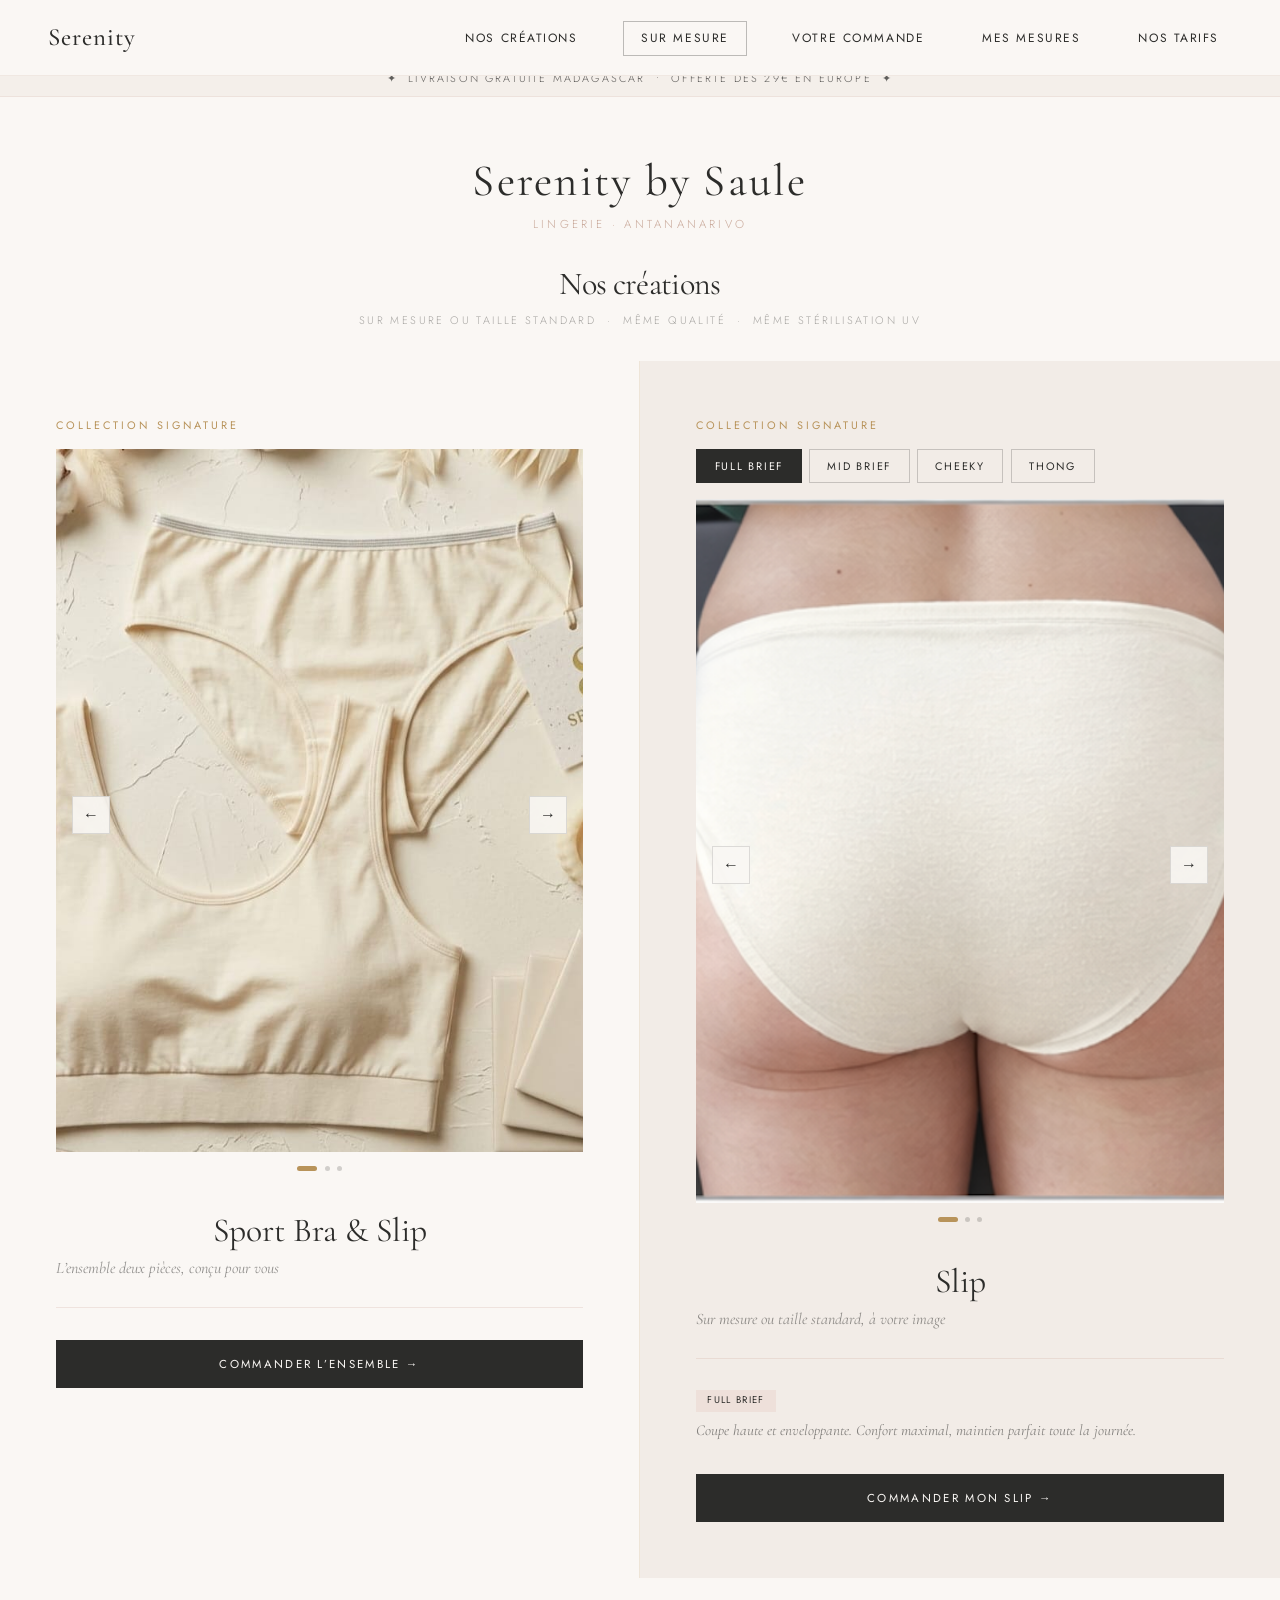
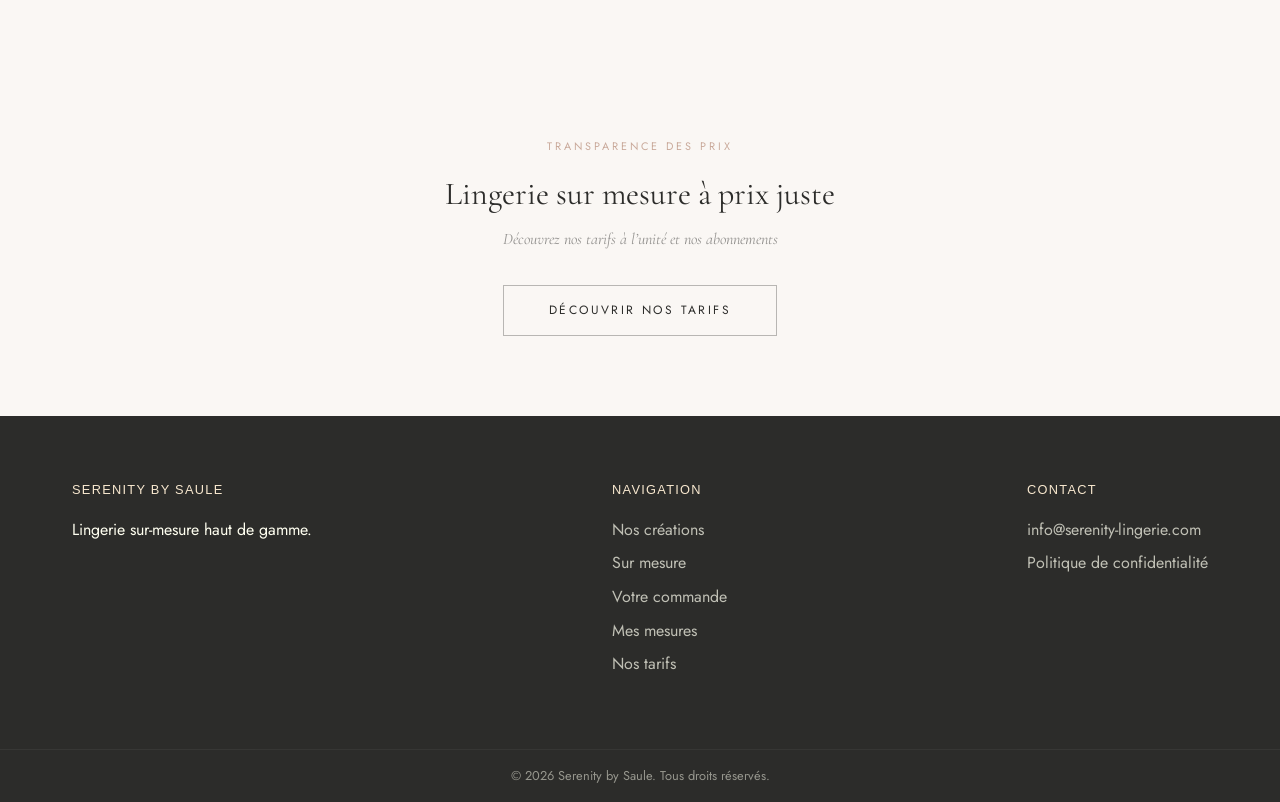
==== commit 158d6635: "Add files via upload" ====
--- a/index.html
+++ b/index.html
@@ -1168,7 +1168,7 @@
         <ul class="nav-links">
             <li><a href="#produits">Nos cr&eacute;ations</a></li>
             <li><a href="order.html" class="nav-cta-secondary">Sur mesure</a></li>
-            <li><a href="shop.html">Taille standard</a></li>
+            <li><a href="shop.html">Votre commande</a></li>
             <li><a href="measurement.html">Mes mesures</a></li>
             <li><a href="pricing.html">Nos tarifs</a></li>
         </ul>
@@ -1177,7 +1177,7 @@
 
     <!-- Banniere livraison -->
     <div class="delivery-banner">
-        &#10022;&nbsp; Livraison offerte &agrave; Madagascar &amp; en Europe &nbsp;&#10022;
+        &#10022;&nbsp; Livraison gratuite Madagascar &nbsp;&bull;&nbsp; Offerte d&egrave;s 29&euro; en Europe &nbsp;&#10022;
     </div>
 
     <!-- En-tête expérience -->
@@ -1219,7 +1219,7 @@
             <h2 class="exp-col-title">Sport Bra &amp; Slip</h2>
             <p class="exp-col-sub">L&rsquo;ensemble deux pi&egrave;ces, con&ccedil;u pour vous</p>
 
-            <button class="prod-order-btn" id="btn-bra" onclick="toggleOrderSection('bra')">
+            <button class="prod-order-btn" id="btn-bra" onclick="location.href='shop.html'">
                 Commander l&rsquo;ensemble &rarr;
             </button>
 
@@ -1299,7 +1299,7 @@
                 <div class="slip-variant-text-sm" id="slip-variant-text">Coupe haute et enveloppante. Confort maximal, maintien parfait toute la journ&eacute;e.</div>
             </div>
 
-            <button class="prod-order-btn" id="btn-slip" onclick="toggleOrderSection('slip')">
+            <button class="prod-order-btn" id="btn-slip" onclick="location.href='shop.html'">
                 Commander mon slip &rarr;
             </button>
 
@@ -1414,7 +1414,7 @@
                 <!-- Adresse -->
                 <div class="oi-section">
                     <div class="oi-section-title">Adresse de livraison</div>
-                    <div class="oi-field-row full"><div class="oi-field-group"><label class="oi-field-label" for="bi-pays">Pays</label><select id="bi-pays" class="oi-field-select"><option value="Madagascar" selected>Madagascar</option><option value="France">France</option><option value="Belgique">Belgique</option><option value="Suisse">Suisse</option><option value="Autres pays Europe">Autres pays Europe</option></select></div></div>
+                    <div class="oi-field-row full"><div class="oi-field-group"><label class="oi-field-label" for="bi-pays">Pays</label><select id="bi-pays" class="oi-field-select"><optgroup label="Madagascar"><option value="Madagascar" selected>Madagascar — Livraison gratuite</option></optgroup><optgroup label="Europe"><option value="France">France</option><option value="Belgique">Belgique</option><option value="Suisse">Suisse</option><option value="Luxembourg">Luxembourg</option><option value="Allemagne">Allemagne</option><option value="Autres pays Europe">Autres pays Europe</option></optgroup><optgroup label="Autres pays"><option value="Autres">Autres pays (international)</option></optgroup></select></div></div>
                     <div class="oi-field-row">
                         <div class="oi-field-group"><label class="oi-field-label" for="bi-ville">Ville</label><input type="text" id="bi-ville" class="oi-field-input" placeholder="Antananarivo"><span class="oi-field-error" id="err-bi-ville">Champ requis.</span></div>
                         <div class="oi-field-group"><label class="oi-field-label" for="bi-adresse">Adresse</label><input type="text" id="bi-adresse" class="oi-field-input" placeholder="Rue, num&eacute;ro..."><span class="oi-field-error" id="err-bi-adresse">Champ requis.</span></div>
@@ -1487,7 +1487,7 @@
                 <!-- Adresse -->
                 <div class="oi-section">
                     <div class="oi-section-title">Adresse de livraison</div>
-                    <div class="oi-field-row full"><div class="oi-field-group"><label class="oi-field-label" for="bs-pays">Pays</label><select id="bs-pays" class="oi-field-select"><option value="Madagascar" selected>Madagascar</option><option value="France">France</option><option value="Belgique">Belgique</option><option value="Suisse">Suisse</option><option value="Autres pays Europe">Autres pays Europe</option></select></div></div>
+                    <div class="oi-field-row full"><div class="oi-field-group"><label class="oi-field-label" for="bs-pays">Pays</label><select id="bs-pays" class="oi-field-select"><optgroup label="Madagascar"><option value="Madagascar" selected>Madagascar — Livraison gratuite</option></optgroup><optgroup label="Europe"><option value="France">France</option><option value="Belgique">Belgique</option><option value="Suisse">Suisse</option><option value="Luxembourg">Luxembourg</option><option value="Allemagne">Allemagne</option><option value="Autres pays Europe">Autres pays Europe</option></optgroup><optgroup label="Autres pays"><option value="Autres">Autres pays (international)</option></optgroup></select></div></div>
                     <div class="oi-field-row">
                         <div class="oi-field-group"><label class="oi-field-label" for="bs-ville">Ville</label><input type="text" id="bs-ville" class="oi-field-input" placeholder="Antananarivo"><span class="oi-field-error" id="err-bs-ville">Champ requis.</span></div>
                         <div class="oi-field-group"><label class="oi-field-label" for="bs-adresse">Adresse</label><input type="text" id="bs-adresse" class="oi-field-input" placeholder="Rue, num&eacute;ro..."><span class="oi-field-error" id="err-bs-adresse">Champ requis.</span></div>
@@ -1587,7 +1587,7 @@
                 </div>
                 <div class="oi-section">
                     <div class="oi-section-title">Adresse de livraison</div>
-                    <div class="oi-field-row full"><div class="oi-field-group"><label class="oi-field-label" for="si-pays">Pays</label><select id="si-pays" class="oi-field-select"><option value="Madagascar" selected>Madagascar</option><option value="France">France</option><option value="Belgique">Belgique</option><option value="Suisse">Suisse</option><option value="Autres pays Europe">Autres pays Europe</option></select></div></div>
+                    <div class="oi-field-row full"><div class="oi-field-group"><label class="oi-field-label" for="si-pays">Pays</label><select id="si-pays" class="oi-field-select"><optgroup label="Madagascar"><option value="Madagascar" selected>Madagascar — Livraison gratuite</option></optgroup><optgroup label="Europe"><option value="France">France</option><option value="Belgique">Belgique</option><option value="Suisse">Suisse</option><option value="Luxembourg">Luxembourg</option><option value="Allemagne">Allemagne</option><option value="Autres pays Europe">Autres pays Europe</option></optgroup><optgroup label="Autres pays"><option value="Autres">Autres pays (international)</option></optgroup></select></div></div>
                     <div class="oi-field-row">
                         <div class="oi-field-group"><label class="oi-field-label" for="si-ville">Ville</label><input type="text" id="si-ville" class="oi-field-input" placeholder="Antananarivo"><span class="oi-field-error" id="err-si-ville">Champ requis.</span></div>
                         <div class="oi-field-group"><label class="oi-field-label" for="si-adresse">Adresse</label><input type="text" id="si-adresse" class="oi-field-input" placeholder="Rue, num&eacute;ro..."><span class="oi-field-error" id="err-si-adresse">Champ requis.</span></div>
@@ -1645,7 +1645,7 @@
                 </div>
                 <div class="oi-section">
                     <div class="oi-section-title">Adresse de livraison</div>
-                    <div class="oi-field-row full"><div class="oi-field-group"><label class="oi-field-label" for="ss-pays">Pays</label><select id="ss-pays" class="oi-field-select"><option value="Madagascar" selected>Madagascar</option><option value="France">France</option><option value="Belgique">Belgique</option><option value="Suisse">Suisse</option><option value="Autres pays Europe">Autres pays Europe</option></select></div></div>
+                    <div class="oi-field-row full"><div class="oi-field-group"><label class="oi-field-label" for="ss-pays">Pays</label><select id="ss-pays" class="oi-field-select"><optgroup label="Madagascar"><option value="Madagascar" selected>Madagascar — Livraison gratuite</option></optgroup><optgroup label="Europe"><option value="France">France</option><option value="Belgique">Belgique</option><option value="Suisse">Suisse</option><option value="Luxembourg">Luxembourg</option><option value="Allemagne">Allemagne</option><option value="Autres pays Europe">Autres pays Europe</option></optgroup><optgroup label="Autres pays"><option value="Autres">Autres pays (international)</option></optgroup></select></div></div>
                     <div class="oi-field-row">
                         <div class="oi-field-group"><label class="oi-field-label" for="ss-ville">Ville</label><input type="text" id="ss-ville" class="oi-field-input" placeholder="Antananarivo"><span class="oi-field-error" id="err-ss-ville">Champ requis.</span></div>
                         <div class="oi-field-group"><label class="oi-field-label" for="ss-adresse">Adresse</label><input type="text" id="ss-adresse" class="oi-field-input" placeholder="Rue, num&eacute;ro..."><span class="oi-field-error" id="err-ss-adresse">Champ requis.</span></div>
@@ -1683,7 +1683,7 @@
                 <h4>Navigation</h4>
                 <a href="#produits">Nos cr&eacute;ations</a>
                 <a href="order.html">Sur mesure</a>
-                <a href="shop.html">Taille standard</a>
+                <a href="shop.html">Votre commande</a>
                 <a href="measurement.html">Mes mesures</a>
                 <a href="pricing.html">Nos tarifs</a>
             </div>
@@ -1897,20 +1897,9 @@
             if (confEl.querySelector('.pmt-block')) return;
             var isMada = (pays === 'Madagascar');
             var h = '<div class="pmt-block"><div class="pmt-title">Comment r&eacute;gler&nbsp;?</div>';
-            if (isMada) {
-                h += '<p class="pmt-desc">Envoyez votre paiement par mobile money au destinataire ci-dessous&nbsp;:</p>';
-                h += '<div class="pmt-operator"><span class="pmt-op-tag" style="background:#E30613">Airtel Money</span><span class="pmt-op-num">+261 32 12 345 67 &mdash; Rakoto Marie</span></div>';
-                h += '<div class="pmt-operator"><span class="pmt-op-tag" style="background:#0066B3">MVola</span><span class="pmt-op-num">+261 32 12 345 67 &mdash; Rakoto Marie</span></div>';
-                h += '<div class="pmt-operator"><span class="pmt-op-tag" style="background:#FF6600">Orange Money</span><span class="pmt-op-num">+261 32 12 345 67 &mdash; Rakoto Marie</span></div>';
-                h += '<p class="pmt-note">Envoyez ensuite la capture de votre paiement via WhatsApp.</p>';
-            } else {
-                h += '<p class="pmt-desc">Depuis l\'Europe, utilisez l\'un de ces services pour envoyer votre r&egrave;glement&nbsp;:</p>';
-                h += '<div class="pmt-eu-btns">';
-                h += '<a href="https://www.sendwave.com/en" target="_blank" rel="noopener" class="pmt-eu-btn">SendWave</a>';
-                h += '<a href="https://www.taptapsend.com/fr" target="_blank" rel="noopener" class="pmt-eu-btn">TapTap Send</a>';
-                h += '</div>';
-            }
-            h += '</div><a href="https://serenity-management.netlify.app/" target="_blank" rel="noopener" class="pmt-track-btn">Suivre ma commande &rarr;</a>';
+            h += '<p class="pmt-desc">Envoyez votre paiement par MVola au destinataire ci-dessous&nbsp;:</p>';
+            h += '<div class="pmt-operator"><span class="pmt-op-tag" style="background:#0066B3">MVola</span><span class="pmt-op-num">+261 34 09 831 74 &mdash; Harilala Mamy Tiana Razanalivaoarijaona</span></div>';
+                        h += '</div><a href="https://serenity-management.netlify.app/" target="_blank" rel="noopener" class="pmt-track-btn">Suivre ma commande &rarr;</a>';
             confEl.insertAdjacentHTML('beforeend', h);
         }
 
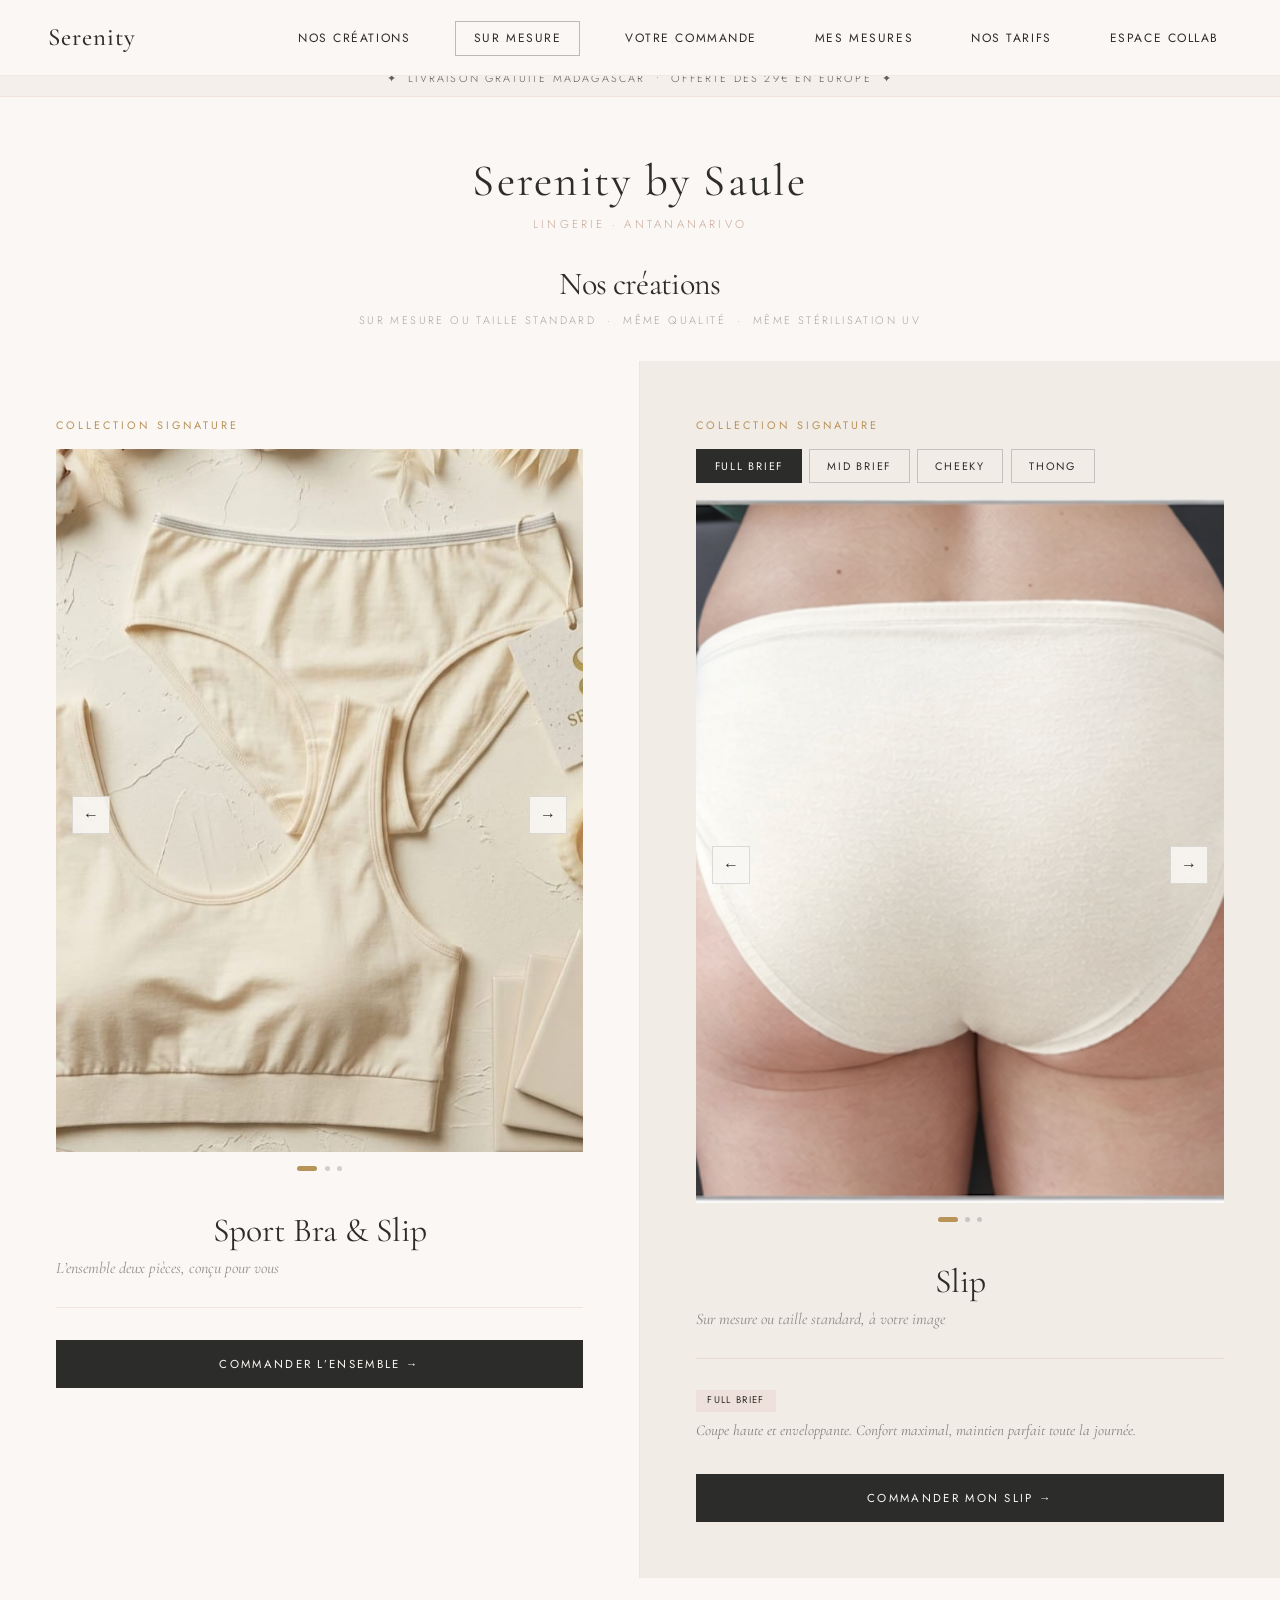
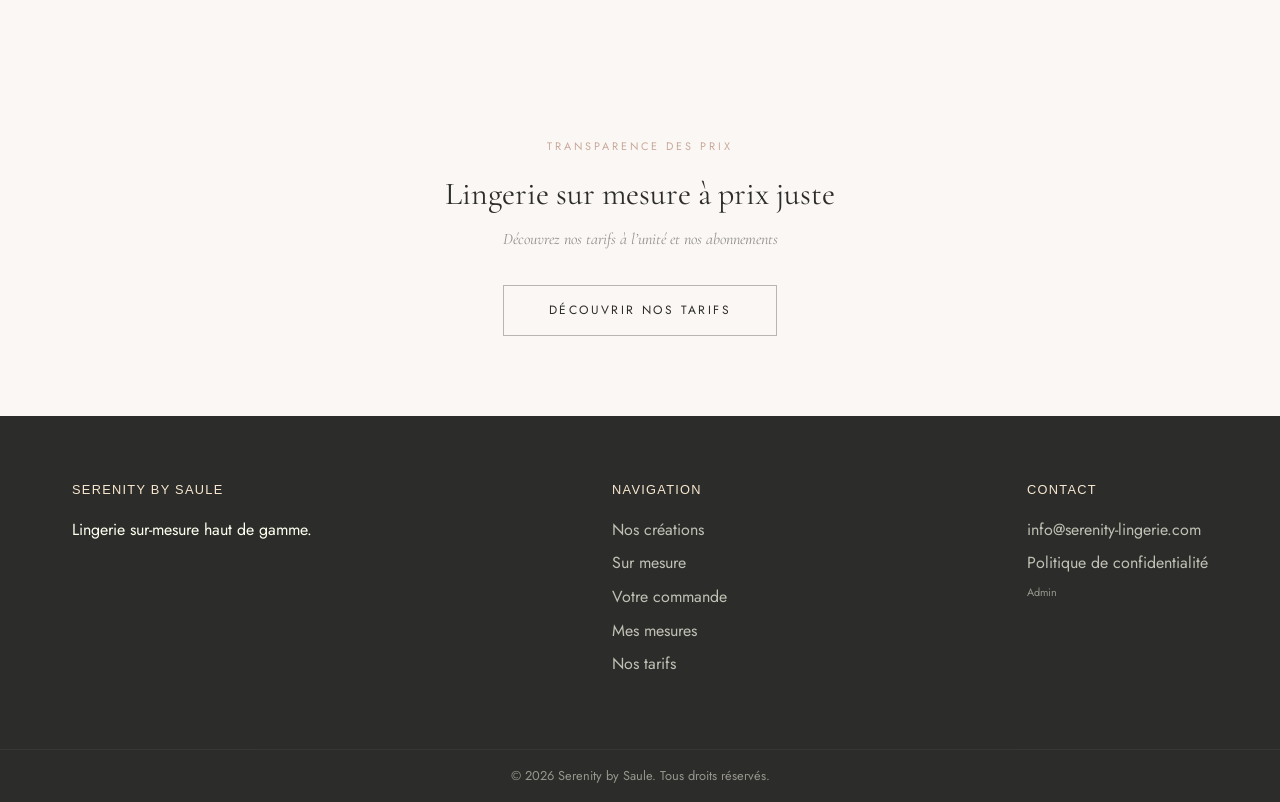
==== commit 35abeb7a: "Add files via upload" ====
--- a/index.html
+++ b/index.html
@@ -1171,6 +1171,7 @@
             <li><a href="shop.html">Votre commande</a></li>
             <li><a href="measurement.html">Mes mesures</a></li>
             <li><a href="pricing.html">Nos tarifs</a></li>
+            <li><a href="collab-login.html">Espace Collab</a></li>
         </ul>
         <div class="mobile-menu-toggle">&#9776;</div>
     </nav>
@@ -1691,6 +1692,7 @@
                 <h4>Contact</h4>
                 <a href="mailto:info@serenity-lingerie.com">info@serenity-lingerie.com</a>
                 <a href="privacy.html">Politique de confidentialit&eacute;</a>
+                <a href="admin-login.html" style="font-size:0.68rem;opacity:0.5;">Admin</a>
             </div>
         </div>
         <div class="footer-bottom">&copy; 2026 Serenity by Saule. Tous droits r&eacute;serv&eacute;s.</div>
